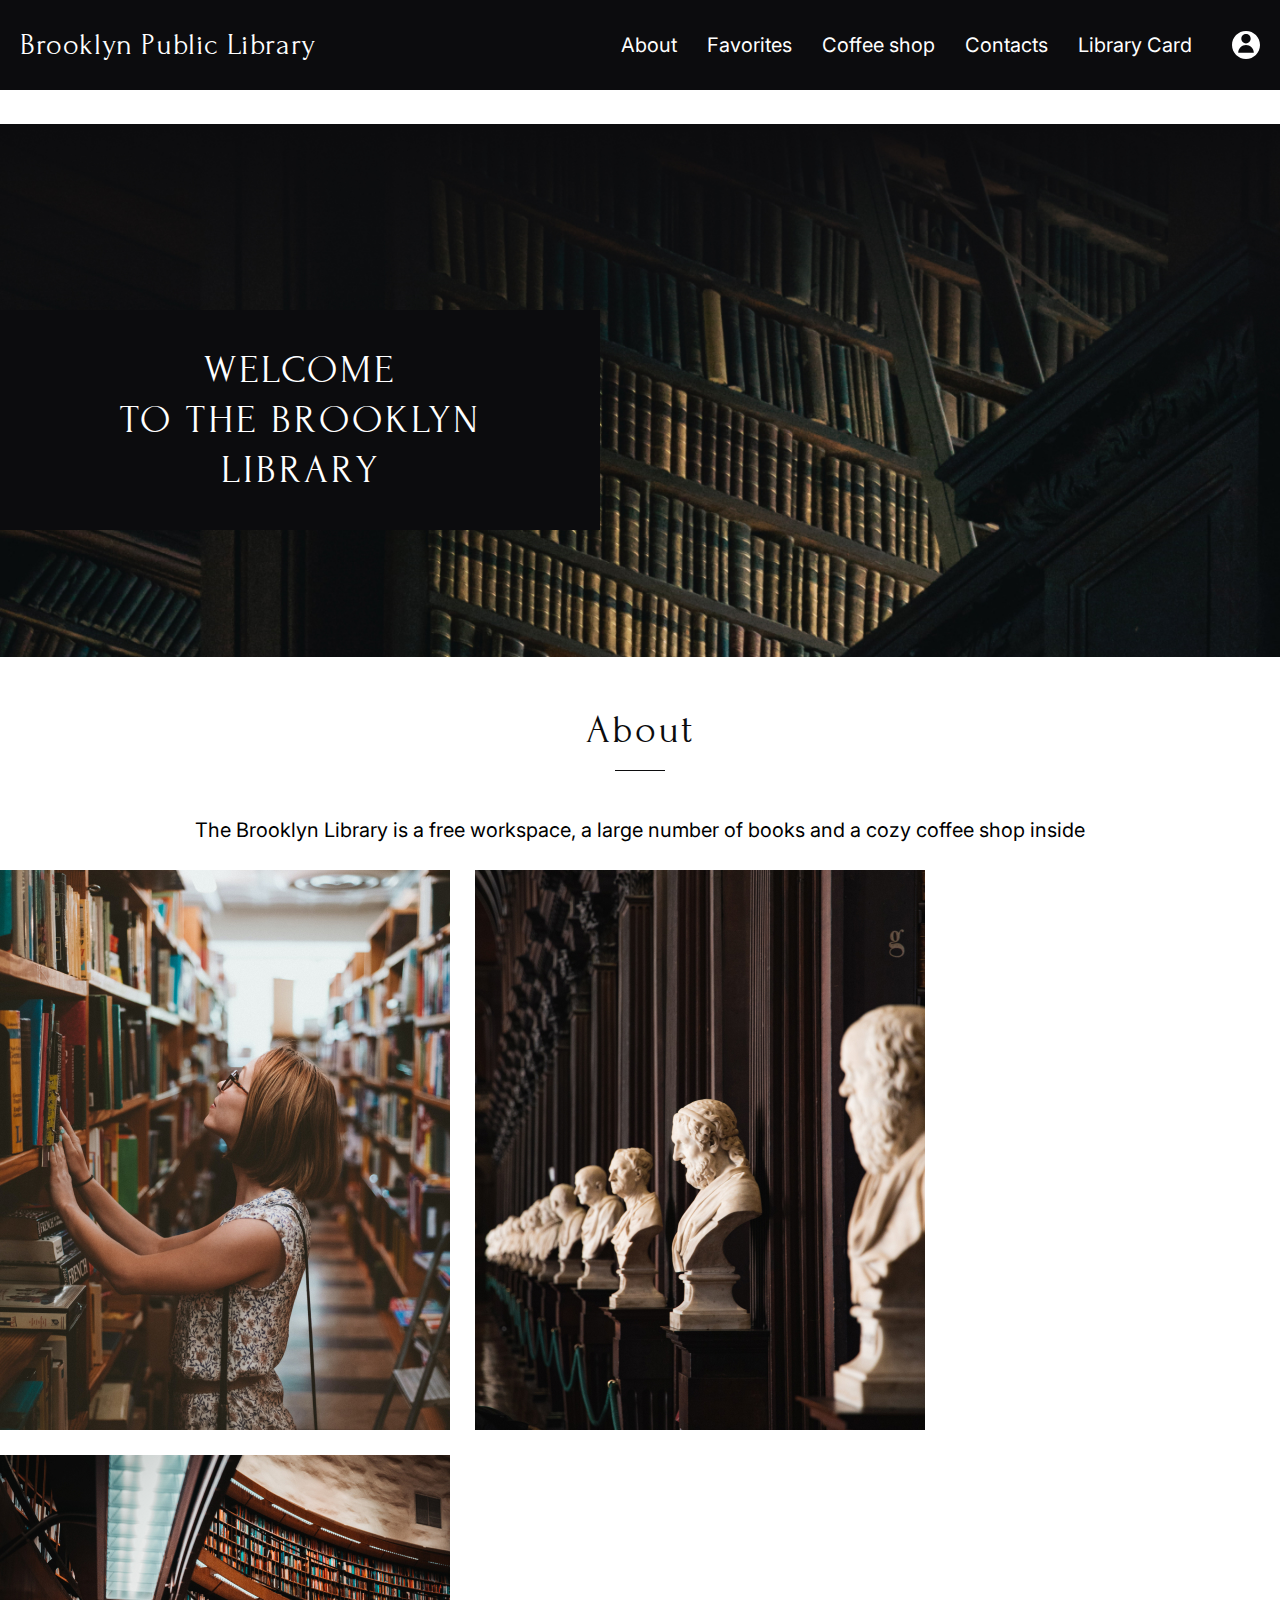
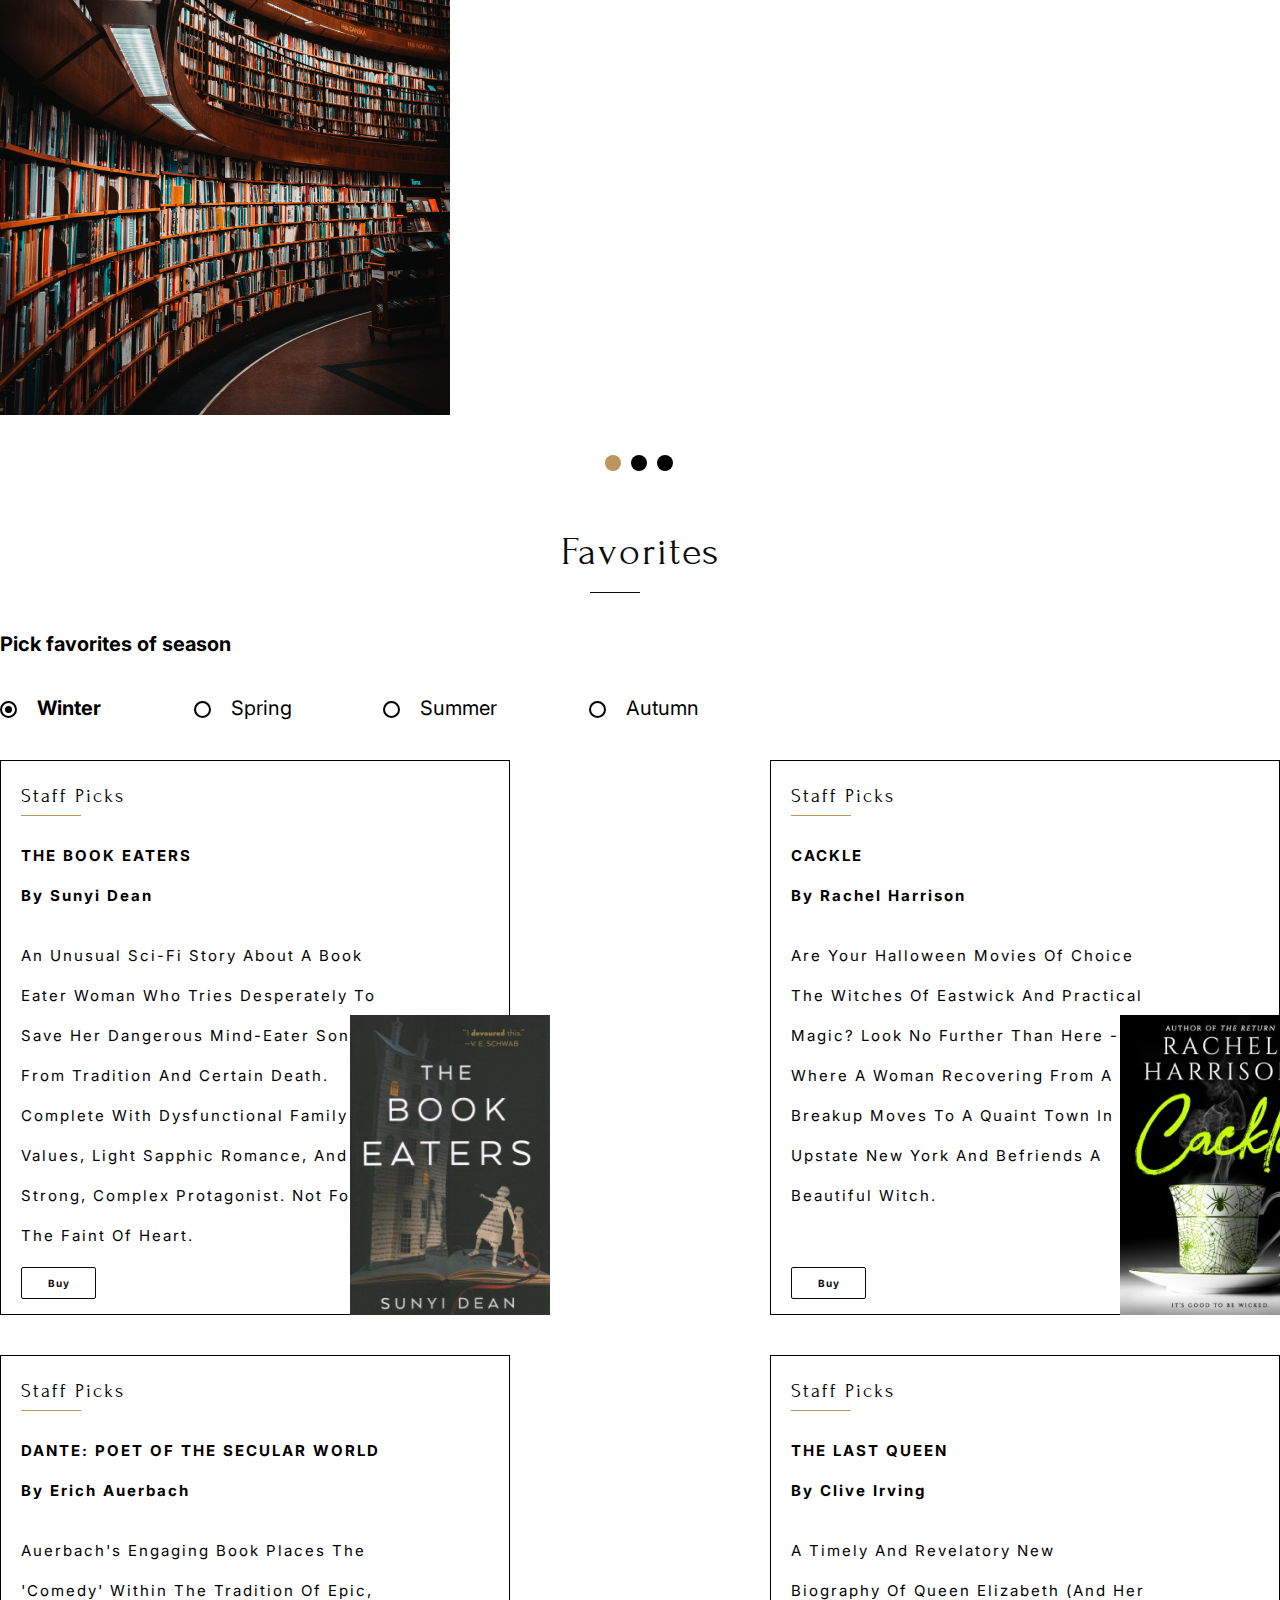
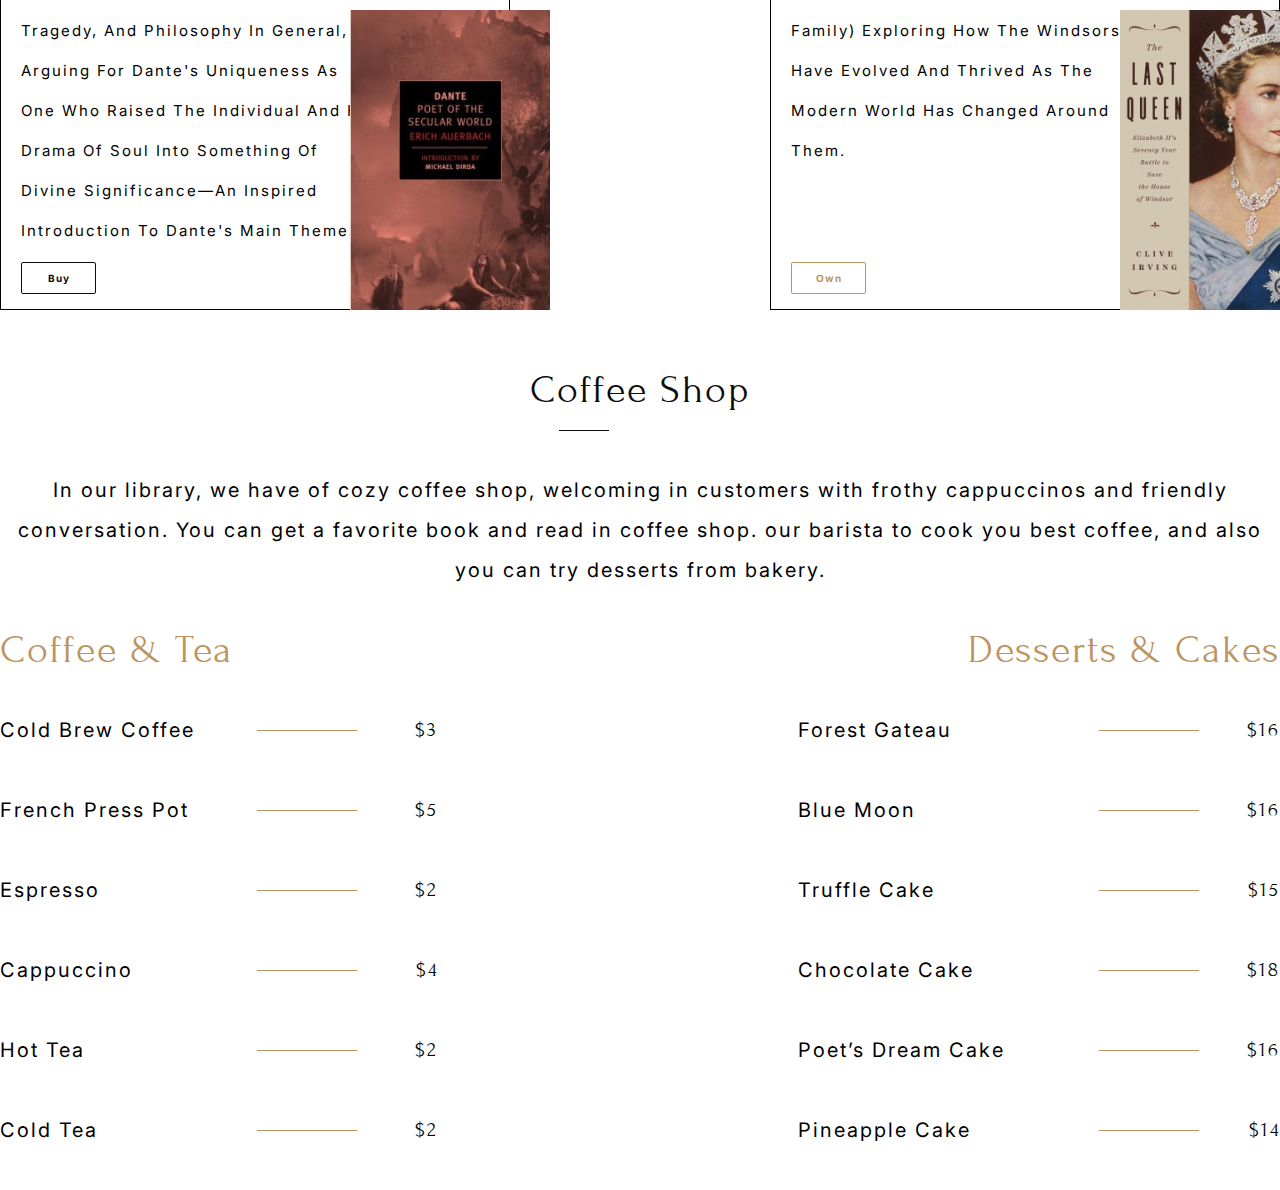
==== library/index.html @ f2355db3 "feat: add section four coffee" ====
<!DOCTYPE html>
<html lang="en">

<head>
  <meta charset="UTF-8">
  <meta name="viewport" content="width=device-width, initial-scale=1.0">
  <link rel="stylesheet" href="./styles/styles.css">
  <title>Brooklyn Public Library</title>
</head>

<body>
  <header class="header">
    <div class="wrapper header__wrapper">
      <h1 class="header__title">Brooklyn Public Library</h1>
      <nav class="header__nav">
        <ul class="header__list">
          <li class="header__item">
            <a href="#" class="header__link">About</a>
          </li>
          <li class="header__item">
            <a href="#" class="header__link">Favorites</a>
          </li>
          <li class="header__item">
            <a href="#" class="header__link">Coffee shop</a>
          </li>
          <li class="header__item">
            <a href="#" class="header__link">Contacts</a>
          </li>
          <li class="header__item">
            <a href="#" class="header__link">Library Card</a>
          </li>
        </ul>
      </nav>
      <div class="header__profile">
        <svg width="28" height="28">
          <use xlink:href="./assets/icons/icon_profile.svg#profile">
          </use>
        </svg>
      </div>
    </div>
  </header>

  <main class="main">
    <section class="welcome">
      <div class="title-wrapper">
        <h2 class="welcome__title">Welcome<br> to the Brooklyn Library</h2>
      </div>
    </section>

    <section class="about">
      <div class="wrapper about__wrapper">
        <h2 class="section-title about__title">About</h2>
        <p class="section-text">The Brooklyn Library is a free workspace, a large number of books and a cozy coffee shop
          inside</p>
        <ul class="carousel">
          <li class="carousel__img-holder">
            <img class="carousel-img" src="./assets/img/about1.jpg" alt="A girl is looking for a book.">
          </li>
          <li class="carousel__img-holder">
            <img class="carousel-img" src="./assets/img/about2.jpg" alt="A girl is looking for a book.">
          </li>
          <li class="carousel__img-holder">
            <img class="carousel-img" src="./assets/img/about3.jpg" alt="A girl is looking for a book.">
          </li>
        </ul>
        <ul class="pagination">
          <li class="pagination__item ">
            <div class="pagination__dot pagination__dot--active"></div>
          </li>
          <li class="pagination__item">
            <div class="pagination__dot"></div>
          </li>
          <li class="pagination__item">
            <div class="pagination__dot"></div>
          </li>
        </ul>
      </div>
    </section>

    <section class="favorites">
      <div class="wrapper favorites__wrapper">
        <h2 class="section-title about__title">Favorites</h2>
        <p class="section-text favorites__text">Pick favorites of season</p>
        <ul class="input-list">
          <li class="input-item input-item--winter">
            <label class="control">
              <input class="visually-hidden control-input" type="radio" name="books-group" value="winter" checked>
              <span class="control-mark"></span>
              <span class="control-label control-label--current">Winter</span>
            </label>
          </li>
          <li class="input-item input-item--spring">
            <label class="control">
              <input class="visually-hidden control-input" type="radio" name="books-group" value="spring">
              <span class="control-mark"></span>
              <span class="control-label">Spring</span>
            </label>
          </li>
          <li class="input-item input-item--summer">
            <label class="control">
              <input class="visually-hidden control-input" type="radio" name="books-group" value="summer">
              <span class="control-mark"></span>
              <span class="control-label">Summer</span>
            </label>
          </li>
          <li class="input-item input-item--autumn">
            <label class="control">
              <input class="visually-hidden control-input" type="radio" name="books-group" value="autumn">
              <span class="control-mark"></span>
              <span class="control-label">Autumn</span>
            </label>
          </li>
        </ul>

        <ul class="favorites-list favorites-list--winter">
          <li class="favorites-item">
            <span class="favorites-item__staff">Staff Picks</span>
            <h3 class="favorites-item__title"><span class="favorites-item__author">The Book Eaters</span><br>By Sunyi
              Dean</h3>
            <p class="favorites-item__description">An unusual sci-fi story about a book eater woman who tries
              desperately to save her dangerous mind-eater son from tradition and certain death. Complete with
              dysfunctional family values, light Sapphic romance, and a strong, complex protagonist. Not for the faint
              of heart.</p>
            <button class="favorites-item__btn" type="button">Buy</button>
            <div class="favorites-item__book-holder">
              <img src="./assets/img/favourites1.jpg" alt="The book Eaters." class="favorites-item__book-img">
            </div>
          </li>
          <li class="favorites-item">
            <span class="favorites-item__staff">Staff Picks</span>
            <h3 class="favorites-item__title"><span class="favorites-item__author">Cackle</span><br>By Rachel Harrison
            </h3>
            <p class="favorites-item__description">Are your Halloween movies of choice The Witches of Eastwick and
              Practical Magic? Look no further than here - where a
              woman recovering from a breakup moves to a quaint town in upstate New York and befriends a beautiful
              witch.</p>
            <button class="favorites-item__btn" type="button">Buy</button>
            <div class="favorites-item__book-holder">
              <img src="./assets/img/favourites2.jpg" alt="Cackle book picture." class="favorites-item__book-img">
            </div>
          </li>
          <li class="favorites-item">
            <span class="favorites-item__staff">Staff Picks</span>
            <h3 class="favorites-item__title"><span class="favorites-item__author">Dante: Poet of the Secular
                World</span><br>By Erich Auerbach</h3>
            <p class="favorites-item__description">Auerbach's engaging book places the 'Comedy' within the tradition of
              epic, tragedy, and philosophy in general, arguing for Dante's uniqueness as one who raised the individual
              and his drama of soul into something of divine significance—an inspired introduction to Dante's main
              themes.</p>
            <button class="favorites-item__btn" type="button">Buy</button>
            <div class="favorites-item__book-holder">
              <img src="./assets/img/favourites3.jpg" alt="Dante book picture." class="favorites-item__book-img">
            </div>
          </li>
          <li class="favorites-item">
            <span class="favorites-item__staff">Staff Picks</span>
            <h3 class="favorites-item__title"><span class="favorites-item__author">The Last Queen</span><br>By Clive
              Irving</h3>
            <p class="favorites-item__description">A timely and revelatory new biography of Queen Elizabeth (and her
              family) exploring how the Windsors have evolved and thrived as the modern world has changed around them.
            </p>
            <button class="favorites-item__btn favorites-item__btn--disabled" type="button" disabled>Own</button>
            <div class="favorites-item__book-holder">
              <img src="./assets/img/favourites4.jpg" alt="The last queen book picture."
                class="favorites-item__book-img">
            </div>
          </li>
        </ul>

        <ul class="favorites-list favorites-list--spring">
          <li class="favorites-item">
            <span class="favorites-item__staff">Staff Picks</span>
            <h3 class="favorites-item__title"><span class="favorites-item__author">The Body</span><br>By Stephen King
            </h3>
            <p class="favorites-item__description">Powerful novel that takes you back to a nostalgic time, exploring
              both the beauty and danger and loss of innocence that
              is youth.</p>
            <button class="favorites-item__btn" type="button">Buy</button>
            <div class="favorites-item__book-holder">
              <img src="./assets/img/favourites5.jpg" alt="The body book picture." class="favorites-item__book-img">
            </div>
          </li>
          <li class="favorites-item">
            <span class="favorites-item__staff">Staff Picks</span>
            <h3 class="favorites-item__title"><span class="favorites-item__author">Carry: A Memoir of Survival on Stolen
                Land</span><br>By Toni Jenson</h3>
            <p class="favorites-item__description">This memoir about the author's relationship with gun violence feels
              both expansive and intimate, resulting in a lyrical indictment of the way things are.</p>
            <button class="favorites-item__btn" type="button">Buy</button>
            <div class="favorites-item__book-holder">
              <img src="./assets/img/favourites6.jpg" alt="Carry book picture." class="favorites-item__book-img">
            </div>
          </li>
          <li class="favorites-item">
            <span class="favorites-item__staff">Staff Picks</span>
            <h3 class="favorites-item__title"><span class="favorites-item__author">Days of Distraction</span><br>By
              Alexandra Chang</h3>
            <p class="favorites-item__description">A sardonic view of Silicon Valley culture, a meditation on race, and
              a journal of displacement and belonging, all in one form-defying package of spare prose.</p>
            <button class="favorites-item__btn" type="button">Buy</button>
            <div class="favorites-item__book-holder">
              <img src="./assets/img/favourites7.jpg" alt="Days of distraction book picture."
                class="favorites-item__book-img">
            </div>
          </li>
          <li class="favorites-item">
            <span class="favorites-item__staff">Staff Picks</span>
            <h3 class="favorites-item__title"><span class="favorites-item__author">Dominicana</span><br>By Angie Cruz
            </h3>
            <p class="favorites-item__description">A timely and revelatory new biography of Queen Elizabeth (and her
              family)
              exploring how the Windsors have evolved and thrived as the modern world has changed around them.</p>
            <button class="favorites-item__btn favorites-item__btn--disabled" type="button" disabled>Own</button>
            <div class="favorites-item__book-holder">
              <img src="./assets/img/favourites8.jpg" alt="Dominicana book picture." class="favorites-item__book-img">
            </div>
          </li>
        </ul>

        <ul class="favorites-list favorites-list--summer">
          <li class="favorites-item">
            <span class="favorites-item__staff">Staff Picks</span>
            <h3 class="favorites-item__title"><span class="favorites-item__author">Crude: A Memoir</span><br>By Pablo
              Fajardo & ​​Sophie Tardy-Joubert</h3>
            <p class="favorites-item__description">Drawing and color by Damien Roudeau | This book illustrates the
              struggles of a group of indigenous Ecuadoreans as they try to sue the ChevronTexaco company for damage
              their oil fields did to the Amazon and her people</p>
            <button class="favorites-item__btn" type="button">Buy</button>
            <div class="favorites-item__book-holder">
              <img src="./assets/img/favourites9.jpg" alt="Crude book picture." class="favorites-item__book-img">
            </div>
          </li>
          <li class="favorites-item">
            <span class="favorites-item__staff">Staff Picks</span>
            <h3 class="favorites-item__title"><span class="favorites-item__author">Let My People Go Surfing</span><br>By
              Yvon Chouinard</h3>
            <p class="favorites-item__description">Chouinard—climber, businessman, environmentalist—shares tales of
              courage and persistence from his experience of founding and leading Patagonia, Inc. Full title: Let My
              People Go Surfing: The Education of a Reluctant Businessman, Including 10 More Years of Business Unusual.
            </p>
            <button class="favorites-item__btn" type="button">Buy</button>
            <div class="favorites-item__book-holder">
              <img src="./assets/img/favourites10.jpg" alt="Let my people go surf book picture."
                class="favorites-item__book-img">
            </div>
          </li>
          <li class="favorites-item">
            <span class="favorites-item__staff">Staff Picks</span>
            <h3 class="favorites-item__title"><span class="favorites-item__author">The Octopus Museum:
                Poems</span><br>By Brenda Shaughnessy</h3>
            <p class="favorites-item__description">This collection of bold and scathingly beautiful feminist poems
              imagines what comes after our current age of environmental destruction, racism, sexism, and divisive
              politics.</p>
            <button class="favorites-item__btn" type="button">Buy</button>
            <div class="favorites-item__book-holder">
              <img src="./assets/img/favourites11.jpg" alt="The octopus museum book picture."
                class="favorites-item__book-img">
            </div>
          </li>
          <li class="favorites-item">
            <span class="favorites-item__staff">Staff Picks</span>
            <h3 class="favorites-item__title"><span class="favorites-item__author">Shark Dialogues: A Novel</span><br>By
              Kiana Davenport</h3>
            <p class="favorites-item__description">An epic saga of seven generations of one family encompasses the
              tumultuous history of Hawaii as a Hawaiian woman gathers her four granddaughters together in an erotic
              tale of villains and dreamers, queens and revolutionaries, lepers and healers.</p>
            <button class="favorites-item__btn favorites-item__btn--disabled" type="button" disabled>Own</button>
            <div class="favorites-item__book-holder">
              <img src="./assets/img/favourites12.jpg" alt="Shark dialogues book picture"
                class="favorites-item__book-img">
            </div>
          </li>
        </ul>

        <ul class="favorites-list favorites-list--autumn">
          <li class="favorites-item">
            <span class="favorites-item__staff">Staff Picks</span>
            <h3 class="favorites-item__title"><span class="favorites-item__author">Casual Conversation</span><br>By
              Renia White</h3>
            <p class="favorites-item__description">White's impressive debut collection takes readers through and beyond
              the concepts of conversation and the casual - both what we say to each other and what we don't, examining
              the possibilities around how we construct and communicate identity.</p>
            <button class="favorites-item__btn" type="button">Buy</button>
            <div class="favorites-item__book-holder">
              <img src="./assets/img/favourites13.jpg" alt="Casual conversation book picture."
                class="favorites-item__book-img">
            </div>
          </li>
          <li class="favorites-item">
            <span class="favorites-item__staff">Staff Picks</span>
            <h3 class="favorites-item__title"><span class="favorites-item__author">The Great Fire</span><br>By Lou
              Ureneck</h3>
            <p class="favorites-item__description">The harrowing story of an ordinary American and a principled Naval
              officer who, horrified by the burning of Smyrna, led an extraordinary rescue effort that saved a quarter
              of a million refugees from the Armenian Genocide</p>
            <button class="favorites-item__btn" type="button">Buy</button>
            <div class="favorites-item__book-holder">
              <img src="./assets/img/favourites14.jpg" alt="The great fire book picture."
                class="favorites-item__book-img">
            </div>
          </li>
          <li class="favorites-item">
            <span class="favorites-item__staff">Staff Picks</span>
            <h3 class="favorites-item__title"><span class="favorites-item__author">Rickey: The Life and
                Legend</span><br>By Howard Bryant</h3>
            <p class="favorites-item__description">With the fall rolling around, one can't help but think of baseball's
              postseason coming up! And what better way to prepare for it than reading the biography of one of the
              game's all-time greatest performers, the Man of Steal, Rickey Henderson?</p>
            <button class="favorites-item__btn" type="button">Buy</button>
            <div class="favorites-item__book-holder">
              <img src="./assets/img/favourites15.jpg" alt="Rickey book picture." class="favorites-item__book-img">
            </div>
          </li>
          <li class="favorites-item">
            <span class="favorites-item__staff">Staff Picks</span>
            <h3 class="favorites-item__title"><span class="favorites-item__author">Slug: And Other Stories</span><br>By
              Megan Milks</h3>
            <p class="favorites-item__description">Exes Tegan and Sara find themselves chained together by hairballs of
              codependency. A father and child experience the shared trauma of giving birth to gods from their wounds.
            </p>
            <button class="favorites-item__btn favorites-item__btn--disabled" type="button" disabled>Own</button>
            <div class="favorites-item__book-holder">
              <img src="./assets/img/favourites16.jpg" alt="Slug book picture." class="favorites-item__book-img">
            </div>
          </li>
        </ul>
      </div>
    </section>

    <section class="coffee">
      <div class="wrapper coffee__wrapper">
        <h2 class="section-title coffee__title">Coffee shop</h2>
        <p class="section-text coffee__text">In our library, we have of cozy coffee shop, welcoming in customers with
          frothy cappuccinos and friendly conversation. You can get a favorite book and read in coffee shop. our barista
          to cook you best coffee, and also you can try desserts from bakery.</p>
        <div class="coffee__container">
          <ul class="coffee__prices-left">
            <h3 class="coffee__prices-title">Coffee & Tea</h3>
            <li class="coffee__prices-item">
              <span class="coffee__prices-name">Cold Brew Coffee</span>
              <span class="coffee__prices-price">$3</span>
            </li>
            <li class="coffee__prices-item">
              <span class="coffee__prices-name">French Press Pot</span>
              <span class="coffee__prices-price">$5</span>
            </li>
            <li class="coffee__prices-item">
              <span class="coffee__prices-name">Espresso</span>
              <span class="coffee__prices-price">$2</span>
            </li>
            <li class="coffee__prices-item">
              <span class="coffee__prices-name">Cappuccino</span>
              <span class="coffee__prices-price">$4</span>
            </li>
            <li class="coffee__prices-item">
              <span class="coffee__prices-name">Hot tea</span>
              <span class="coffee__prices-price">$2</span>
            </li>
            <li class="coffee__prices-item">
              <span class="coffee__prices-name">Cold tea</span>
              <span class="coffee__prices-price">$2</span>
            </li>
          </ul>

          <ul class="coffee__prices-right">
            <h3 class="coffee__prices-title">Desserts & Cakes</h3>
            <li class="coffee__prices-item">
              <span class="coffee__prices-name">Forest Gateau</span>
              <span class="coffee__prices-price">$16</span>
            </li>
            <li class="coffee__prices-item">
              <span class="coffee__prices-name">Blue Moon</span>
              <span class="coffee__prices-price">$16</span>
            </li>
            <li class="coffee__prices-item">
              <span class="coffee__prices-name">Truffle Cake</span>
              <span class="coffee__prices-price">$15</span>
            </li>
            <li class="coffee__prices-item">
              <span class="coffee__prices-name">Chocolate Cake</span>
              <span class="coffee__prices-price">$18</span>
            </li>
            <li class="coffee__prices-item">
              <span class="coffee__prices-name">Poet’s Dream Cake</span>
              <span class="coffee__prices-price">$16</span>
            </li>
            <li class="coffee__prices-item">
              <span class="coffee__prices-name">Pineapple Cake</span>
              <span class="coffee__prices-price">$14</span>
            </li>
          </ul>
        </div>
      </div>
    </section>

  </main>
  <script src="./scripts/index.js">

  </script>
</body>

</html>
---- library/styles/styles.css ----
@import url("./reset.css");

@import url(https://fonts.googleapis.com/css2?family=Forum&display=swap);

@import url(https://fonts.googleapis.com/css2?family=Inter:wght@100;200;300;400;500;600;800;900&display=swap);


* {
  box-sizing: border-box;
}



body {
  width: 100%;
  max-width: 1440px;
  margin: 0 auto;
  font-family: "Forum", serif;
}

.header {
  background-color: #0C0C0E;
  color: #FFFFFF;
  padding: 20px;
}

.wrapper {
  width: 100%;
  max-width: 1400px;
  margin: 0 auto;
  display: flex;
  flex-direction: column;
  align-items: center;
  padding: 20px 0 40px;
}

.header__wrapper {
  justify-content: space-between;
  padding: 0;
  flex-direction: row;
}

.header__title {
  color: #FFF;
  font-family: "Forum", serif;
  font-size: 30px;
  font-style: normal;
  font-weight: 400;
  line-height: 50px;
  letter-spacing: 0.6px;
}
.header__nav {
  margin-left: auto;
}
.header__list {
  font-family: "Inter", sans-serif;
  font-size: 20px;
  font-style: normal;
  font-weight: 400;
  line-height: 50px;
  display: flex;
  gap: 30px;
}
.header__item {
}
.header__link {
  display: block;
}
.header__profile {
  display: flex;
  justify-content: center;
  align-items: center;
  margin-left: 40px;
}

.main {
  display: flex;
  flex-direction: column;
}
.welcome {
  width: 100%;
  height: 600px;
  background-image: url("../assets/img/welcome.jpg");
  background-position: center;
  background-repeat: no-repeat;
  background-size: contain;
}
.title-wrapper {
  margin-top: 220px;
  width: 100%;
  max-width: 600px;
  height: 220px;
  background-color: #0C0C0E;
  padding: 35px 40px;

}

.welcome__title {
  color: #FFF;
  text-align: center;
  font-size: 40px;
  font-style: normal;
  font-weight: 400;
  line-height: 50px;
  letter-spacing: 3px;
  text-transform: uppercase;
}

.about {
}
.wrapper {
}
.about__wrapper {

}

.section-title {
  position: relative;
  padding-bottom: 20px;
  color: #0C0C0E;
  font-size: 40px;
  font-style: normal;
  font-weight: 400;
  line-height: 40px;
  letter-spacing: 2px;
  text-transform: capitalize;
}

.section-title::after {
  content: "";
  position: absolute;
  width: 50px;
  height: 1px;
  background-color: #0C0C0E;
  bottom: -1px;
  left: 29px;

}

.about__title {
  margin-bottom: 40px;
}

.section-text {
  color: #000;
  text-align: center;
  font-family: "Inter", sans-serif;
  font-size: 20px;
  font-style: normal;
  font-weight: 400;
  line-height: 40px;
  margin-bottom: 20px;
}

.carousel {
  width: 100%;
  display: flex;
  flex-wrap: wrap;
  gap: 25px;
  margin-bottom: 35px;
}
.carousel__img-holder {
  max-width: 450px;
  max-height: 560px;
}
.carousel-img {
  width: 100%;
  height: 100%;
}

.pagination {
  width: 80px;
  height: 26px;
  display: flex;
}

.pagination__item {
  width: 26px;
  height: 26px;
  cursor: pointer; 
  display: flex;
  justify-content: center;
  align-items: center;
}

.pagination__item:hover:not(:first-child) {
  background-color: #a6a4a4;
  border-radius: 5px;
}

.pagination__dot {
  width: 16px;
  height: 16px;
  background-color: #000;
  border-radius: 50%;
}

.pagination__dot--active {
  background-color: #BB945F;
}

.favorites {
}

.favorites__wrapper {
  padding-top: 16px;
}

.about__title {
}

.favorites__text {
  align-self: flex-start;
  font-weight: 700;
  line-height: normal;
  margin-bottom: 30px;
}

.visually-hidden {
  position: absolute;
  width: 1px;
  height: 1px;
  margin: -1px;
  padding: 0;
  border: 0;
  clip: rect(0 0 0 0);
  overflow: hidden;
}

.input-list {
  align-self: flex-start;
  width: 100%;
  max-width: 800px;
  display: flex;
  align-items: center;
  gap: 90px;
  margin-bottom: 30px;
}

.input-item {
}

.input-item--winter {
  width: 100%;
  max-width: 104px;
}

.input-item--spring {
  width: 100%;
  max-width: 99px;
}

.input-item--summer {
  width: 100%;
  max-width: 116px;
}

.input-item--autumn {
  width: 100%;
  max-width: 111px;
}

.control {
  position: relative;
  display: block;
  padding: 10px 0;
  padding-left: 37px;
  cursor: pointer;
}

.control-mark {
  position: absolute;
  top: 15px;
  left: 0;
  width: 17px;
  height: 17px;
  border-radius: 50%;
  border: 2px solid #000;
}

.control-input[type="radio"]:checked + .control-mark::before {
  position: absolute;
  top: 3px;
  left: 3px;
  width: 7px;
  height: 7px;
  background-color: #000;
  border-radius: 50%;
  content: "";
}

.control-label {
  color: #000;
  font-family: "Inter", sans-serif;
  font-size: 20px;
  font-style: normal;
  font-weight: 400;
  line-height: normal;
}

.control-input[type="radio"]:checked ~ .control-label {
  font-weight: 700;
}

.favorites-list {
  align-self: flex-start;
  width: 100%;
  max-width: 1360px;
  height: 1150px;
  display: grid;
  grid-template-columns: repeat(2, 1fr);
  grid-template-rows: repeat(2, 1fr);
  grid-column-gap: 260px;
  grid-row-gap: 40px;
}

.favorites-list--spring,.favorites-list--summer,.favorites-list--autumn {
  display: none;
}

.favorites-item {
  position: relative;
  width: 100%;
  max-width: 550px;
  height: 100%;
  max-height: 555px;
  padding: 15px 20px;
  display: flex;
  flex-direction: column;
  border: 1px solid #000;
  background: #FFF;
}

.favorites-item__staff {
  position: relative;
  color: #000;
  font-size: 20px;
  font-style: normal;
  font-weight: 400;
  line-height: 40px;
  letter-spacing: 2px;
  text-transform: capitalize;
  margin-bottom: 20px;
}

.favorites-item__staff::after {
  content: "";
  position: absolute;
  bottom: 0;
  left: 0;
  background-color: #BB945F;
  width: 60px;
  height: 1px;

}

.favorites-item__title {
  color: #000;
  font-family: "Inter", sans-serif;
  font-size: 15px;
  font-style: normal;
  font-weight: 700;
  line-height: 40px;
  letter-spacing: 2px;
  margin-bottom: 20px;
}

.favorites-item__author {
  text-transform: uppercase;
}

.favorites-item__description {
  width: 100%;
  max-width: 355px;
  color: #000;
  font-family: "Inter", sans-serif;
  font-size: 15px;
  font-style: normal;
  font-weight: 400;
  line-height: 40px;
  letter-spacing: 2px;
  text-transform: capitalize;
}

.favorites-item__btn {
  padding: 9px 5px;
  width: 75px;
  color: #0C0C0E;
  text-align: center;
  font-family: "Inter", sans-serif;
  font-size: 10px;
  font-style: normal;
  font-weight: 700;
  line-height: normal;
  letter-spacing: 1px;
  background-color: #FFF;
  border-radius: 2px;
  border: 1px solid #0C0C0E;
  max-width: 75px;
  margin-top: auto;
}

.favorites-item__btn--disabled {
  color: #BB945F;
  border: 1px solid #BB945F
}

.favorites-item__btn:not(:disabled) {
  cursor: pointer;
}

.favorites-item__btn:hover:not(:disabled) {
  border-radius: 2px;
  border: 1px solid #BB945F;
  background: #BB945F;
  transition: .8s;
}


.favorites-item__book-holder {
  position: absolute;
  bottom: -1px;
  right: -41px;
}

.favorites-item__book-img {
  display: block;
}

.coffee {
}

.coffee__wrapper {
}

.coffee__title {
  margin-bottom: 40px;
}

.coffee__text {
  color: #000;
  text-align: center;
  font-family: Inter;
  font-size: 20px;
  font-style: normal;
  font-weight: 400;
  line-height: 40px;
  letter-spacing: 2px;
  margin-bottom: 40px;

}
.coffee__container {
  display: flex;
  width: 100%;
  justify-content: space-between;
}
.coffee__prices-list {
  
}
.coffee__prices-title {
  color: #BB945F;
  font-family: Forum;
  font-size: 40px;
  font-style: normal;
  font-weight: 400;
  line-height: 40px;
  letter-spacing: 2px;
  text-transform: capitalize;
}
.coffee__prices-item {
  position: relative;
  color: #000;
  font-family: "Inter", sans-serif;
  font-size: 20px;
  font-style: normal;
  font-weight: 400;
  line-height: 40px;
  letter-spacing: 2px;
  text-transform: capitalize;
  display: flex;
  justify-content: space-between;
}


.coffee__prices-name {
}

.coffee__prices-price {
  position: relative;
  color: #000;
  font-family: Forum;
  font-size: 20px;
  font-style: normal;
  font-weight: 400;
  line-height: 40px;
  letter-spacing: 2px;
  text-transform: capitalize;
}

.coffee__prices-price::before {
  content: "";
  position: absolute;
  top: 20px;
  right: 81px;
  width: 100px;
  height: 1px;
  background-color: #BB945F;
}

.coffee__prices-left {
  width: 100%;
  max-width: 438px;
  display: flex;
  flex-direction: column;
  gap: 40px;
}

.coffee__prices-right {
  text-align: right;
  width: 100%;
  max-width: 482px;
  display: flex;
  flex-direction: column;
  gap: 40px;
}
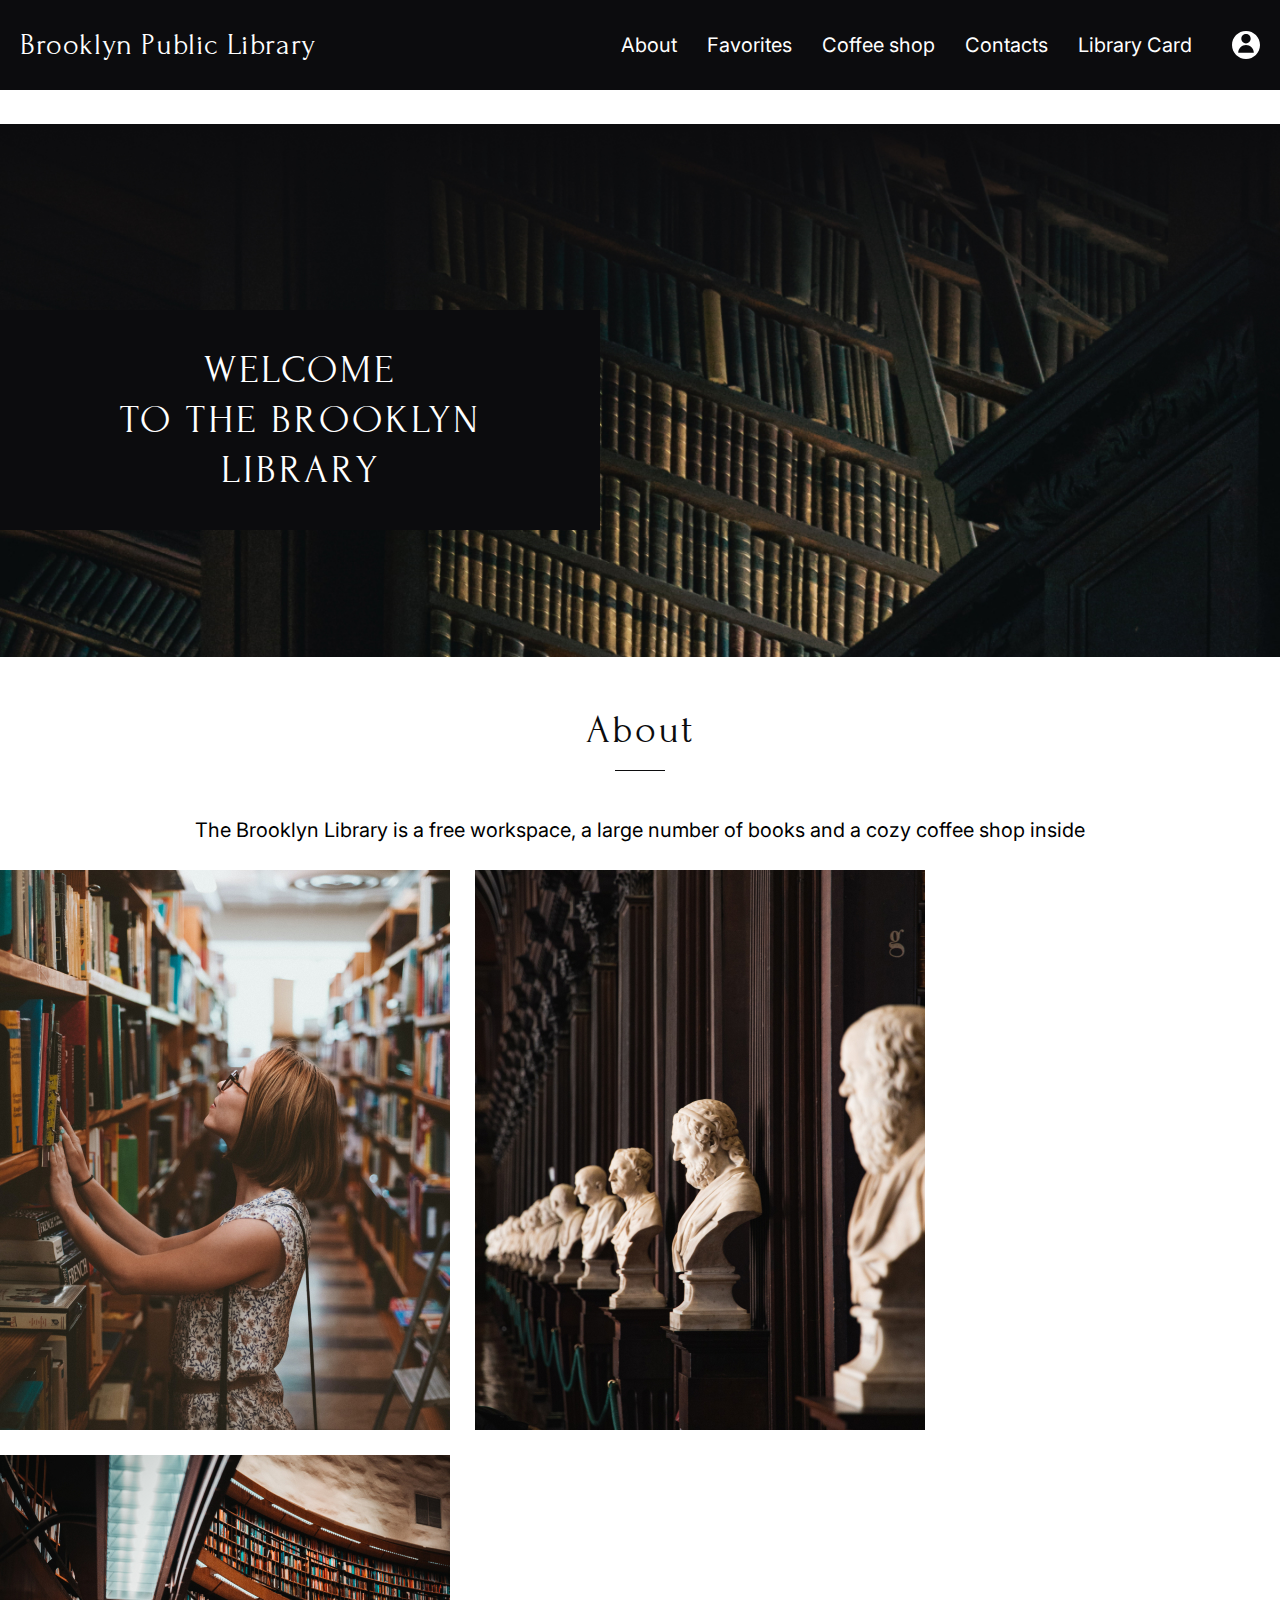
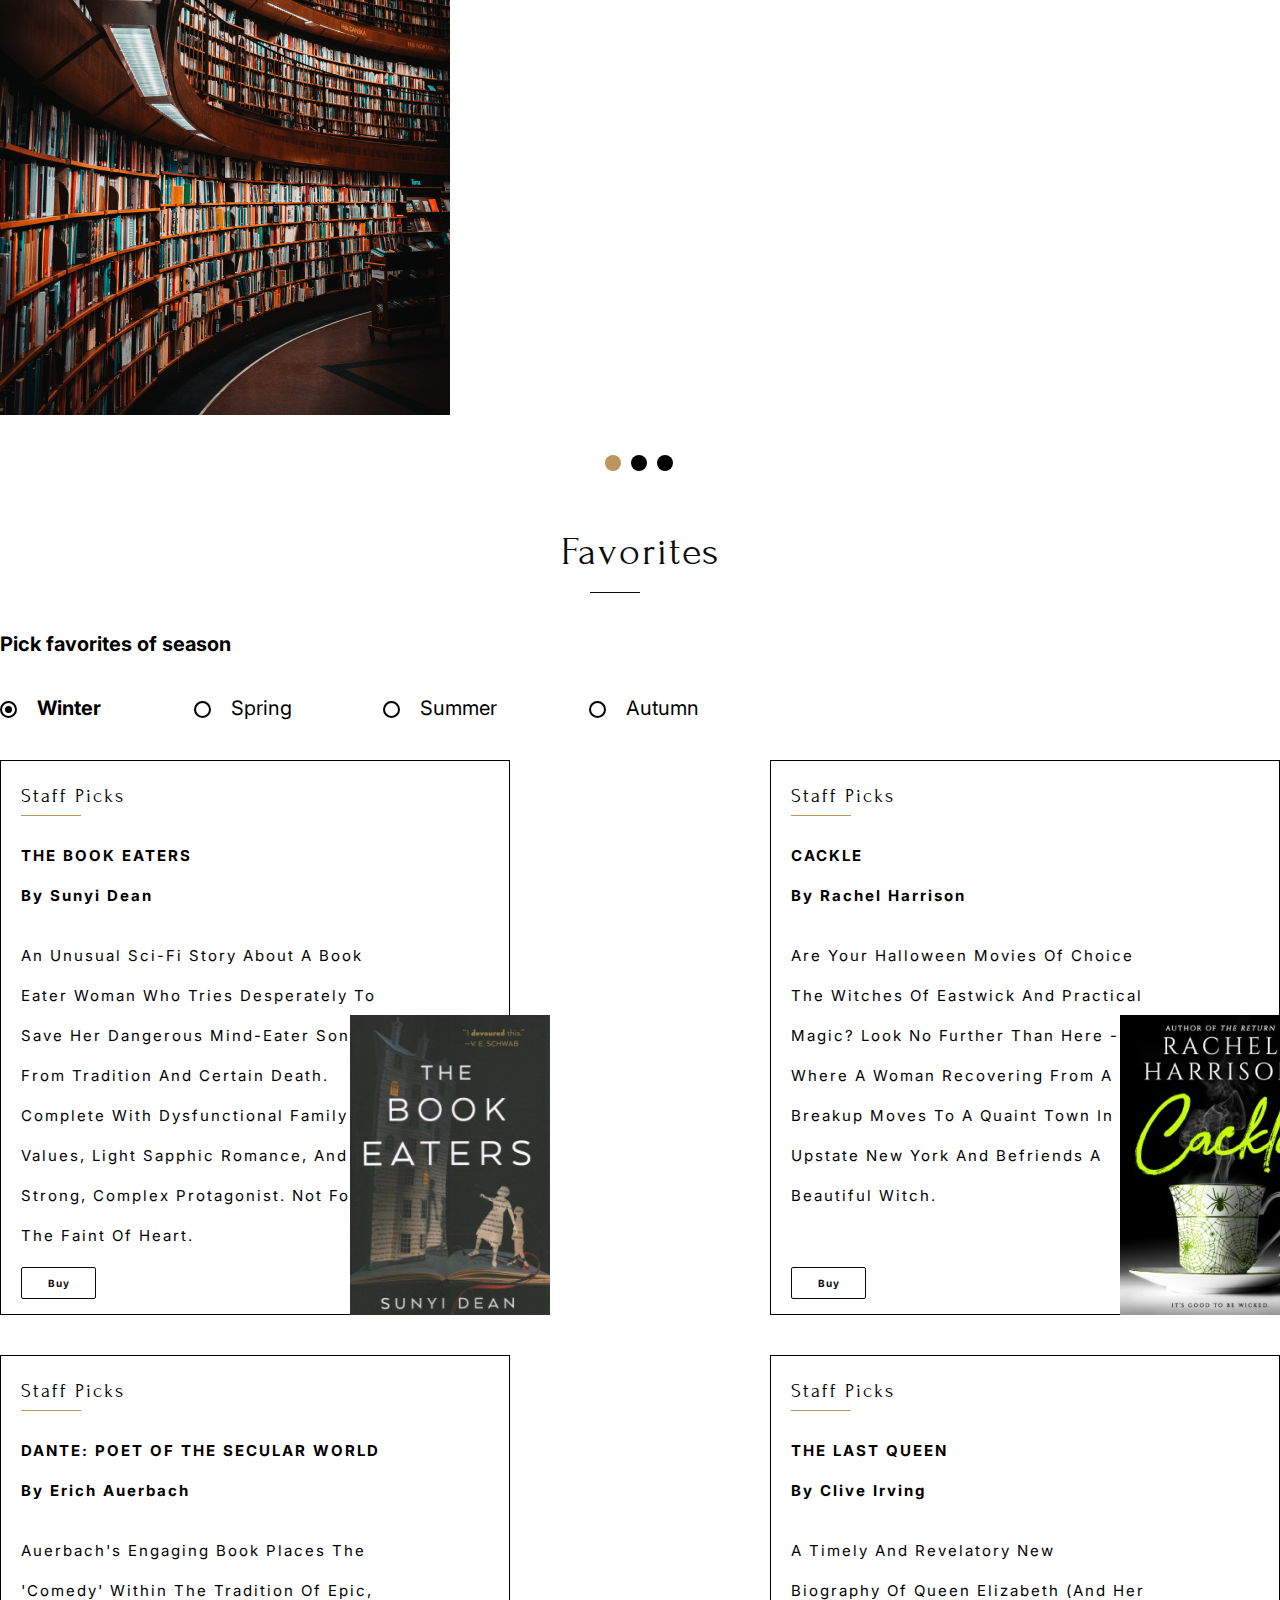
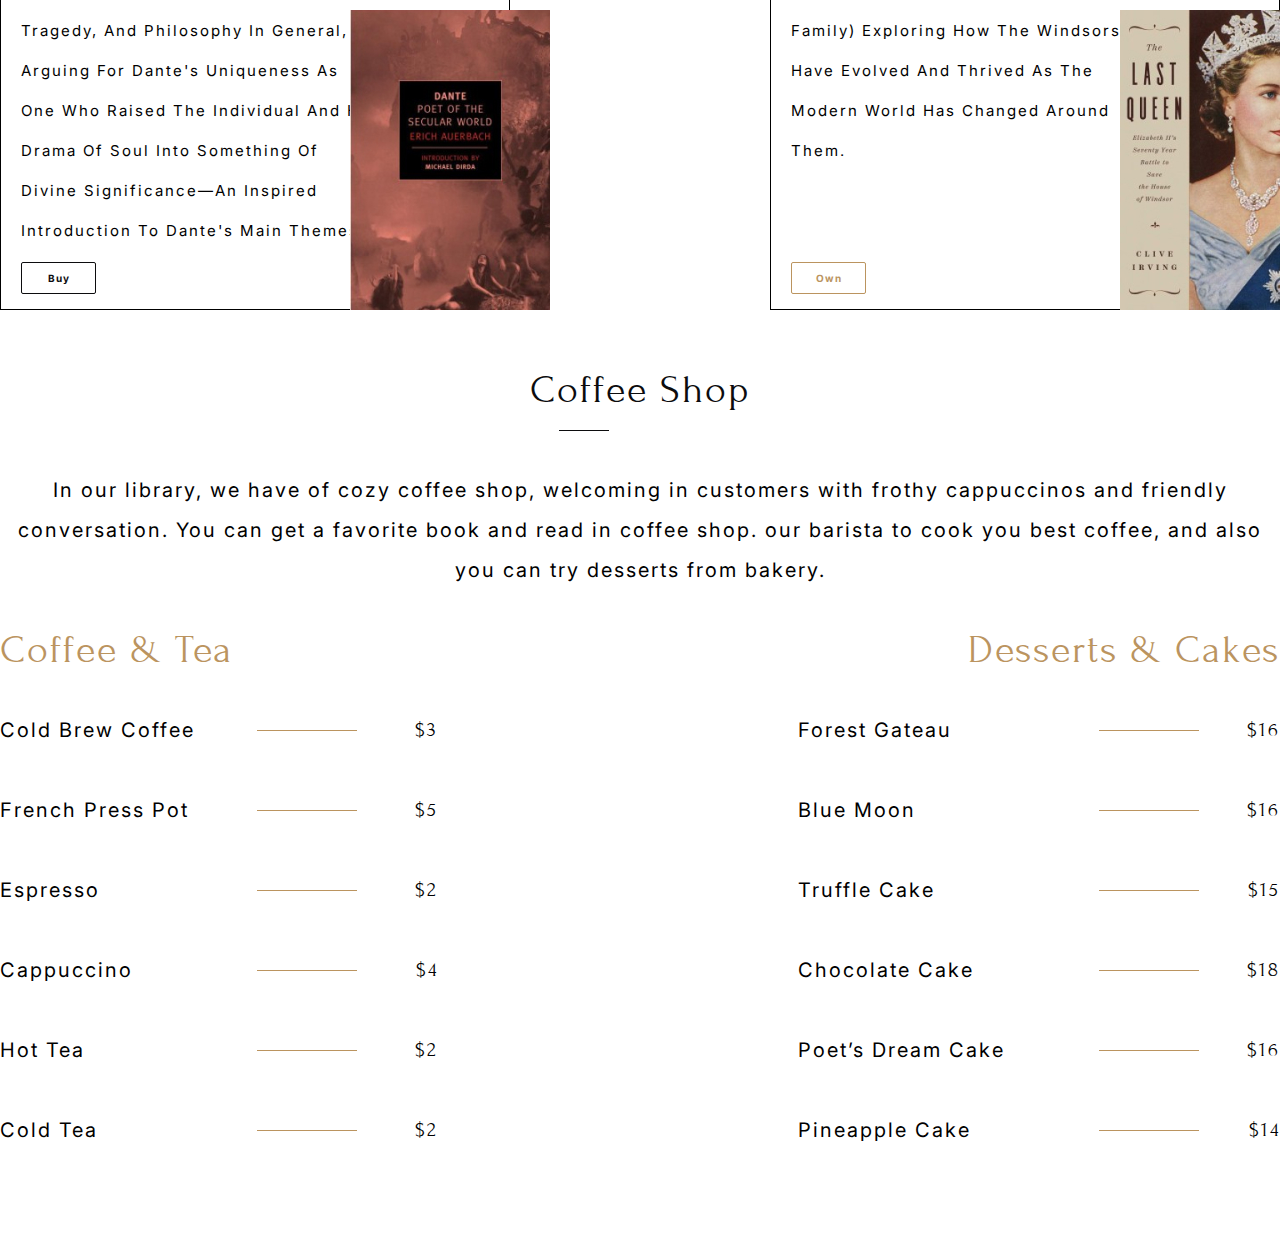
==== commit 305d8e89: "feat: start section 5 - contacts" ====
--- a/library/index.html
+++ b/library/index.html
@@ -393,6 +393,12 @@
       </div>
     </section>
 
+    <section class="contacts">
+      <div class="wrapper contacts__wrapper">
+        
+      </div>
+    </section>
+
   </main>
   <script src="./scripts/index.js">
 
--- a/library/styles/styles.css
+++ b/library/styles/styles.css
@@ -488,7 +488,7 @@
 .coffee__prices-price {
   position: relative;
   color: #000;
-  font-family: Forum;
+  font-family: "Forum", serif;
   font-size: 20px;
   font-style: normal;
   font-weight: 400;
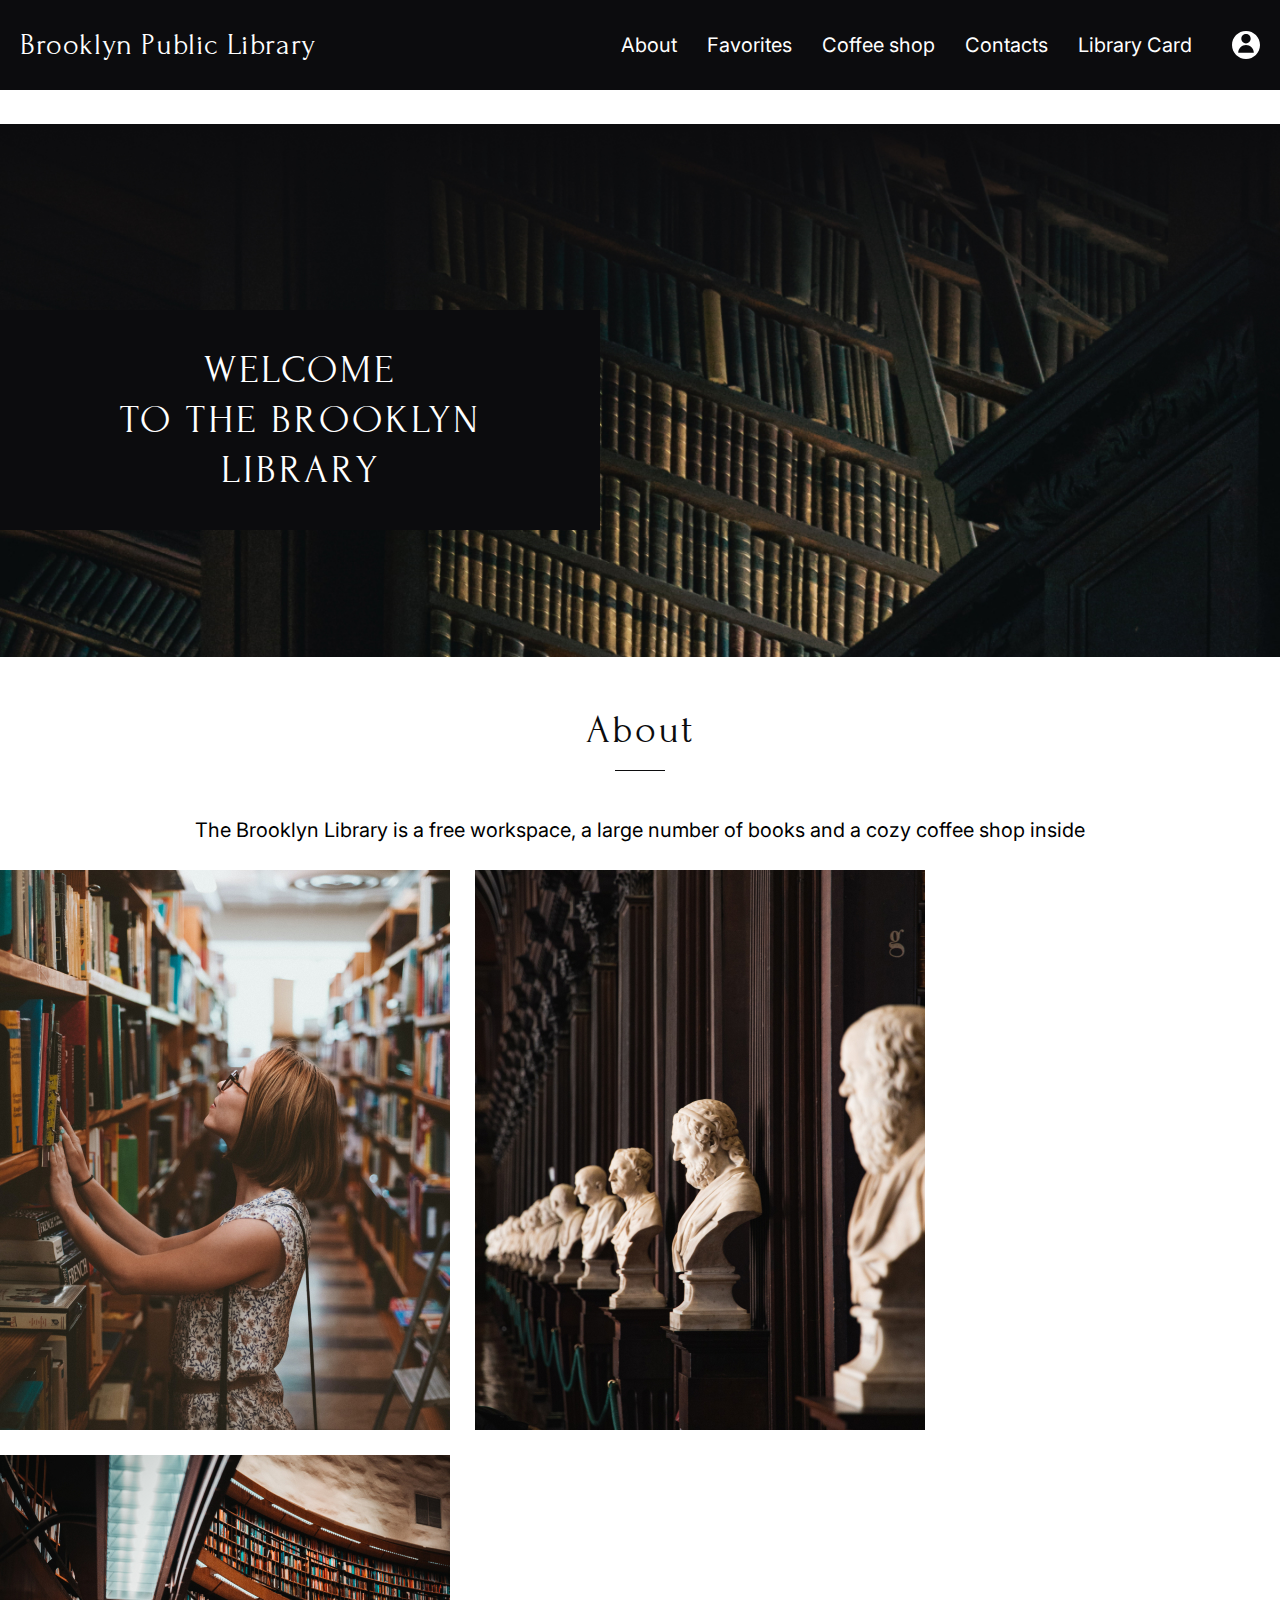
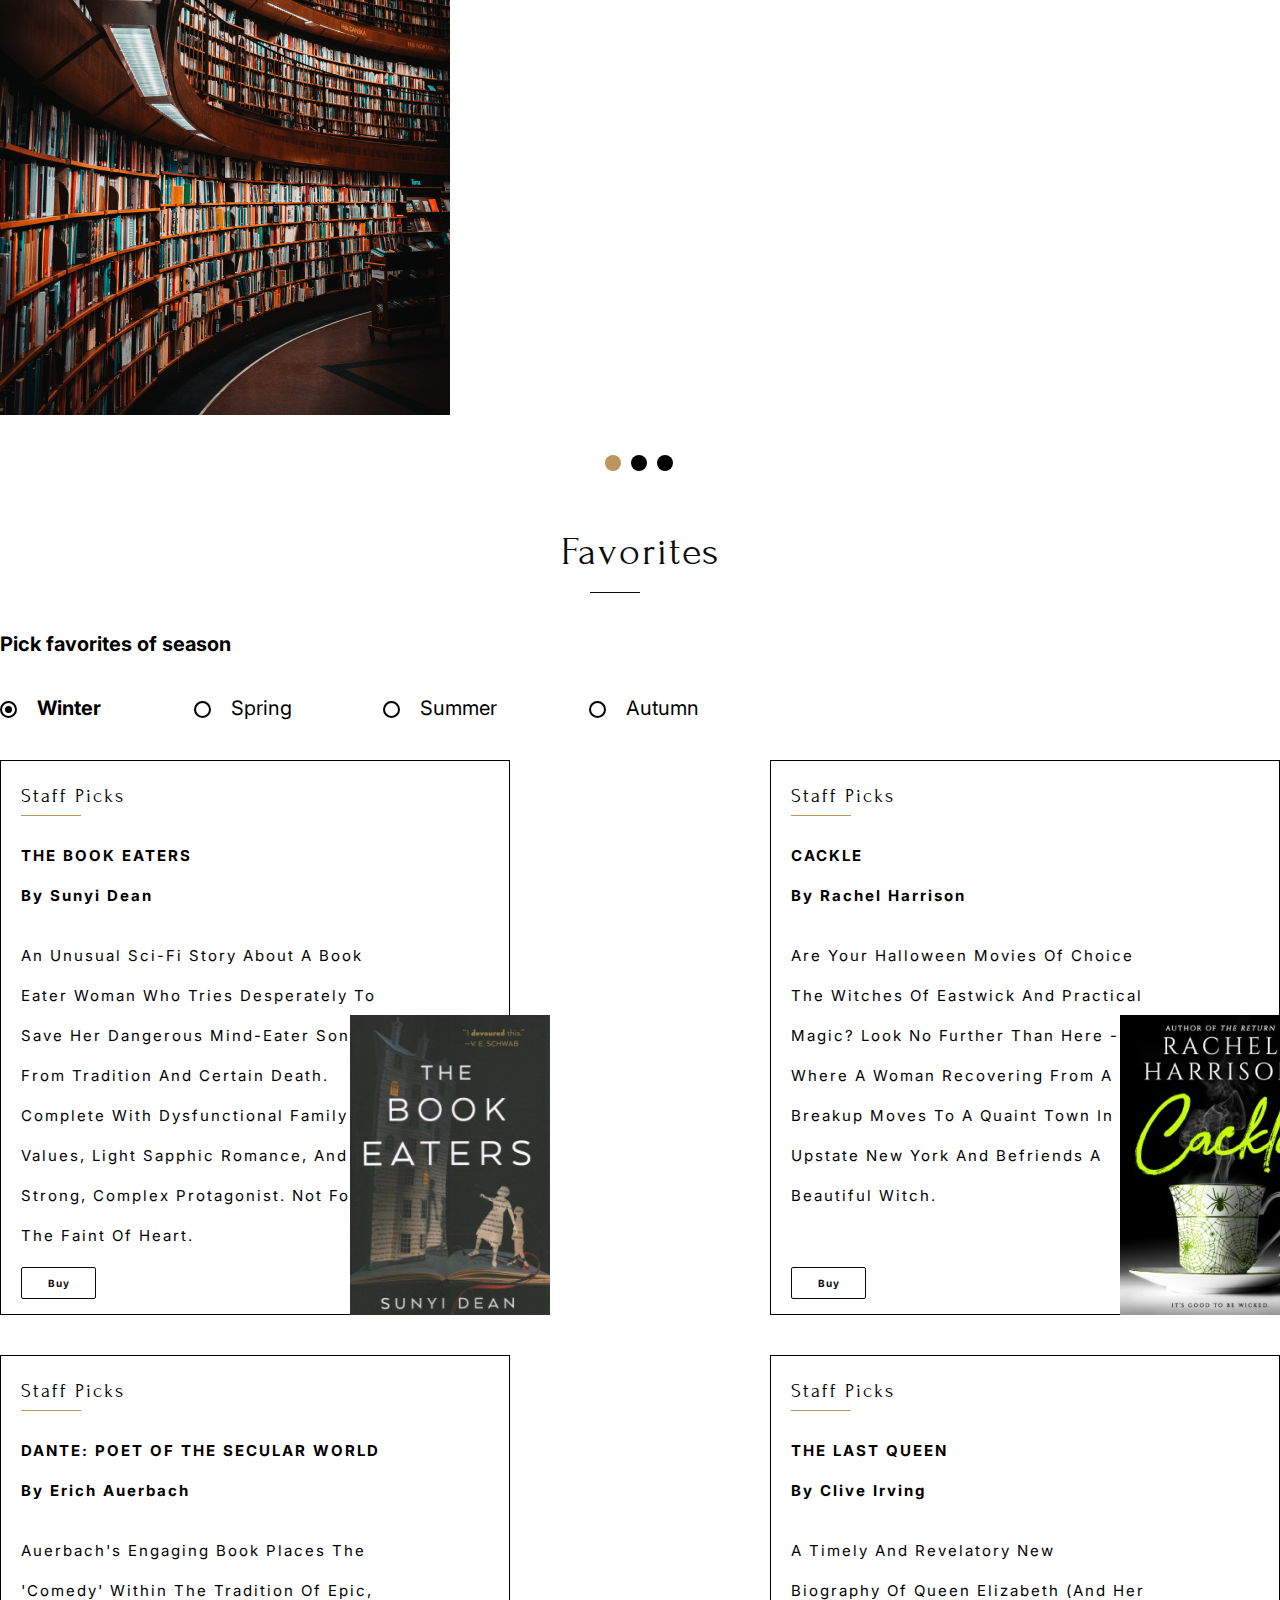
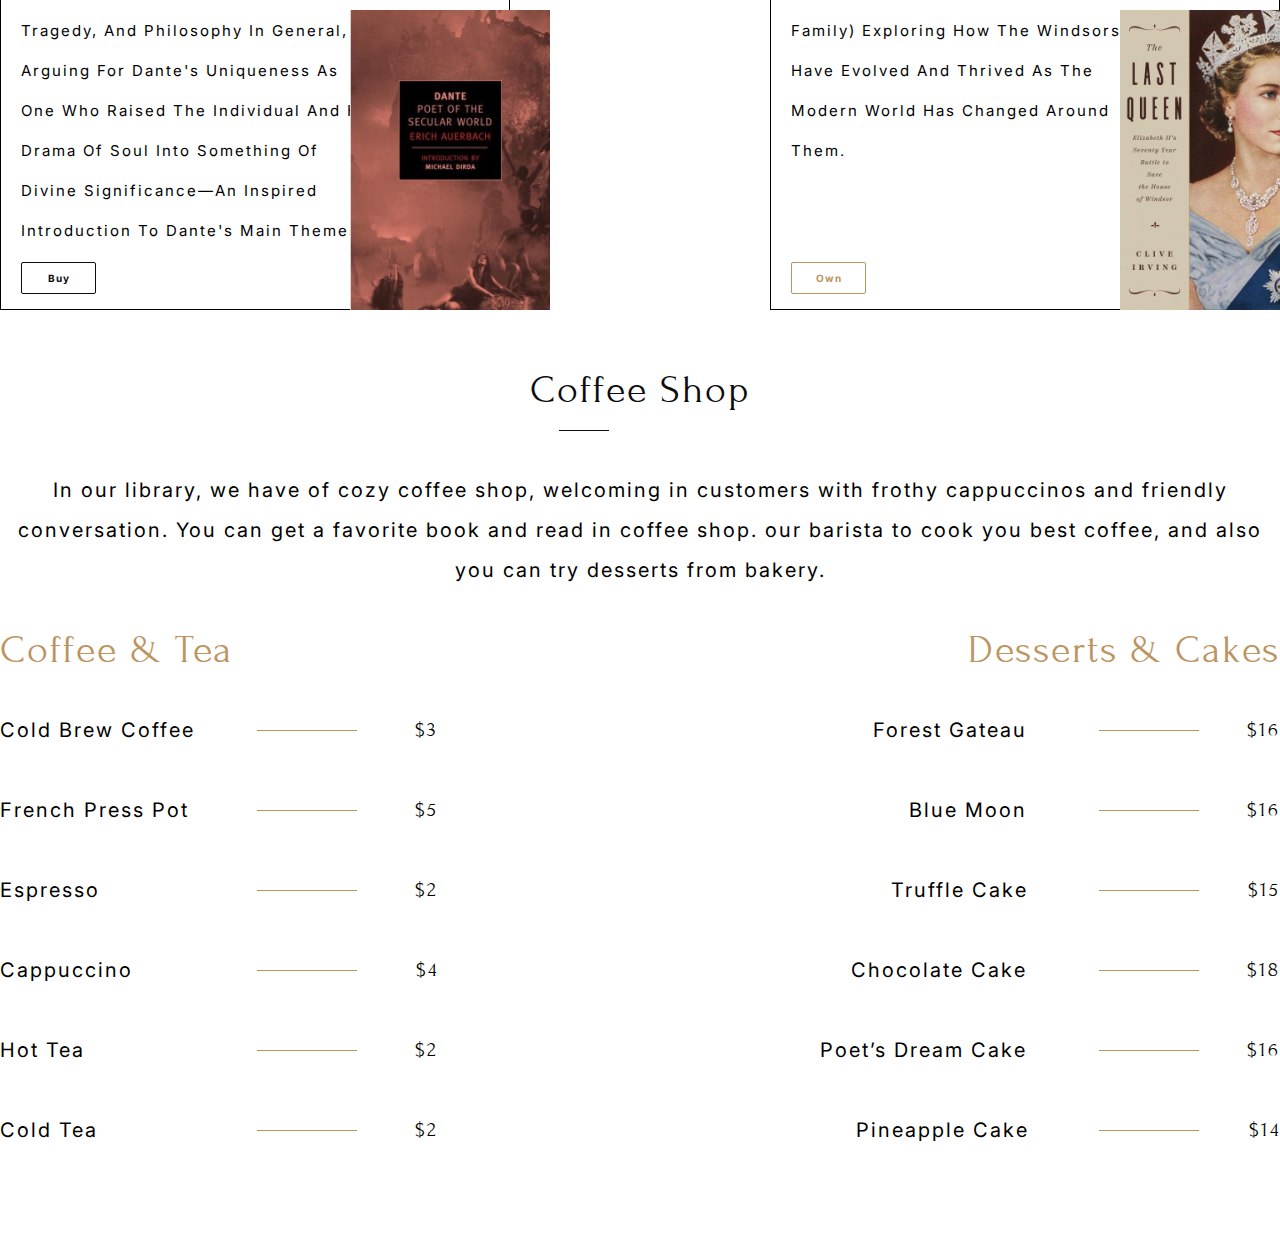
==== commit 5c69adca: "feat: add PP for prices lists" ====
--- a/library/index.html
+++ b/library/index.html
@@ -364,27 +364,27 @@
 
           <ul class="coffee__prices-right">
             <h3 class="coffee__prices-title">Desserts & Cakes</h3>
-            <li class="coffee__prices-item">
+            <li class="coffee__prices-item coffee__prices-item--right">
               <span class="coffee__prices-name">Forest Gateau</span>
               <span class="coffee__prices-price">$16</span>
             </li>
-            <li class="coffee__prices-item">
+            <li class="coffee__prices-item coffee__prices-item--right">
               <span class="coffee__prices-name">Blue Moon</span>
               <span class="coffee__prices-price">$16</span>
             </li>
-            <li class="coffee__prices-item">
+            <li class="coffee__prices-item coffee__prices-item--right">
               <span class="coffee__prices-name">Truffle Cake</span>
               <span class="coffee__prices-price">$15</span>
             </li>
-            <li class="coffee__prices-item">
+            <li class="coffee__prices-item coffee__prices-item--right">
               <span class="coffee__prices-name">Chocolate Cake</span>
               <span class="coffee__prices-price">$18</span>
             </li>
-            <li class="coffee__prices-item">
+            <li class="coffee__prices-item coffee__prices-item--right">
               <span class="coffee__prices-name">Poet’s Dream Cake</span>
               <span class="coffee__prices-price">$16</span>
             </li>
-            <li class="coffee__prices-item">
+            <li class="coffee__prices-item coffee__prices-item--right">
               <span class="coffee__prices-name">Pineapple Cake</span>
               <span class="coffee__prices-price">$14</span>
             </li>
--- a/library/styles/styles.css
+++ b/library/styles/styles.css
@@ -459,7 +459,7 @@
 }
 .coffee__prices-title {
   color: #BB945F;
-  font-family: Forum;
+  font-family: "Forum", serif;
   font-size: 40px;
   font-style: normal;
   font-weight: 400;
@@ -467,6 +467,7 @@
   letter-spacing: 2px;
   text-transform: capitalize;
 }
+
 .coffee__prices-item {
   position: relative;
   color: #000;
@@ -481,6 +482,10 @@
   justify-content: space-between;
 }
 
+.coffee__prices-item--right {
+  justify-content: flex-end;
+  gap: 220px;
+}
 
 .coffee__prices-name {
 }
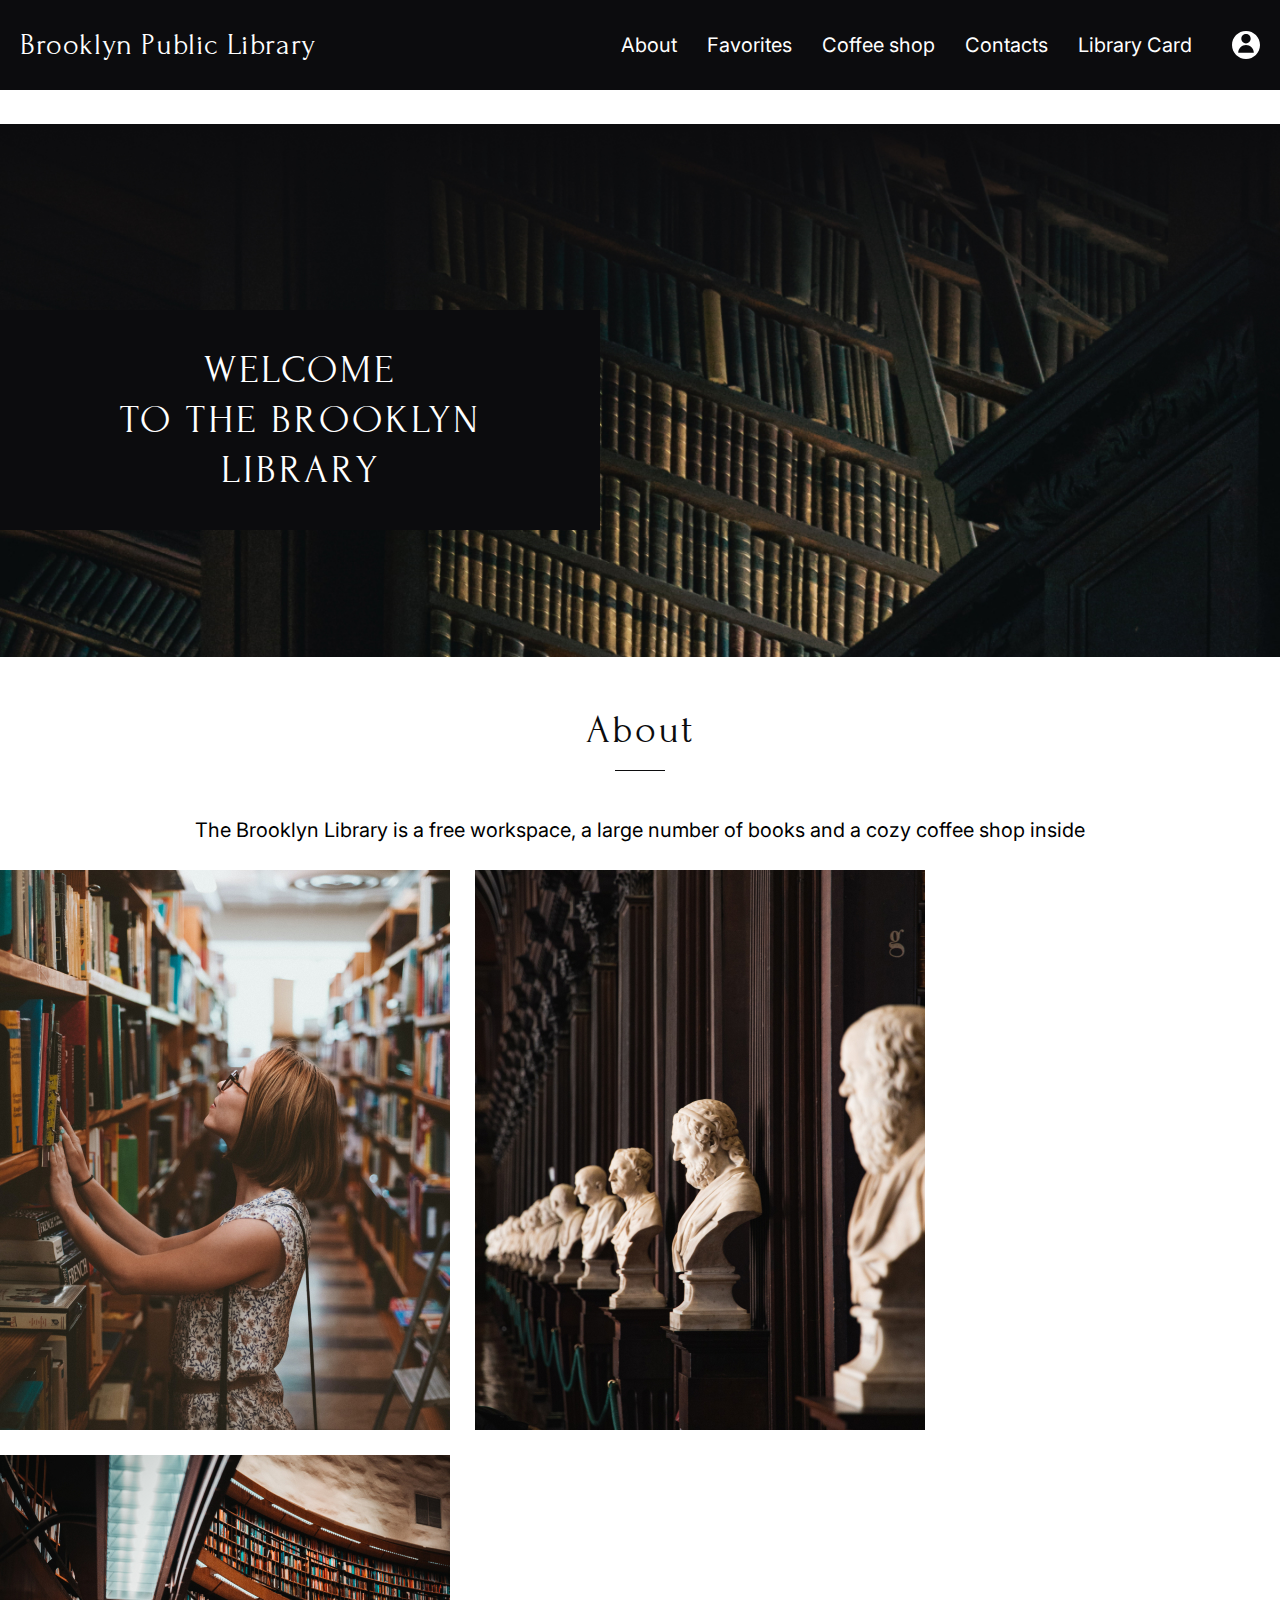
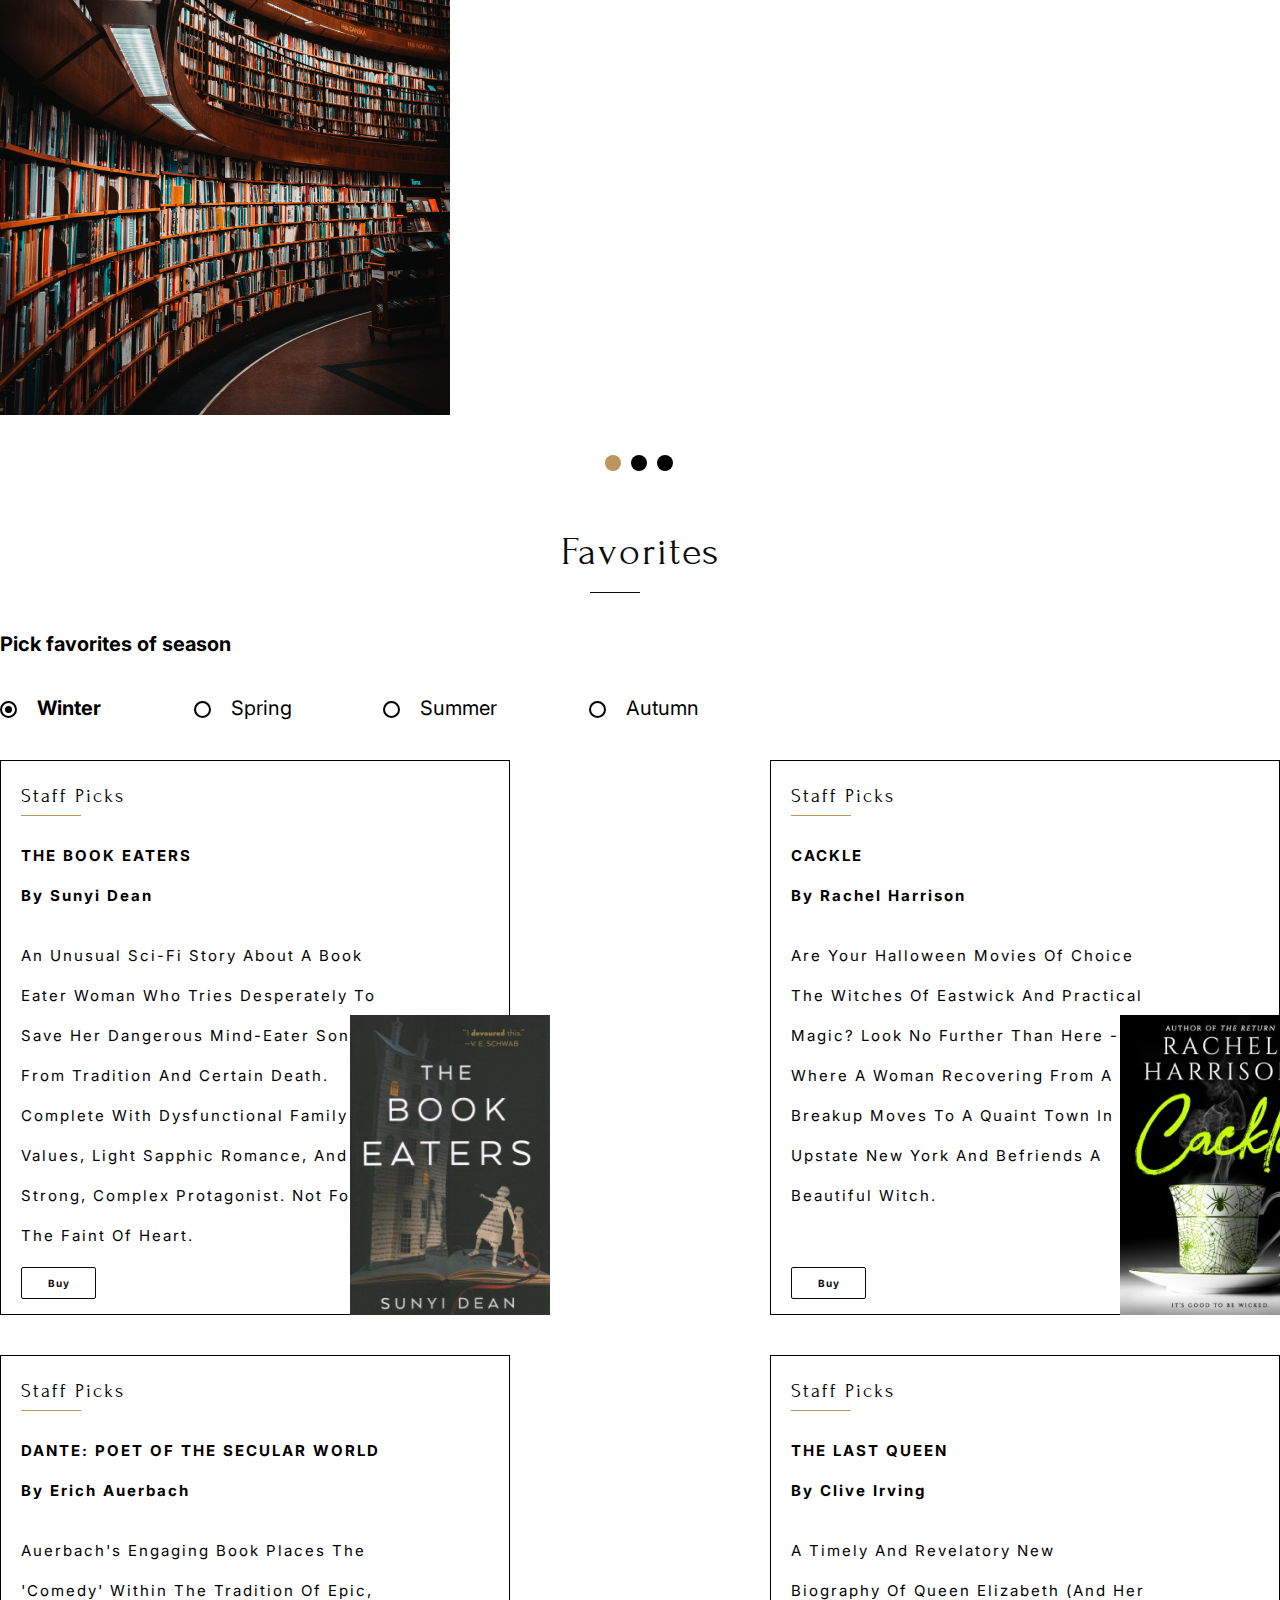
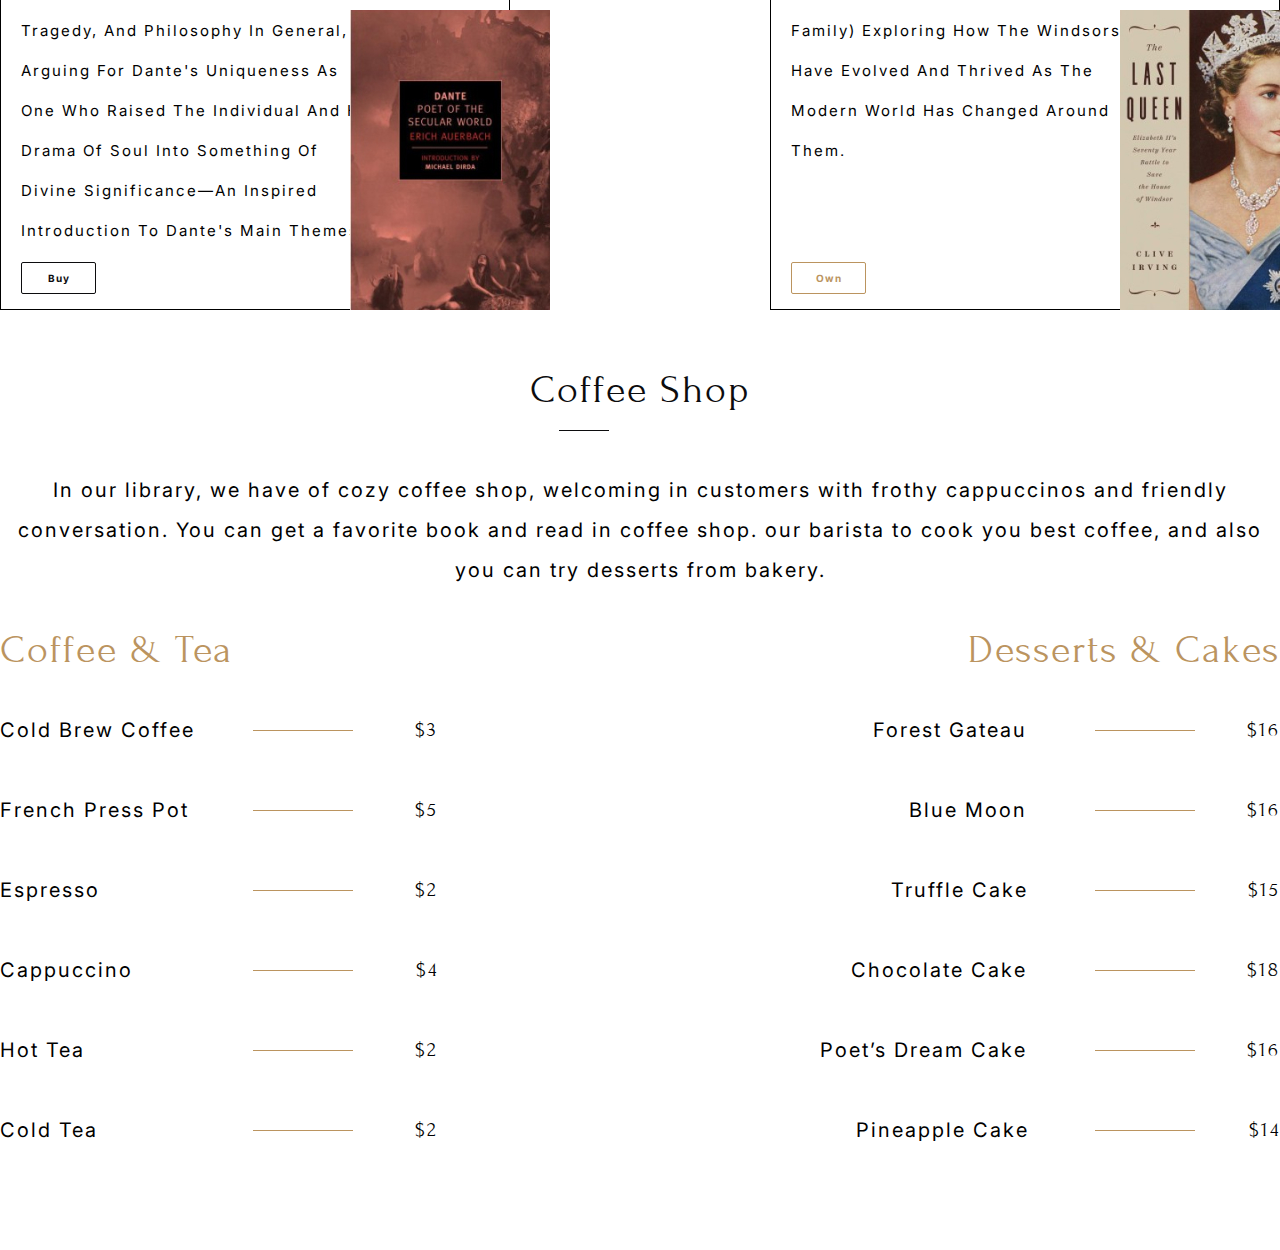
==== commit 3c626ec1: "feat: add new classes to coffee price" ====
--- a/library/index.html
+++ b/library/index.html
@@ -337,27 +337,27 @@
           <ul class="coffee__prices-left">
             <h3 class="coffee__prices-title">Coffee & Tea</h3>
             <li class="coffee__prices-item">
-              <span class="coffee__prices-name">Cold Brew Coffee</span>
+              <span class="coffee__coffee-name">Cold Brew Coffee</span>
               <span class="coffee__prices-price">$3</span>
             </li>
             <li class="coffee__prices-item">
-              <span class="coffee__prices-name">French Press Pot</span>
+              <span class="coffee__coffee-name">French Press Pot</span>
               <span class="coffee__prices-price">$5</span>
             </li>
             <li class="coffee__prices-item">
-              <span class="coffee__prices-name">Espresso</span>
+              <span class="coffee__coffee-name">Espresso</span>
               <span class="coffee__prices-price">$2</span>
             </li>
             <li class="coffee__prices-item">
-              <span class="coffee__prices-name">Cappuccino</span>
+              <span class="coffee__coffee-name">Cappuccino</span>
               <span class="coffee__prices-price">$4</span>
             </li>
             <li class="coffee__prices-item">
-              <span class="coffee__prices-name">Hot tea</span>
+              <span class="coffee__coffee-name">Hot tea</span>
               <span class="coffee__prices-price">$2</span>
             </li>
             <li class="coffee__prices-item">
-              <span class="coffee__prices-name">Cold tea</span>
+              <span class="coffee__coffee-name">Cold tea</span>
               <span class="coffee__prices-price">$2</span>
             </li>
           </ul>
@@ -365,27 +365,27 @@
           <ul class="coffee__prices-right">
             <h3 class="coffee__prices-title">Desserts & Cakes</h3>
             <li class="coffee__prices-item coffee__prices-item--right">
-              <span class="coffee__prices-name">Forest Gateau</span>
+              <span class="coffee__desert-name">Forest Gateau</span>
               <span class="coffee__prices-price">$16</span>
             </li>
             <li class="coffee__prices-item coffee__prices-item--right">
-              <span class="coffee__prices-name">Blue Moon</span>
+              <span class="coffee__desert-name">Blue Moon</span>
               <span class="coffee__prices-price">$16</span>
             </li>
             <li class="coffee__prices-item coffee__prices-item--right">
-              <span class="coffee__prices-name">Truffle Cake</span>
+              <span class="coffee__desert-name">Truffle Cake</span>
               <span class="coffee__prices-price">$15</span>
             </li>
             <li class="coffee__prices-item coffee__prices-item--right">
-              <span class="coffee__prices-name">Chocolate Cake</span>
+              <span class="coffee__desert-name">Chocolate Cake</span>
               <span class="coffee__prices-price">$18</span>
             </li>
             <li class="coffee__prices-item coffee__prices-item--right">
-              <span class="coffee__prices-name">Poet’s Dream Cake</span>
+              <span class="coffee__desert-name">Poet’s Dream Cake</span>
               <span class="coffee__prices-price">$16</span>
             </li>
             <li class="coffee__prices-item coffee__prices-item--right">
-              <span class="coffee__prices-name">Pineapple Cake</span>
+              <span class="coffee__desert-name">Pineapple Cake</span>
               <span class="coffee__prices-price">$14</span>
             </li>
           </ul>
--- a/library/styles/styles.css
+++ b/library/styles/styles.css
@@ -440,7 +440,7 @@
 .coffee__text {
   color: #000;
   text-align: center;
-  font-family: Inter;
+  font-family: "Inter", sans-serif;
   font-size: 20px;
   font-style: normal;
   font-weight: 400;
@@ -487,7 +487,8 @@
   gap: 220px;
 }
 
-.coffee__prices-name {
+.coffee__coffee-name {
+  
 }
 
 .coffee__prices-price {
@@ -506,7 +507,7 @@
   content: "";
   position: absolute;
   top: 20px;
-  right: 81px;
+  right: 85px;
   width: 100px;
   height: 1px;
   background-color: #BB945F;
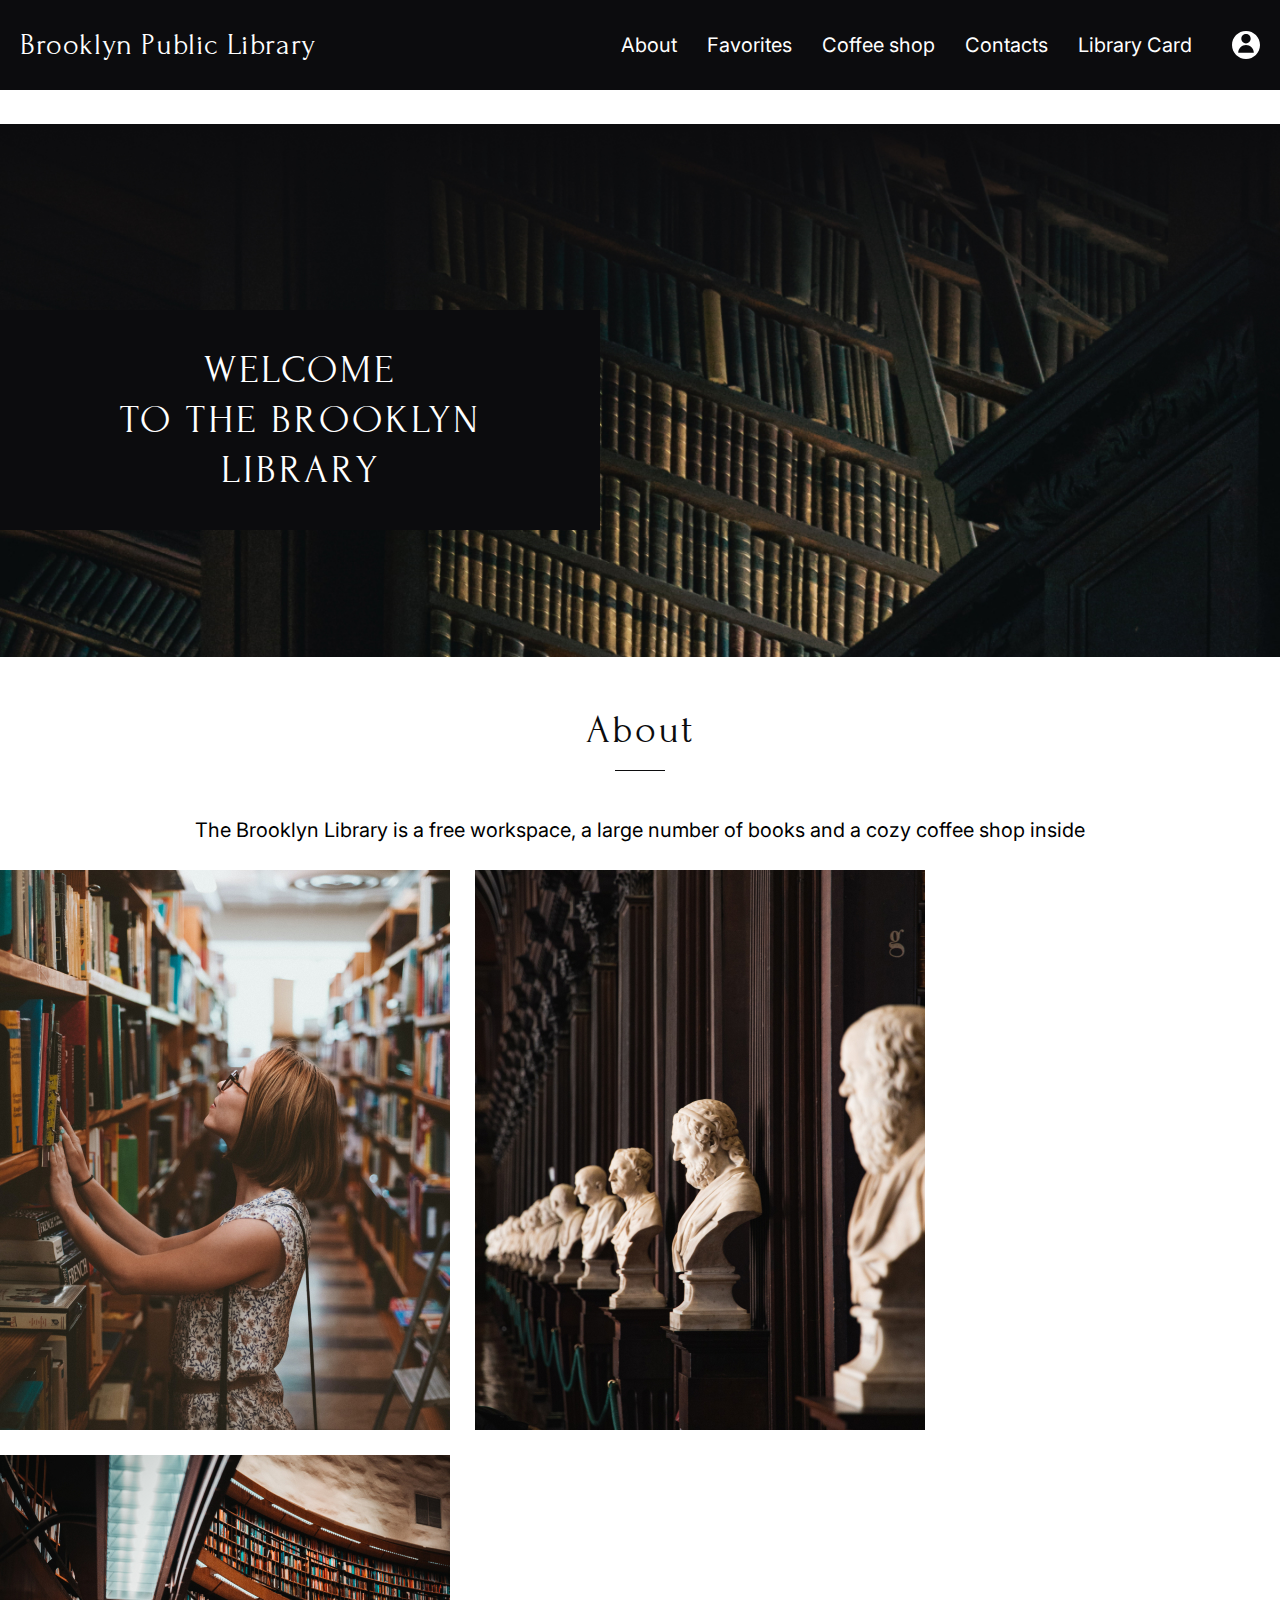
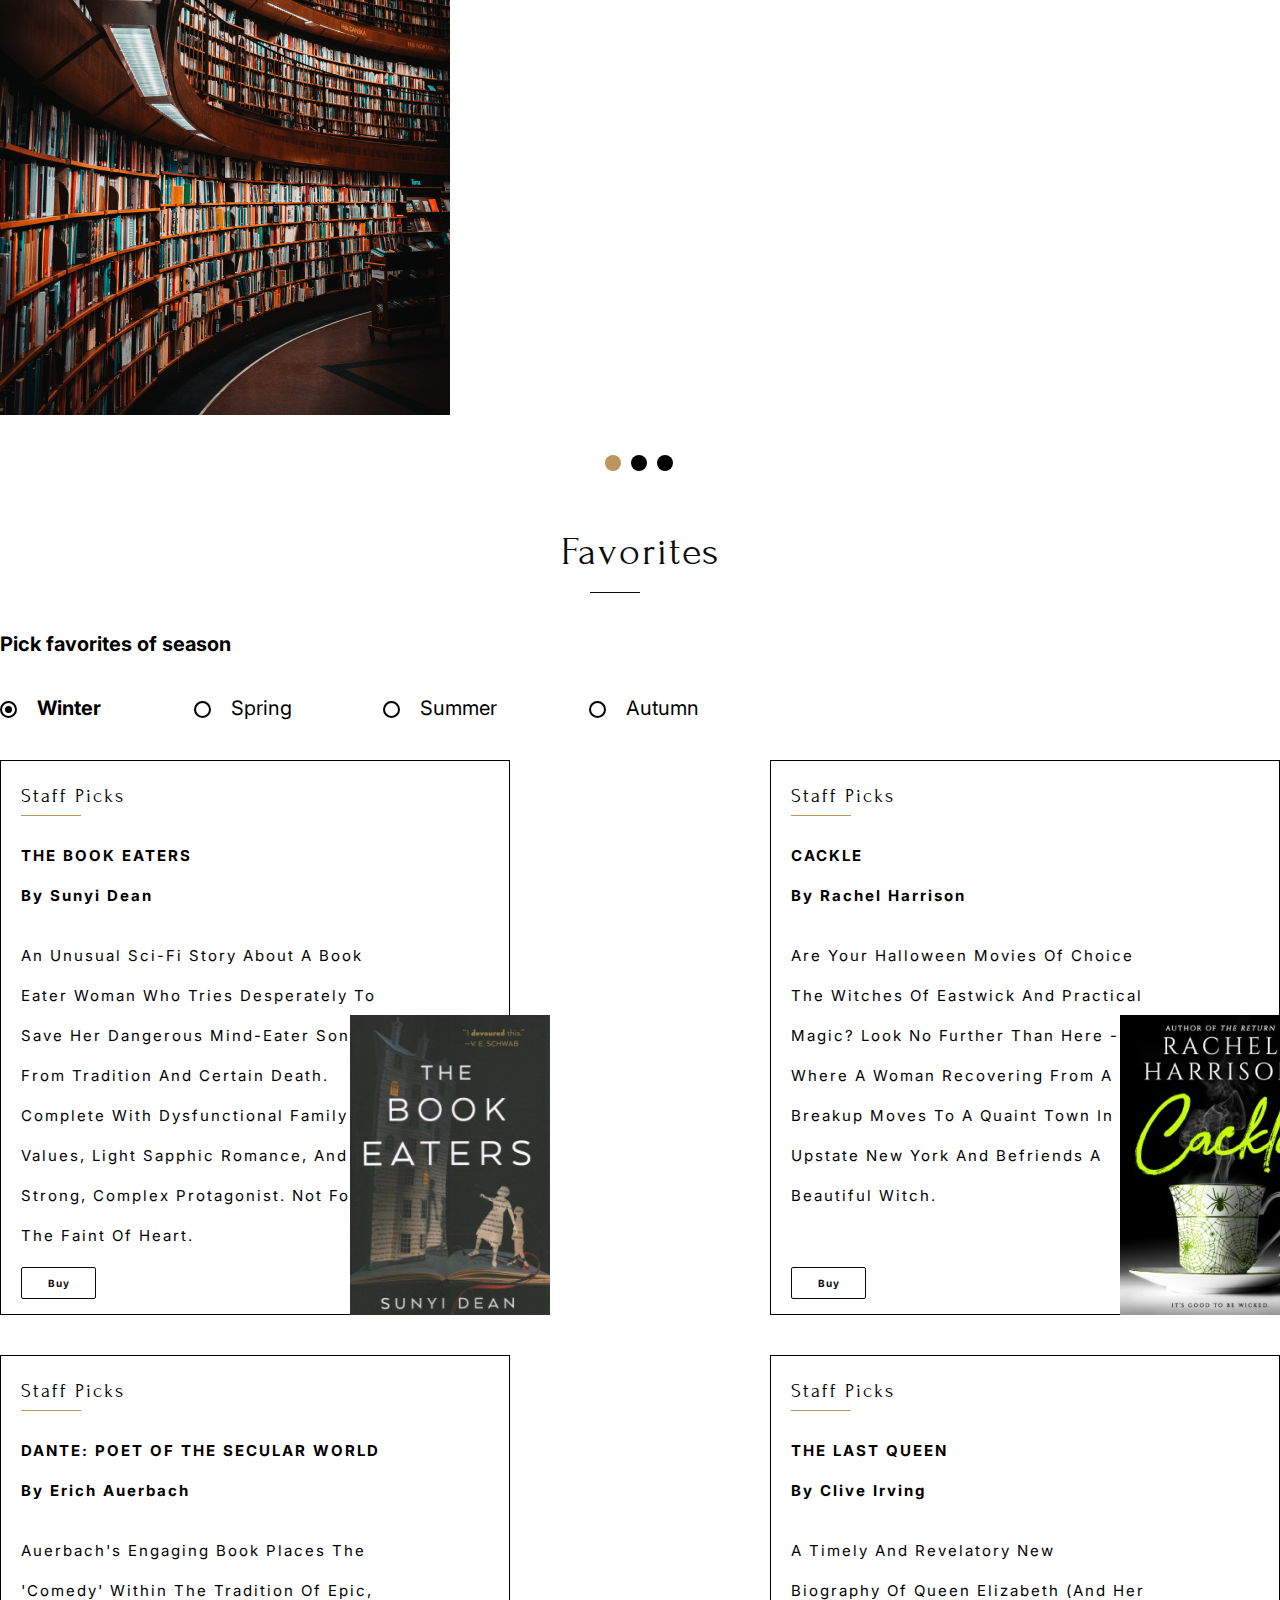
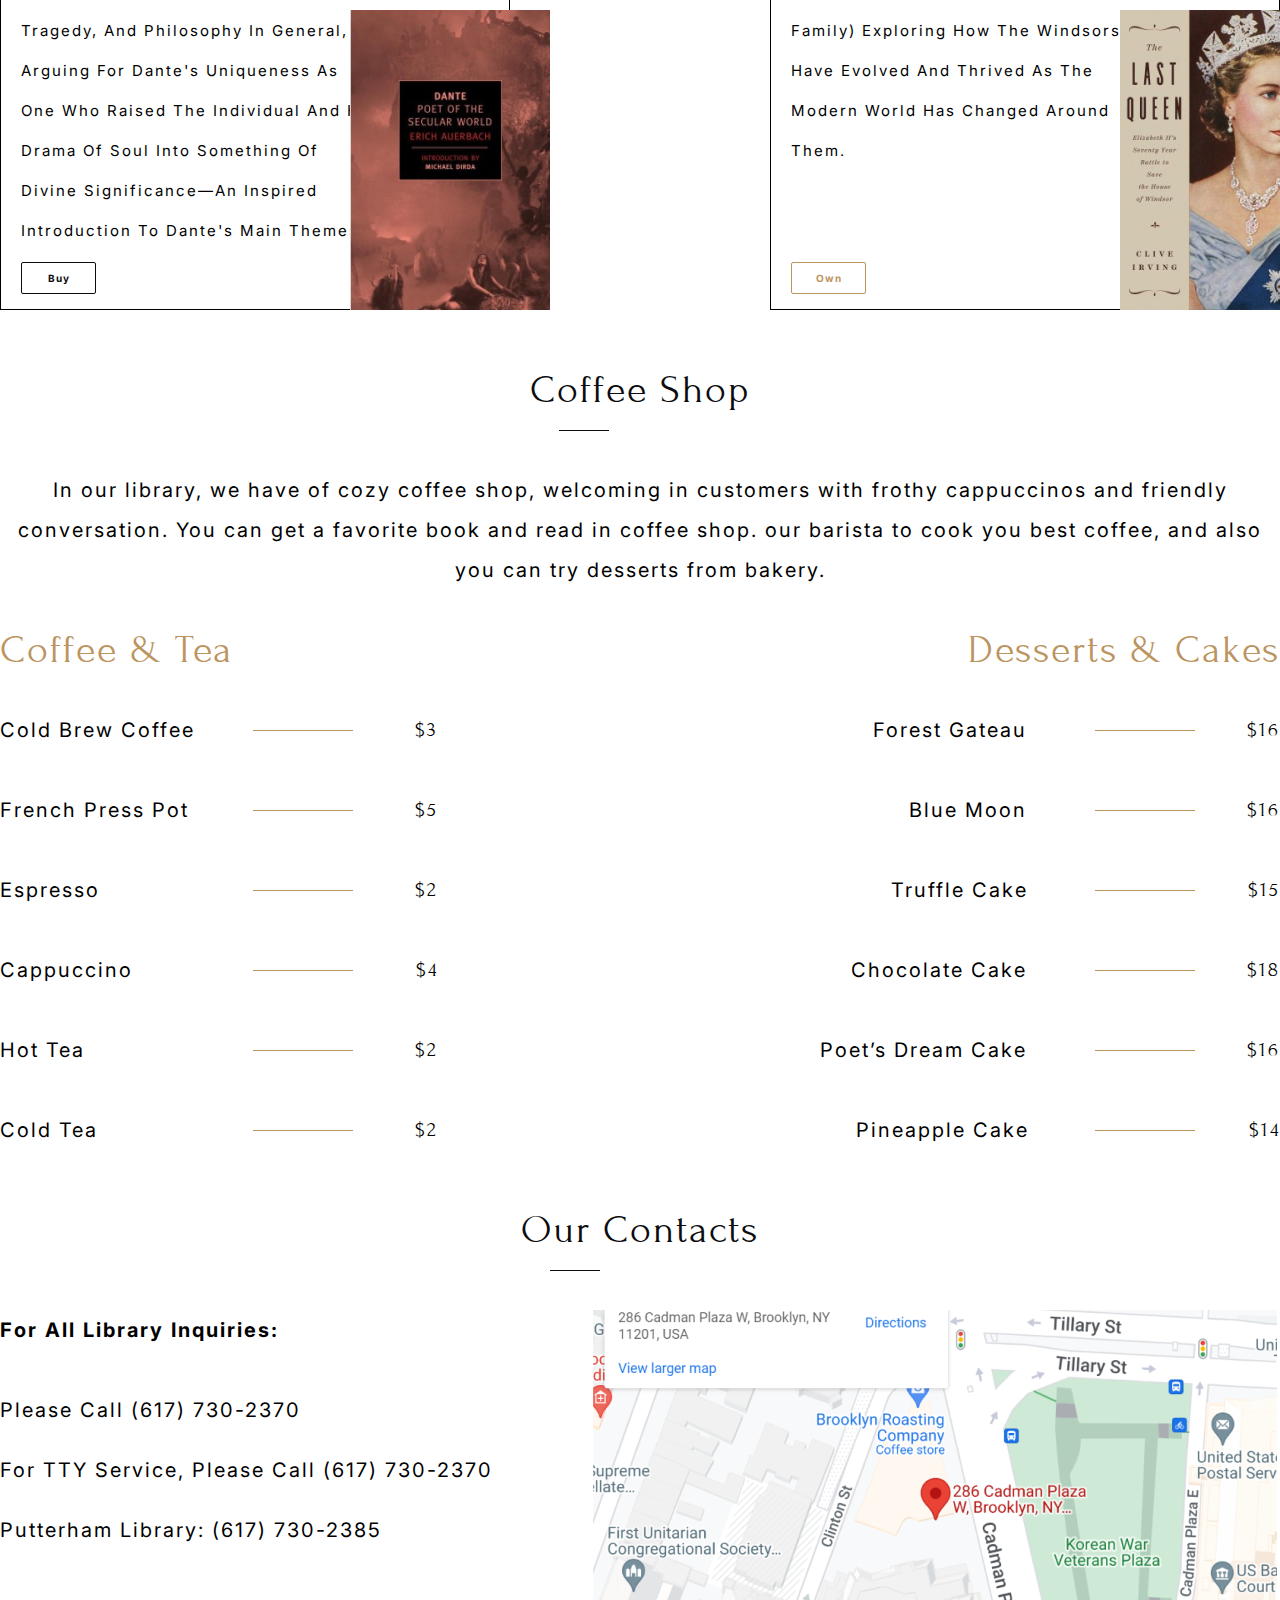
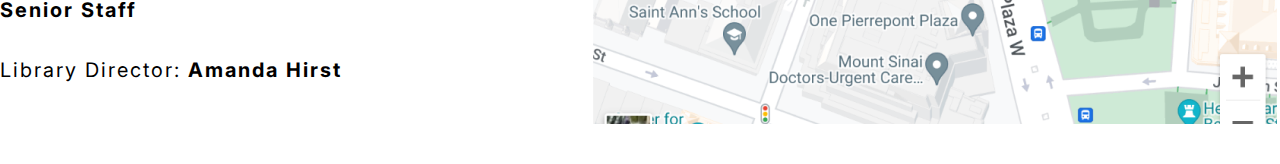
==== commit a7988817: "feat: finish section contacts" ====
--- a/library/index.html
+++ b/library/index.html
@@ -395,7 +395,40 @@
 
     <section class="contacts">
       <div class="wrapper contacts__wrapper">
-        
+        <h2 class="section-title contacts__title">Our Contacts</h2>
+        <div class="contacts-holder">
+          <div class="contacts__phones-mails">
+            <ul class="contacts__phones-list">
+              <span class="contacts__list-title contacts__library-title">For all Library inquiries:</span>
+              <li class="contacts__phone-item">
+                <span class="contacts__phone-name">Please call </span><a href="tel:+16177302370"
+                  class="contacts__tel">(617) 730-2370</a>
+              </li>
+              <li class="contacts__phone-item">
+                <span class="contacts__phone-name">For TTY service, please call </span><a href="tel:+16177302370"
+                  class="contacts__tel">(617) 730-2370</a>
+              </li>
+              <li class="contacts__phone-item">
+                <span class="contacts__phone-name">Putterham Library: </span><a href="tel:+16177302385"
+                  class="contacts__tel">(617) 730-2385</a>
+              </li>
+            </ul>
+
+            <ul class="contacts__mails-list">
+              <span class="contacts__list-title">Senior Staff</span>
+              <li class="contacts__mails-item">
+                <span class="contacts__mails-name">Library Director: </span><a href="mailto:divineazz13@gmail.com"
+                  class="contacts__mail">Amanda Hirst</a>
+              </li>
+            </ul>
+          </div>
+
+          <div class="contacts__map">
+            <img src="./assets/img/map.png" alt="Part of the map." class="contacts__map-img">
+          </div>
+
+        </div>
+
       </div>
     </section>
 
--- a/library/styles/styles.css
+++ b/library/styles/styles.css
@@ -77,6 +77,9 @@
   display: flex;
   flex-direction: column;
 }
+
+/* WELCOME */
+
 .welcome {
   width: 100%;
   height: 600px;
@@ -105,6 +108,8 @@
   letter-spacing: 3px;
   text-transform: uppercase;
 }
+
+/* ABOUT */
 
 .about {
 }
@@ -198,6 +203,8 @@
 .pagination__dot--active {
   background-color: #BB945F;
 }
+
+/* FAVORITES */
 
 .favorites {
 }
@@ -427,6 +434,8 @@
   display: block;
 }
 
+/* COFFEE-SHOP */
+
 .coffee {
 }
 
@@ -528,4 +537,91 @@
   display: flex;
   flex-direction: column;
   gap: 40px;
+}
+
+/* CONTACTS */
+
+.contacts {
+}
+
+.contacts__wrapper {
+  padding: 20px 0 40px;
+  gap: 40px;
+}
+
+.contacts__title {
+}
+
+.contacts-holder {
+  width: 100%;
+  display: flex;
+  justify-content: space-between;
+}
+
+.contacts__phones-mails {
+  display: flex;
+  flex-direction: column;
+  gap: 40px;
+}
+
+.contacts__list-title {
+  color: #000;
+  font-family: "Inter", sans-serif;
+  font-size: 20px;
+  font-style: normal;
+  font-weight: 700;
+  line-height: 40px;
+  letter-spacing: 2px;
+  text-transform: capitalize;
+}
+
+.contacts__library-title {
+  margin-bottom: 20px;
+}
+
+.contacts__phones-list {
+  display: flex;
+  flex-direction: column;
+  gap: 20px;
+}
+.contacts__phone-item {
+  color: #000;
+  font-family: "Inter",sans-serif;
+  font-size: 20px;
+  font-style: normal;
+  font-weight: 400;
+  line-height: 40px;
+  letter-spacing: 2px;
+  text-transform: capitalize;
+}
+
+.contacts__mails-list {
+  display: flex;
+  flex-direction: column;
+  gap: 20px;
+}
+
+.contacts__mails-item {
+  color: #000;
+  font-family: "Inter",sans-serif;
+  font-size: 20px;
+  font-style: normal;
+  font-weight: 400;
+  line-height: 40px;
+  letter-spacing: 2px;
+  text-transform: capitalize;
+}
+
+.contacts__mail {
+  font-weight: 700;
+}
+
+.contacts__map {
+  max-width: 696px;
+  max-height: 414px;
+}
+
+.contacts__map-img {
+  width: 100%;
+  height: 100%;
 }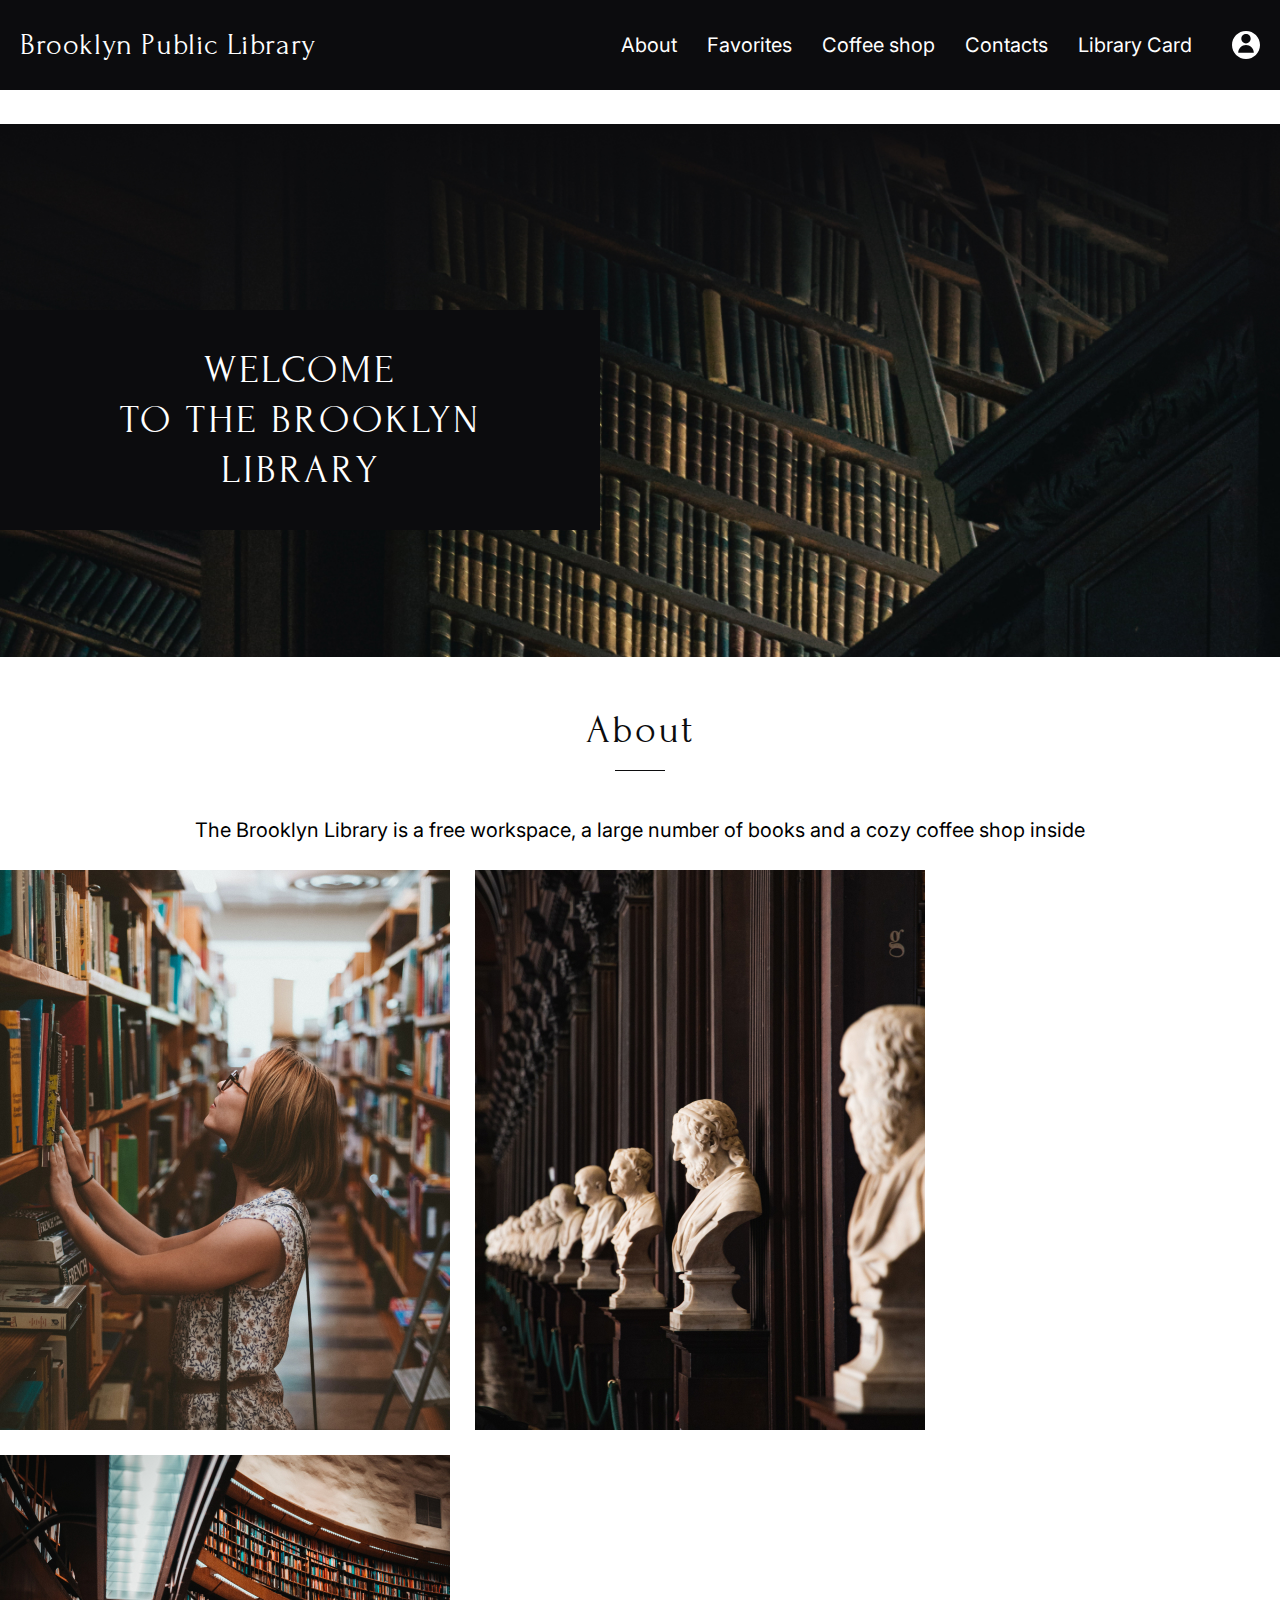
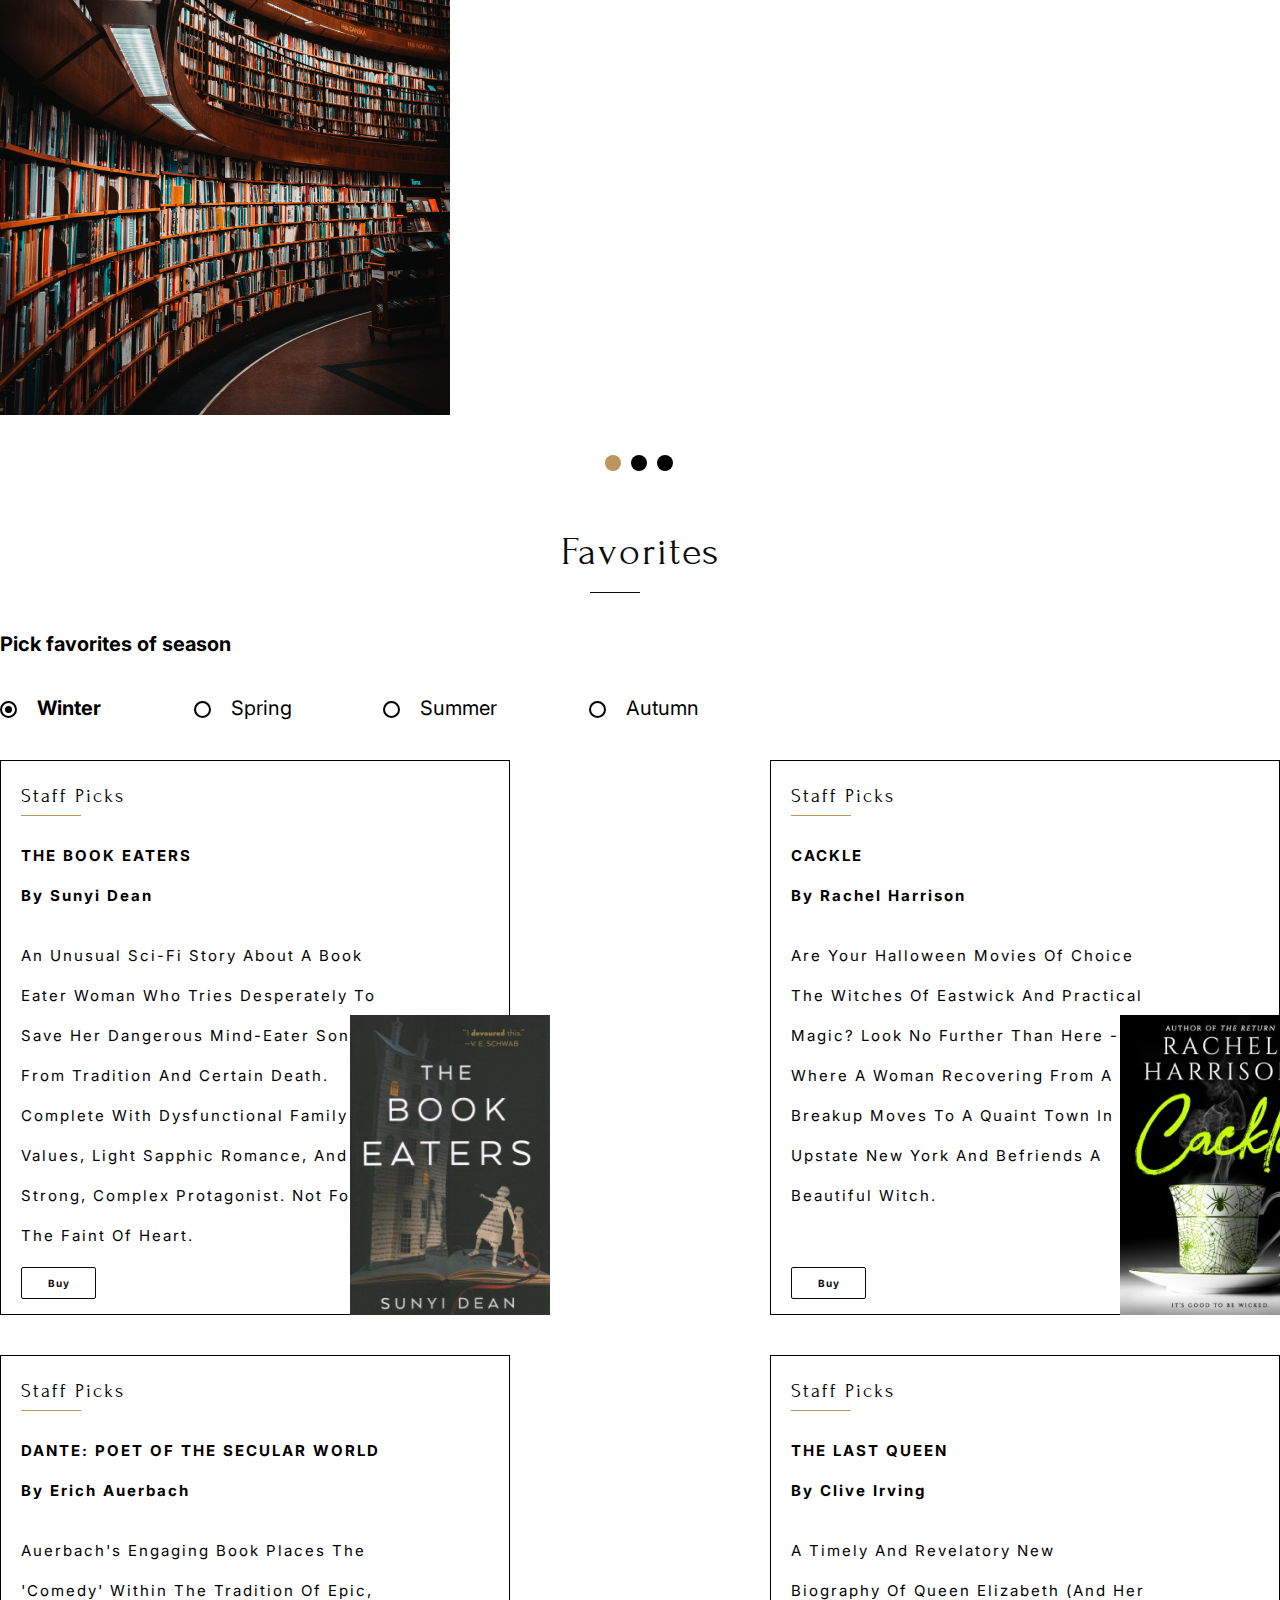
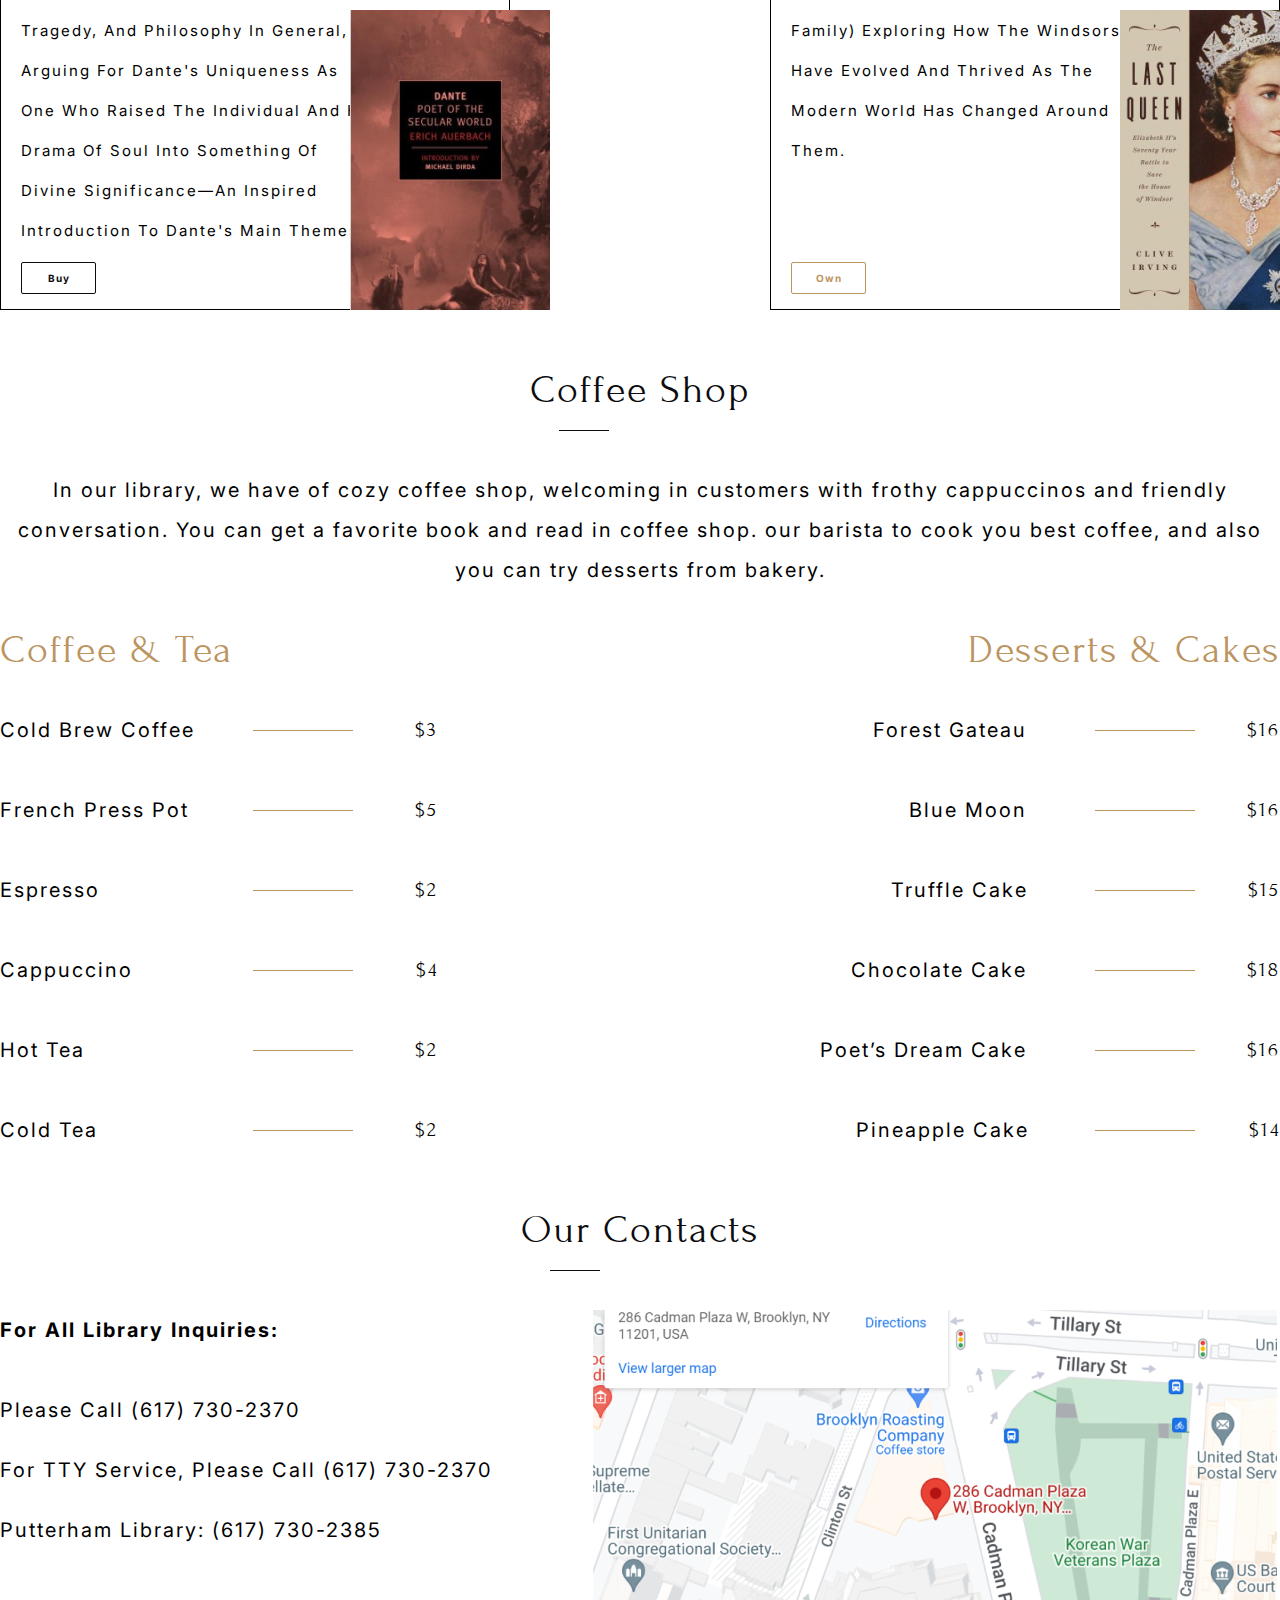
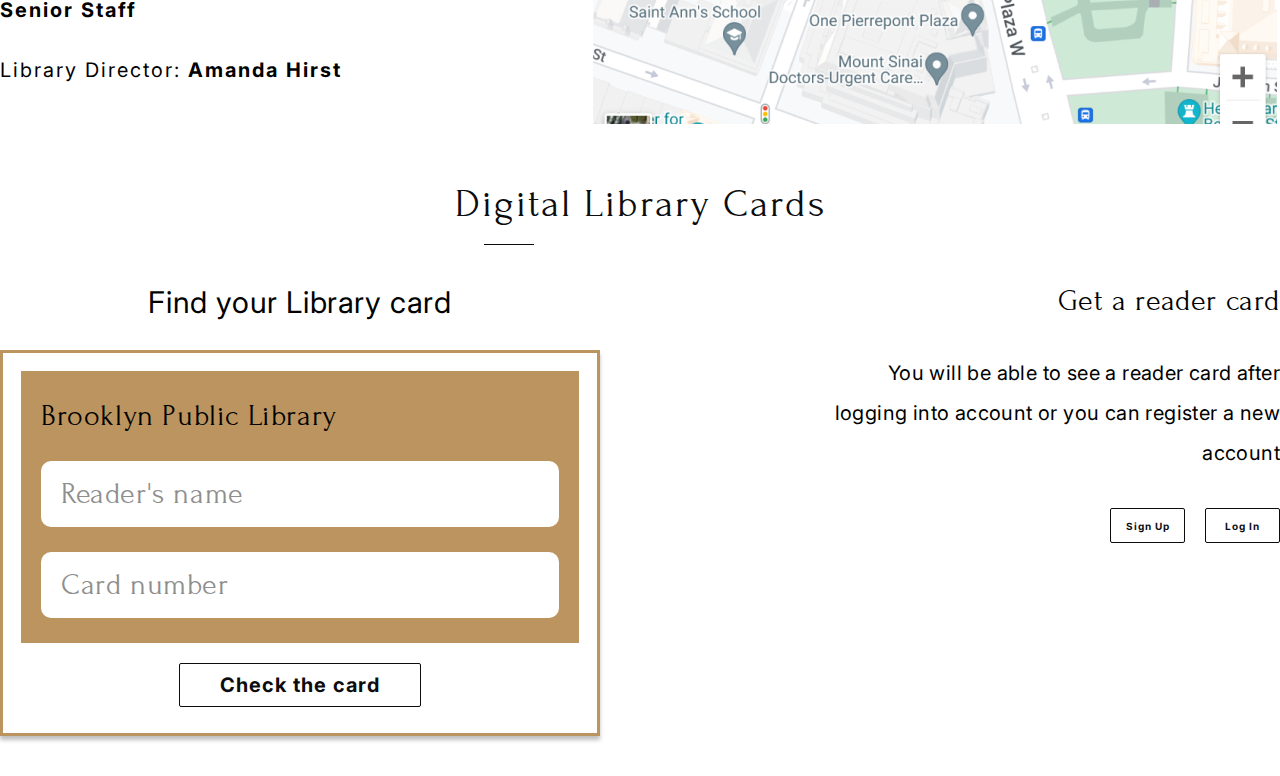
==== commit 40b969f7: "feat: add section digital library" ====
--- a/library/index.html
+++ b/library/index.html
@@ -422,13 +422,39 @@
               </li>
             </ul>
           </div>
-
           <div class="contacts__map">
             <img src="./assets/img/map.png" alt="Part of the map." class="contacts__map-img">
           </div>
-
         </div>
-
+      </div>
+    </section>
+
+    <section class="cards">
+      <div class="wrapper cards__wrapper">
+        <h2 class="section-title cards__title">Digital Library Cards</h2>
+        <div class="cards-container">
+          <div class="form-wrapper">
+            <h3 class="form-wrapper__title">Find your Library card</h3>
+            <form class="find-form" action="#">
+              <div class="find-form__inner">
+                <h4 class="form-title">Brooklyn Public Library</h4>
+                <input type="text" class="form-input" placeholder="Reader's name ">
+                <input type="tel" class="form-input" placeholder="Card number ">
+              </div>
+              <button class="form-btn" type="submit">Check the card</button>
+            </form>
+          </div>
+
+          <div class="get-wrapper">
+            <h3 class="get-title">Get a reader card</h3>
+            <p class="get-description">You will be able to see a reader card after logging into account or you can
+              register a new account</p>
+            <div class="btns-wrapper">
+              <button class="get-btn" type="button">Sign Up</button>
+              <button class="get-btn" type="button">Log In</button>
+            </div>
+          </div>
+        </div>
       </div>
     </section>
 
--- a/library/styles/styles.css
+++ b/library/styles/styles.css
@@ -624,4 +624,177 @@
 .contacts__map-img {
   width: 100%;
   height: 100%;
-}+}
+
+/* LIBRARY CARDS */
+
+.cards {
+}
+
+.cards__wrapper {
+  gap: 40px;
+}
+
+.cards__title {
+}
+
+.cards-container {
+  width: 100%;
+  display: flex;
+  justify-content: space-between;
+}
+
+.form-wrapper {
+  display: flex;
+  gap: 30px;
+  flex-direction: column;
+  align-items: center;
+}
+
+.form-wrapper__title {
+  color: #000;
+  font-family: "Inter", sans-serif;
+  font-size: 30px;
+  font-style: normal;
+  font-weight: 400;
+  line-height: normal;
+  letter-spacing: 0.6px;
+}
+
+.find-form {
+  width: 100%;
+  max-width: 600px;
+  max-height: 386px;
+  padding: 18px 18px 28px 18px;
+  display: flex;
+  gap: 20px;
+  flex-direction: column;
+  align-items: center;
+  border: 3px solid #BB945F;
+  background: #FFF;
+  box-shadow: 0px 4px 4px 0px rgba(0, 0, 0, 0.25);
+}
+
+.find-form__inner {
+  background-color: #BB945F;
+  padding: 20px 20px 0 20px;
+}
+
+.form-title {
+  color: #000;
+  font-family: "Forum", serif;
+  font-size: 30px;
+  font-style: normal;
+  font-weight: 400;
+  line-height: 50px;
+  letter-spacing: 0.6px;
+  margin-bottom: 20px;
+}
+
+.form-input {
+  width: 100%;
+  padding: 8px 20px;
+  color: #000;
+  font-family: "Forum", serif;
+  font-size: 30px;
+  font-style: normal;
+  font-weight: 400;
+  line-height: 50px;
+  letter-spacing: 0.6px;
+  border: none;
+  border-radius: 10px;
+  background: #FFF;
+  margin-bottom: 25px;
+}
+
+.form-input::placeholder {
+  color: #8E8E8E;
+  font-family: "Forum", serif;
+  font-size: 30px;
+  font-style: normal;
+  font-weight: 400;
+  line-height: 50px;
+  letter-spacing: 0.6px;
+}
+
+.form-btn {
+  padding: 9px 25px;
+  width: 100%;
+  max-width: 242px;
+  color: #0C0C0E;
+  text-align: center;
+  font-family: "Inter", sans-serif;
+  font-size: 20px;
+  font-style: normal;
+  font-weight: 700;
+  line-height: normal;
+  letter-spacing: 1px;
+  background-color: inherit;
+  border-radius: 2px;
+  border: 1px solid #0C0C0E;
+  cursor: pointer;
+}
+
+.get-wrapper {
+  width: 100%;
+  max-width: 456px;
+  display: flex;
+  flex-direction: column;
+  align-items: end;
+  gap: 35px;
+}
+
+.get-title {
+  color: #000;
+  text-align: center;
+  font-family: "Forum", serif;
+  font-size: 30px;
+  font-style: normal;
+  font-weight: 400;
+  line-height: normal;
+  letter-spacing: 0.6px;
+}
+
+.get-description {
+  color: #000;
+  text-align: right;
+  font-family: "Inter", sans-serif;
+  font-size: 20px;
+  font-style: normal;
+  font-weight: 400;
+  line-height: 40px;
+  letter-spacing: 0.4px;
+}
+
+.btns-wrapper {
+  width: 100%;
+  height: 35px;
+  max-width: 170px;
+  display: flex;
+  gap: 20px;
+}
+
+.get-btn {
+  width: 100%;
+  max-width: 75px;
+  padding: 10px;
+  background-color: inherit;
+  text-align: center;
+  border-radius: 2px;
+  border: 1px solid #0C0C0E;
+  color: #0C0C0E;
+  font-family: "Inter", sans-serif;
+  font-size: 10px;
+  font-style: normal;
+  font-weight: 700;
+  line-height: normal;
+  letter-spacing: 1px;
+  cursor: pointer;
+}
+
+.form-btn:hover, .get-btn:hover {
+  border-radius: 2px;
+  border: 1px solid #BB945F;
+  background: #BB945F;
+  transition: .8s;
+}
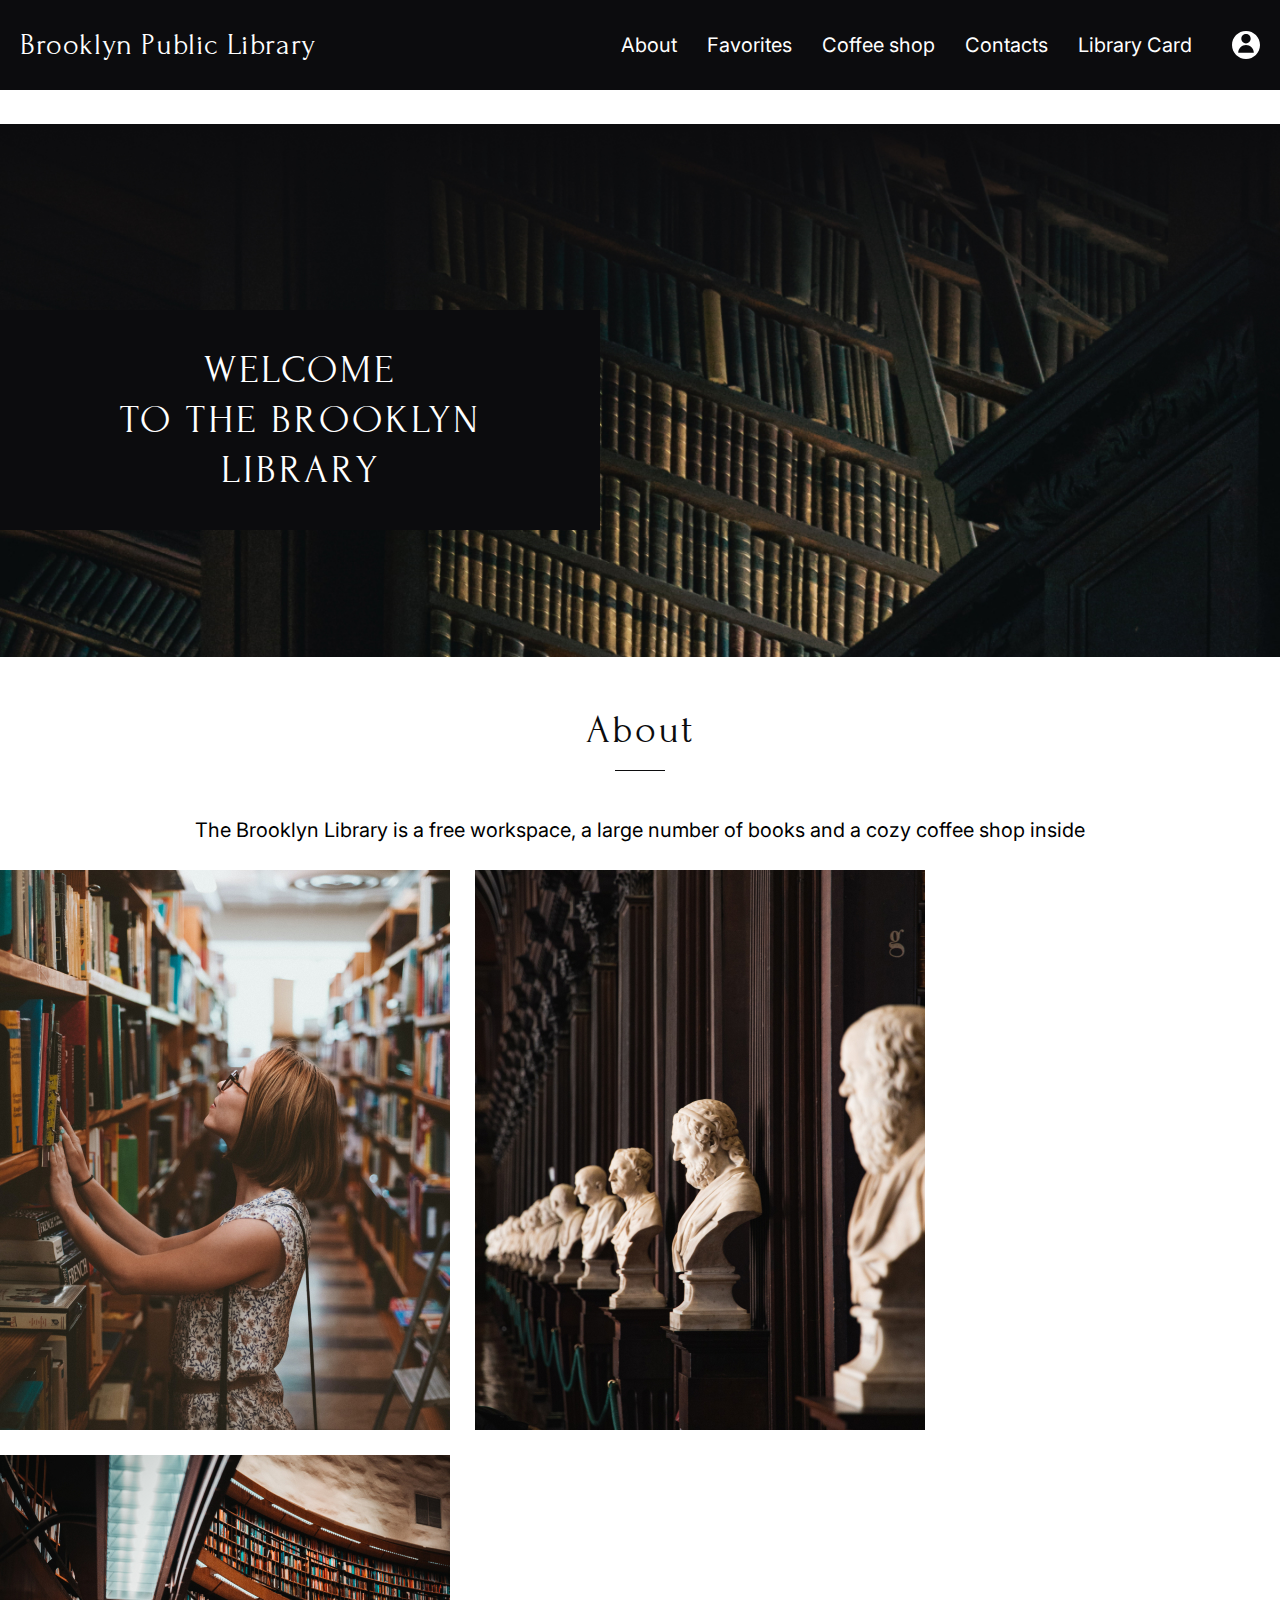
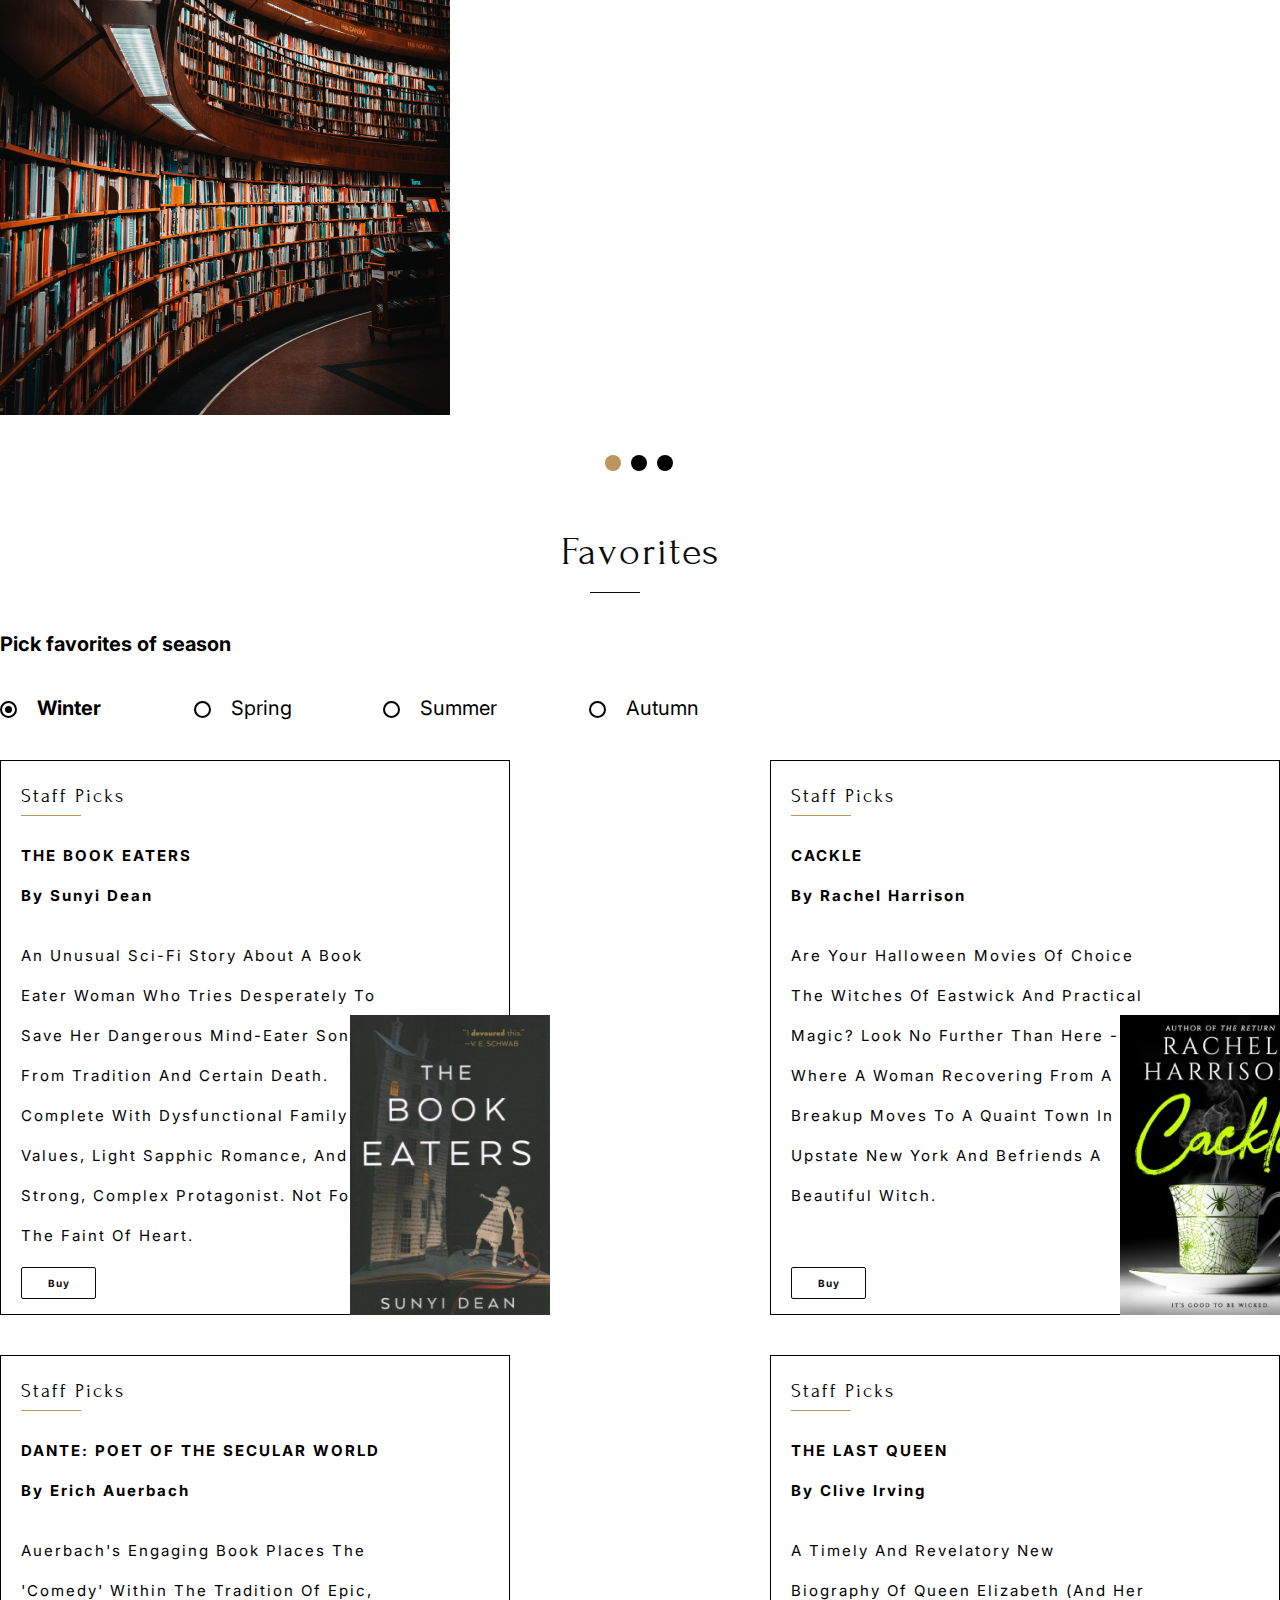
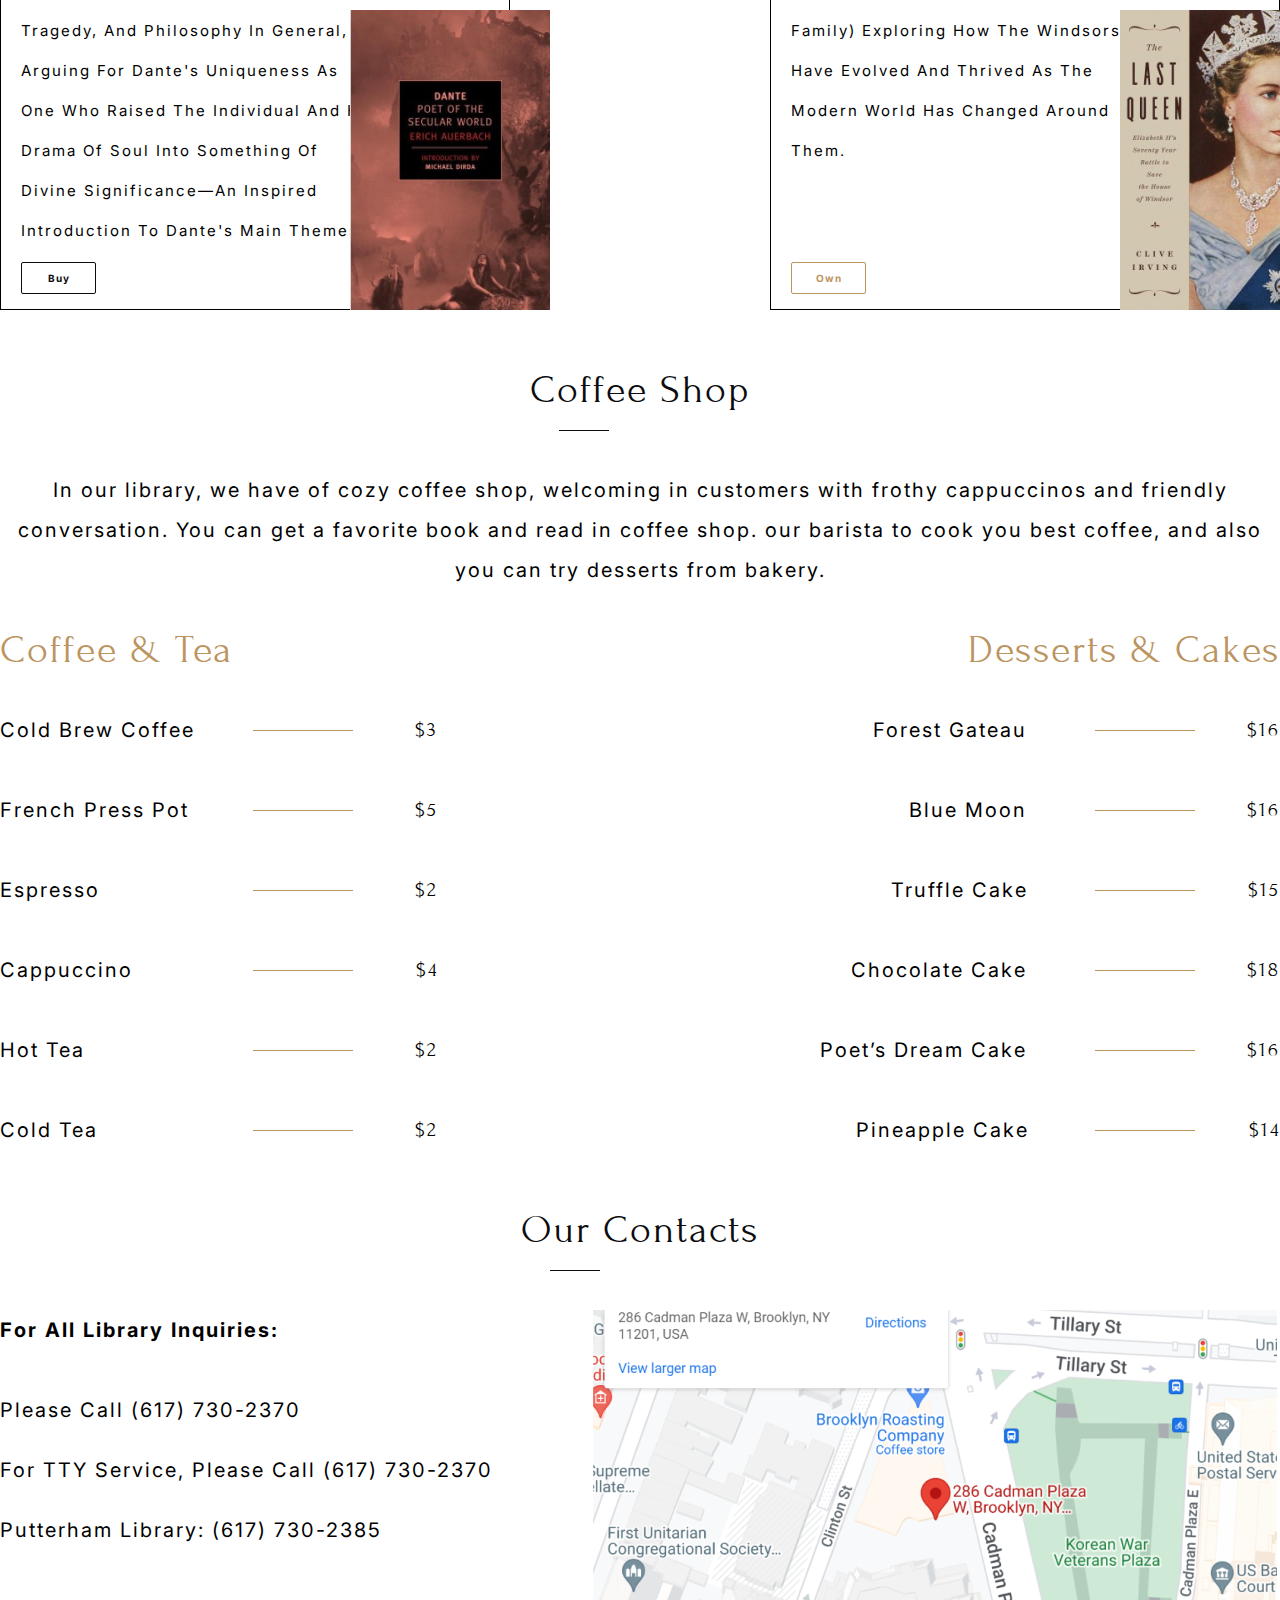
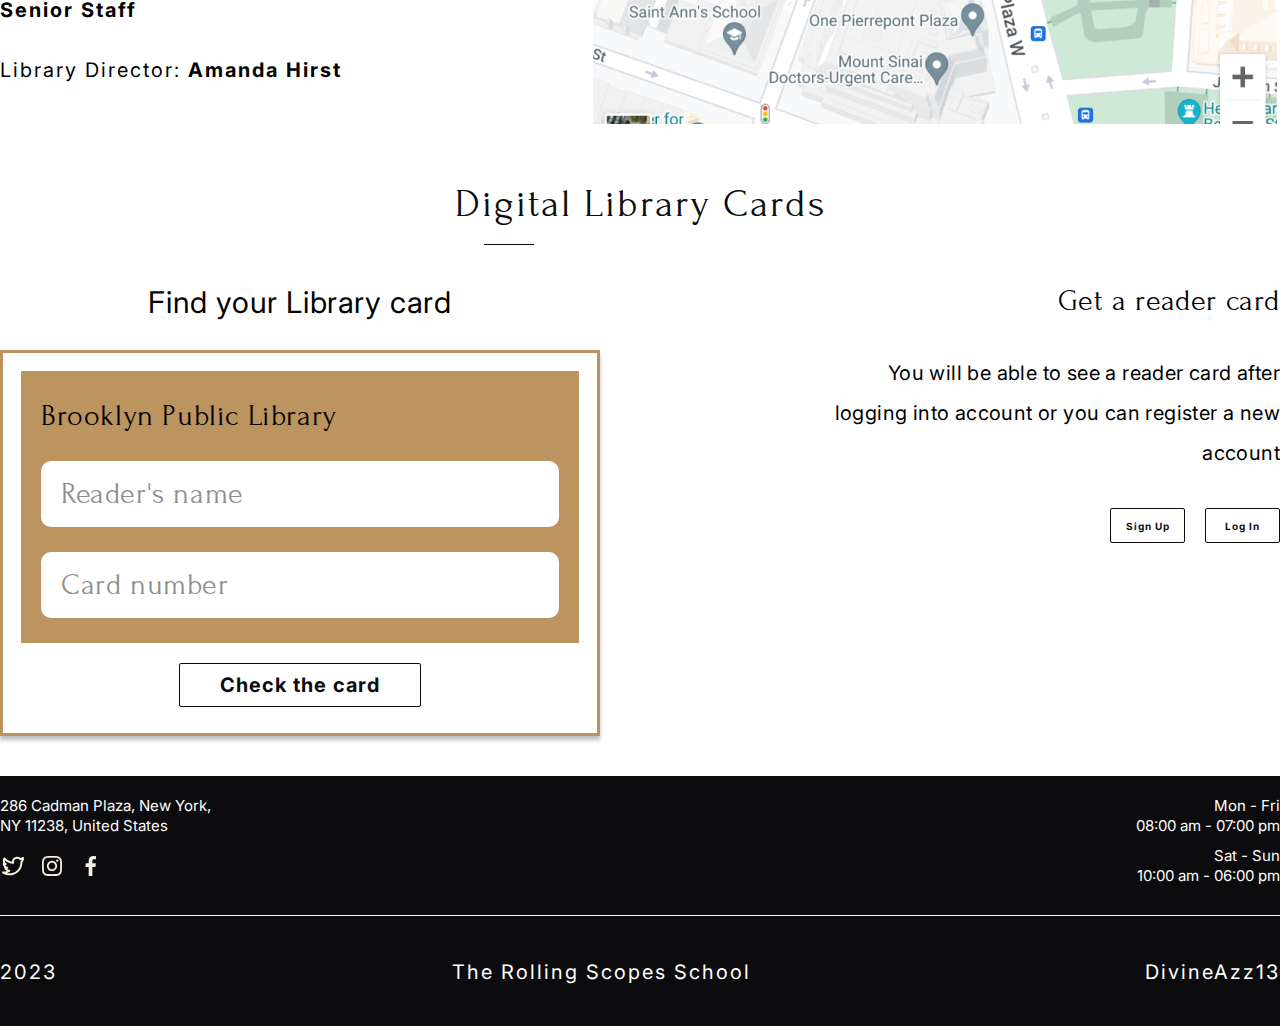
==== commit fca8e732: "feat: add footer" ====
--- a/library/index.html
+++ b/library/index.html
@@ -457,8 +457,51 @@
         </div>
       </div>
     </section>
-
   </main>
+  <footer class="footer">
+    <div class="wrapper footer__wrapper">
+      <div class="footer-top">
+        <div class="footer-top__left">
+          <a class="footer-top__left-text" href="https://goo.gl/maps/oowrGFg75U6zmtCU6">286 Cadman Plaza, New York, NY
+            11238, United States</a>
+          <ul class="footer-top__social-list">
+            <li class="footer-top__social-item">
+              <a href="https://www.twitter.com/elonmusk" class="footer-top__social-link">
+                <svg width="24" height="24">
+                  <use xlink:href="./assets/icons/twitter.svg#twitter"></use>
+                </svg>
+              </a>
+            </li>
+            <li class="footer-top__social-item">
+              <a href="https://instagram.com/logachyov_bog?igshid=MjEwN2IyYWYwYw==" class="footer-top__social-link">
+                <svg width="24" height="24">
+                  <use xlink:href="./assets/icons/instagram.svg#instagram"></use>
+                </svg>
+              </a>
+            </li>
+            <li class="footer-top__social-item">
+              <a href="https://www.facebook.com/logachyovbogdan?mibextid=LQQJ4d" class="footer-top__social-link">
+                <svg width="24" height="24">
+                  <use xlink:href="./assets/icons/facebook.svg#facebook"></use>
+                </svg>
+              </a>
+            </li>
+          </ul>
+        </div>
+        <div class="footer-top__right">
+          <p class="footer-top__rigth-schedule"><span class="footer-top__shedule-dates">Mon - Fri</span><br>
+            08:00 am - 07:00 pm</p>
+          <p class="footer-top__rigth-schedule"><span class="footer-top__shedule-dates">Sat - Sun</span><br>
+            10:00 am - 06:00 pm</p>
+        </div>
+      </div>
+      <div class="footer-bottom">
+        <span class="footer-bottom__year">2023</span>
+        <a href="https://rs.school/" class="footer-bottom__school">The Rolling Scopes School</a>
+        <a href="https://github.com/DivineAzz13" class="footer-bottom__username">DivineAzz13</a>
+      </div>
+    </div>
+  </footer>
   <script src="./scripts/index.js">
 
   </script>
--- a/library/styles/styles.css
+++ b/library/styles/styles.css
@@ -83,13 +83,14 @@
 .welcome {
   width: 100%;
   height: 600px;
+  padding-top: 220px;
   background-image: url("../assets/img/welcome.jpg");
   background-position: center;
   background-repeat: no-repeat;
   background-size: contain;
 }
 .title-wrapper {
-  margin-top: 220px;
+
   width: 100%;
   max-width: 600px;
   height: 220px;
@@ -113,10 +114,7 @@
 
 .about {
 }
-.wrapper {
-}
 .about__wrapper {
-
 }
 
 .section-title {
@@ -202,6 +200,7 @@
 
 .pagination__dot--active {
   background-color: #BB945F;
+  cursor:auto
 }
 
 /* FAVORITES */
@@ -798,3 +797,90 @@
   background: #BB945F;
   transition: .8s;
 }
+
+/* FOOTER */
+
+.footer {
+  background-color: #0C0C0E;
+  color: #FFF;
+  font-family: "Inter", sans-serif;
+  font-size: 15px;
+  font-style: normal;
+  font-weight: 400;
+  line-height: 20px;
+}
+
+.footer__wrapper {
+  padding-bottom: 44px;
+}
+
+.footer-top {
+  position: relative;
+  width: 100%;
+  display: flex;
+  justify-content: space-between;
+  margin-bottom: 76px;
+}
+
+.footer-top::after {
+  content: "";
+  position: absolute;
+  bottom: -30px;
+  width: 100%;
+  height: 1px;
+  background-color: #FFF;
+
+}
+
+.footer-top__left {
+  display: flex;
+  flex-direction: column;
+  gap: 10px;
+}
+.footer-top__left-text {
+  height: 40px;
+  max-width: 229px;
+}
+
+.footer-top__social-list {
+  padding-left: 1px;
+  height: 40px;
+  display: flex;
+  align-items: center;
+  gap: 15px;
+}
+.footer-top__social-item {
+
+}
+.footer-top__social-link {
+  display: flex;
+  align-items: center;
+  justify-content: center;
+}
+.footer-top__right {
+  display: flex;
+  flex-direction: column;
+  gap: 10px;
+  text-align: right;
+}
+.footer-top__rigth-schedule {
+  height: 40px;
+}
+
+.footer-bottom {
+  width: 100%;
+  display: flex;
+  justify-content: space-between;
+  font-size: 20px;
+  font-style: normal;
+  font-weight: 400;
+  line-height: 20px;
+  letter-spacing: 2px;
+
+}
+.footer-bottom__year {
+}
+.footer-bottom__school {
+}
+.footer-bottom__username {
+}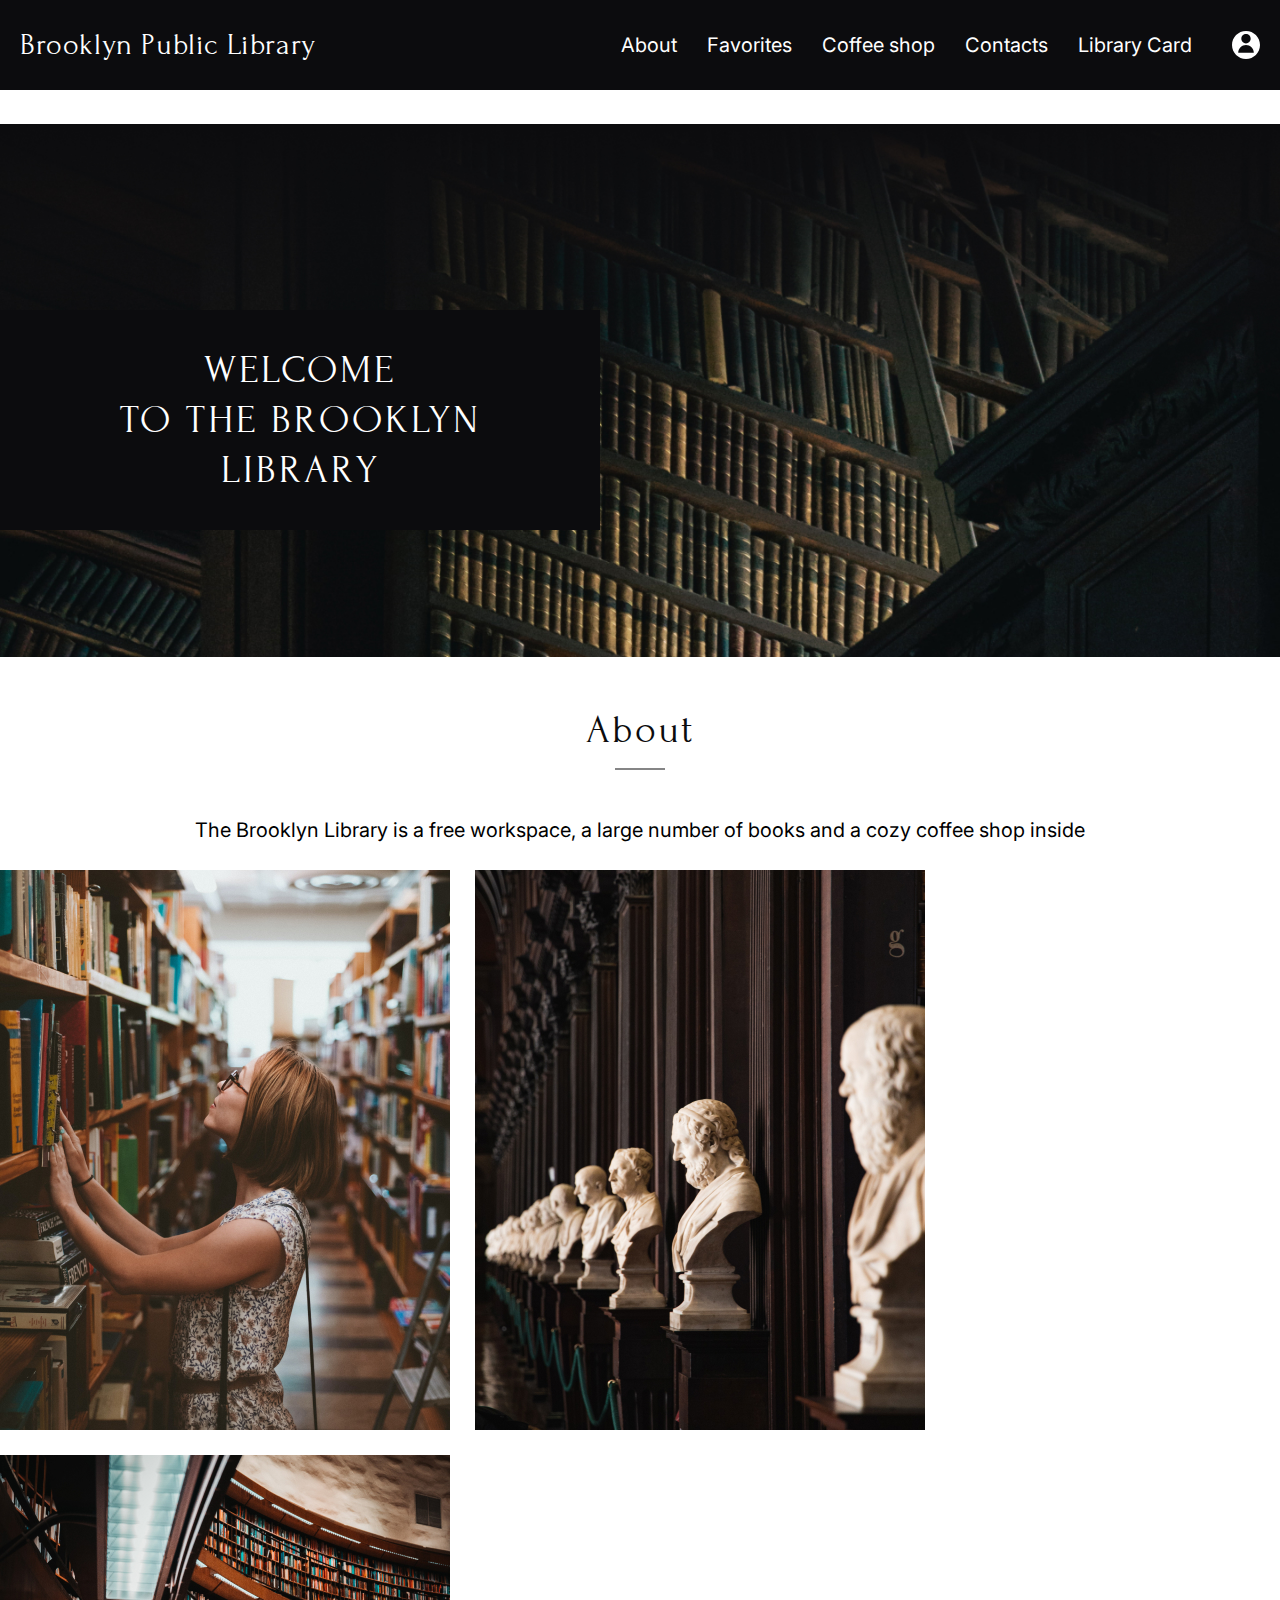
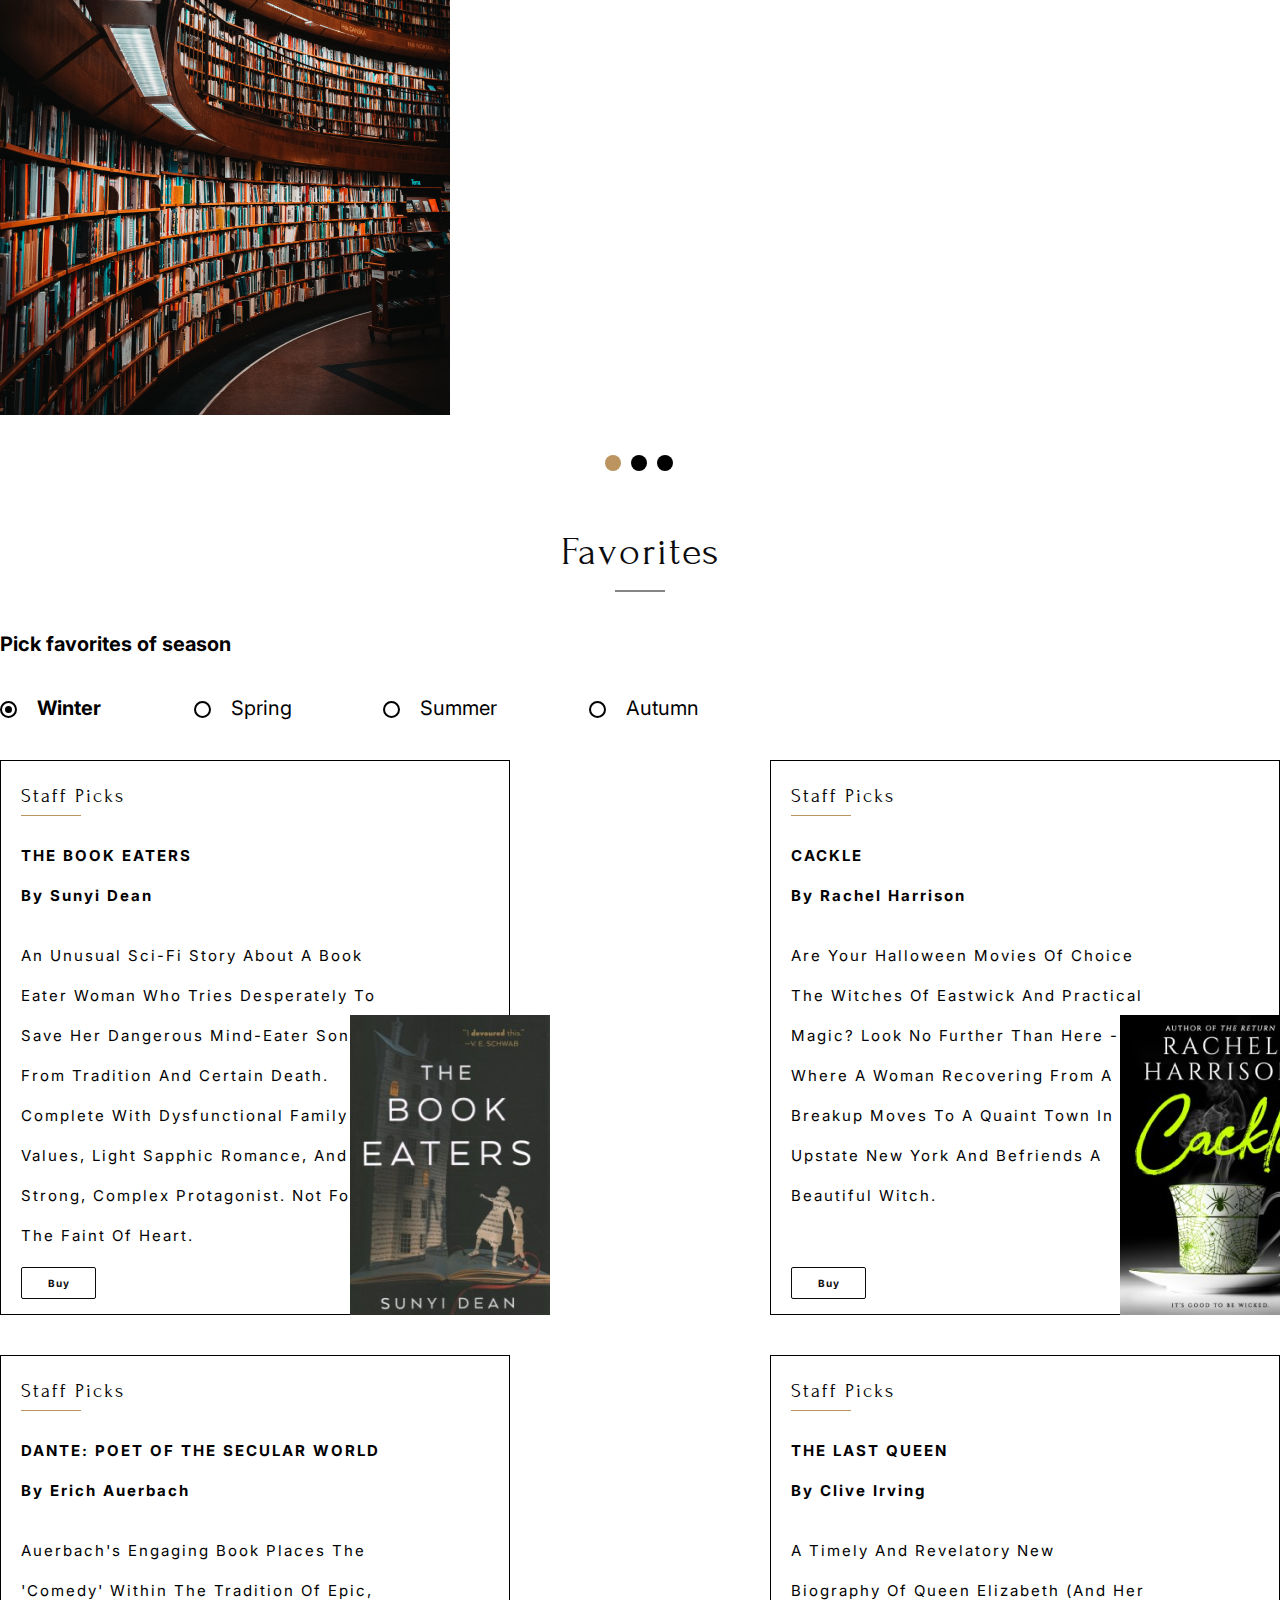
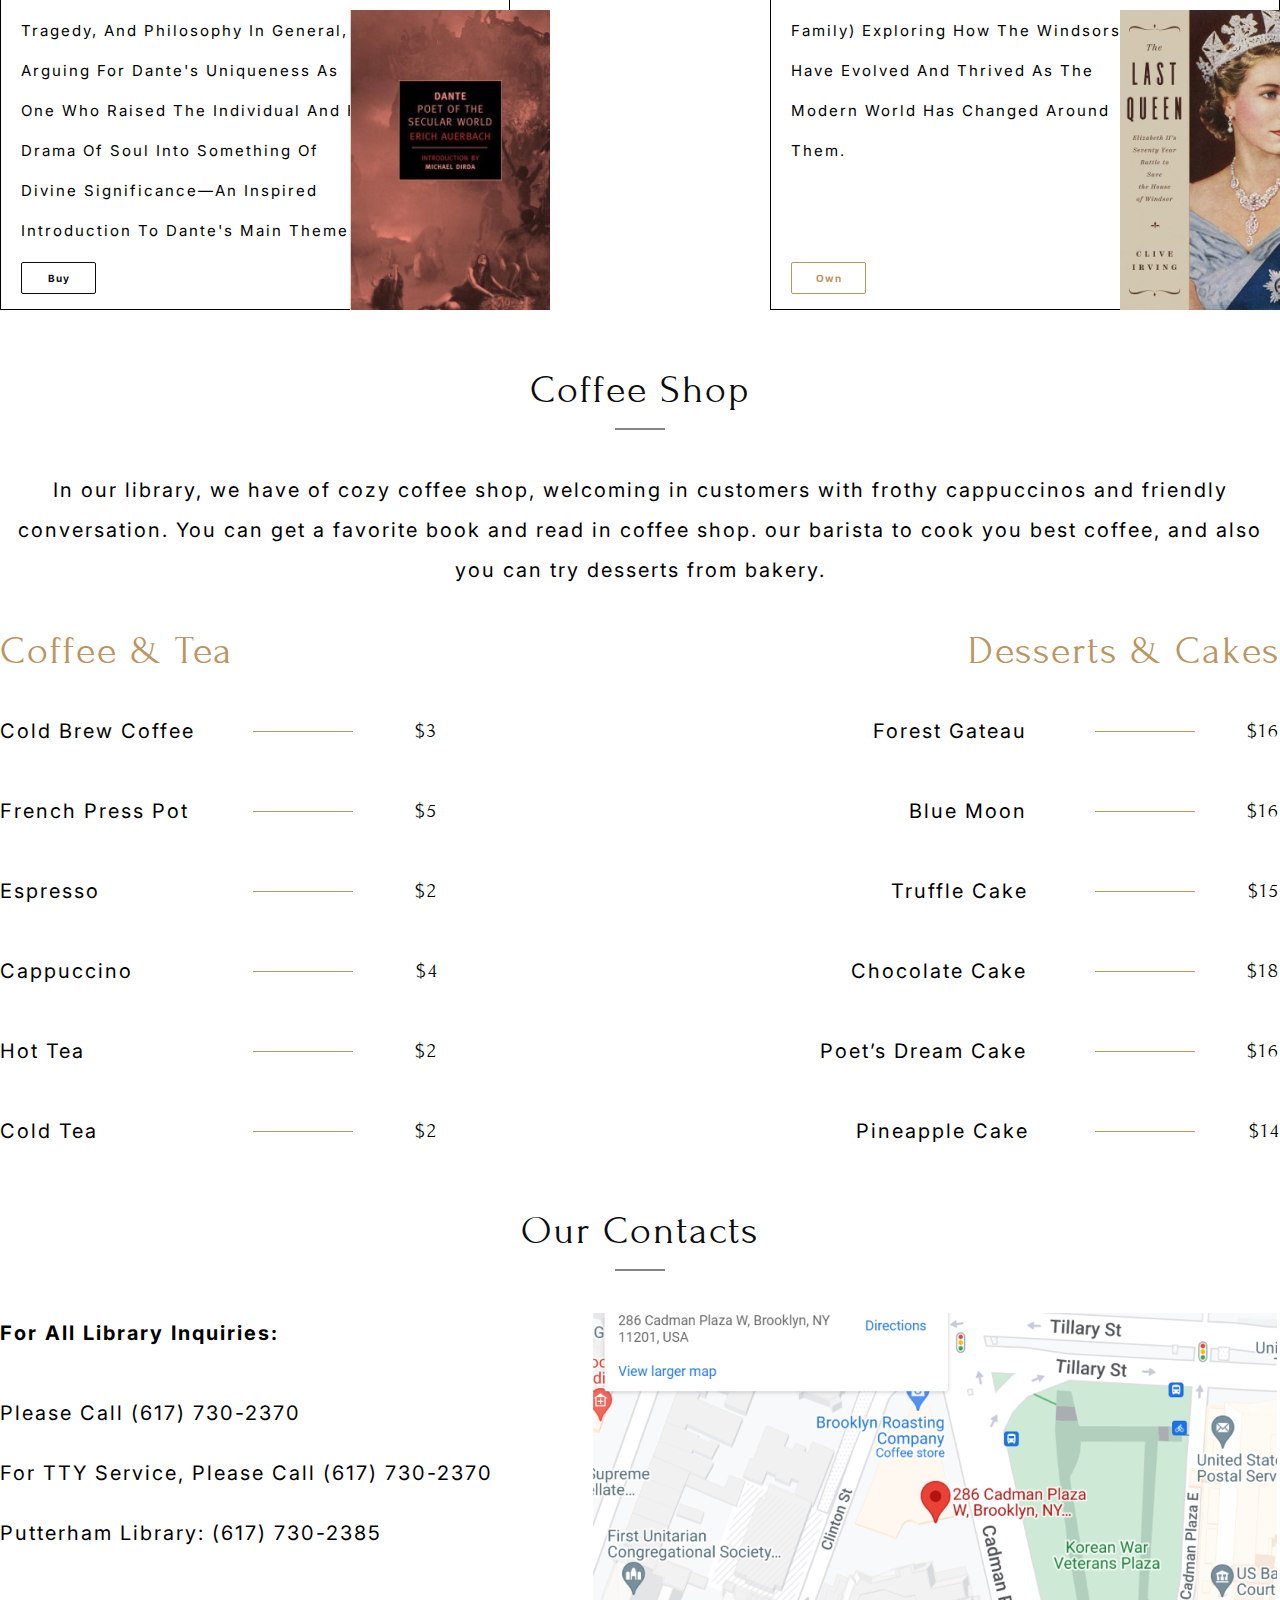
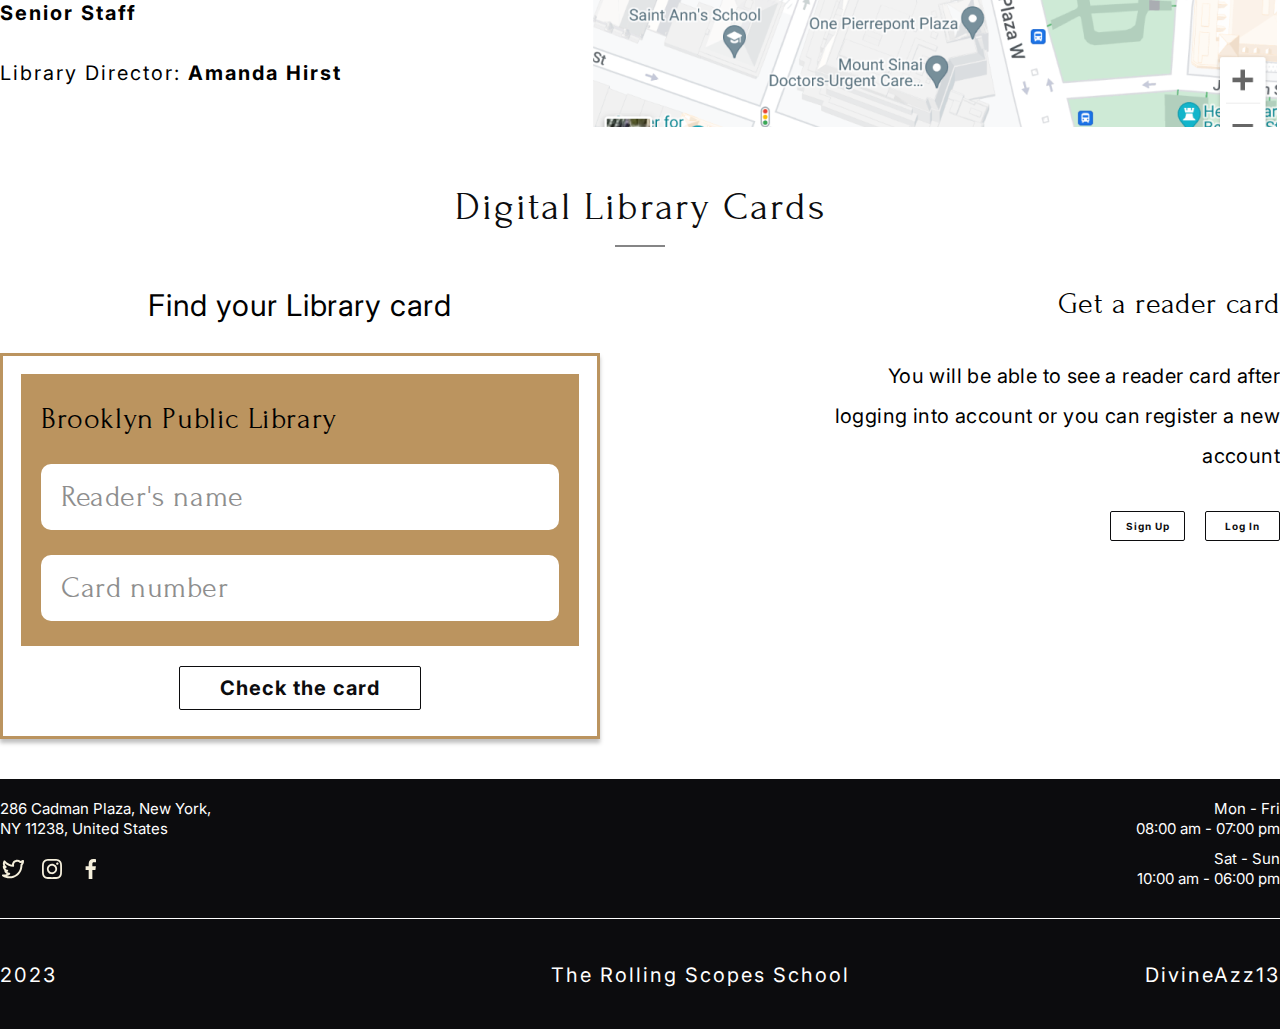
==== commit 60859862: "refactor: correct errors with ul titles" ====
--- a/library/index.html
+++ b/library/index.html
@@ -334,61 +334,66 @@
           frothy cappuccinos and friendly conversation. You can get a favorite book and read in coffee shop. our barista
           to cook you best coffee, and also you can try desserts from bakery.</p>
         <div class="coffee__container">
-          <ul class="coffee__prices-left">
+          <div class="coffee__holder-left">
             <h3 class="coffee__prices-title">Coffee & Tea</h3>
-            <li class="coffee__prices-item">
-              <span class="coffee__coffee-name">Cold Brew Coffee</span>
-              <span class="coffee__prices-price">$3</span>
-            </li>
-            <li class="coffee__prices-item">
-              <span class="coffee__coffee-name">French Press Pot</span>
-              <span class="coffee__prices-price">$5</span>
-            </li>
-            <li class="coffee__prices-item">
-              <span class="coffee__coffee-name">Espresso</span>
-              <span class="coffee__prices-price">$2</span>
-            </li>
-            <li class="coffee__prices-item">
-              <span class="coffee__coffee-name">Cappuccino</span>
-              <span class="coffee__prices-price">$4</span>
-            </li>
-            <li class="coffee__prices-item">
-              <span class="coffee__coffee-name">Hot tea</span>
-              <span class="coffee__prices-price">$2</span>
-            </li>
-            <li class="coffee__prices-item">
-              <span class="coffee__coffee-name">Cold tea</span>
-              <span class="coffee__prices-price">$2</span>
-            </li>
-          </ul>
-
-          <ul class="coffee__prices-right">
+            <ul class="coffee__prices-left">
+              <li class="coffee__prices-item">
+                <span class="coffee__coffee-name">Cold Brew Coffee</span>
+                <span class="coffee__prices-price">$3</span>
+              </li>
+              <li class="coffee__prices-item">
+                <span class="coffee__coffee-name">French Press Pot</span>
+                <span class="coffee__prices-price">$5</span>
+              </li>
+              <li class="coffee__prices-item">
+                <span class="coffee__coffee-name">Espresso</span>
+                <span class="coffee__prices-price">$2</span>
+              </li>
+              <li class="coffee__prices-item">
+                <span class="coffee__coffee-name">Cappuccino</span>
+                <span class="coffee__prices-price">$4</span>
+              </li>
+              <li class="coffee__prices-item">
+                <span class="coffee__coffee-name">Hot tea</span>
+                <span class="coffee__prices-price">$2</span>
+              </li>
+              <li class="coffee__prices-item">
+                <span class="coffee__coffee-name">Cold tea</span>
+                <span class="coffee__prices-price">$2</span>
+              </li>
+            </ul>
+          </div>
+
+          <div class="coffee__holder-right">
             <h3 class="coffee__prices-title">Desserts & Cakes</h3>
-            <li class="coffee__prices-item coffee__prices-item--right">
-              <span class="coffee__desert-name">Forest Gateau</span>
-              <span class="coffee__prices-price">$16</span>
-            </li>
-            <li class="coffee__prices-item coffee__prices-item--right">
-              <span class="coffee__desert-name">Blue Moon</span>
-              <span class="coffee__prices-price">$16</span>
-            </li>
-            <li class="coffee__prices-item coffee__prices-item--right">
-              <span class="coffee__desert-name">Truffle Cake</span>
-              <span class="coffee__prices-price">$15</span>
-            </li>
-            <li class="coffee__prices-item coffee__prices-item--right">
-              <span class="coffee__desert-name">Chocolate Cake</span>
-              <span class="coffee__prices-price">$18</span>
-            </li>
-            <li class="coffee__prices-item coffee__prices-item--right">
-              <span class="coffee__desert-name">Poet’s Dream Cake</span>
-              <span class="coffee__prices-price">$16</span>
-            </li>
-            <li class="coffee__prices-item coffee__prices-item--right">
-              <span class="coffee__desert-name">Pineapple Cake</span>
-              <span class="coffee__prices-price">$14</span>
-            </li>
-          </ul>
+            <ul class="coffee__prices-right">
+              <li class="coffee__prices-item coffee__prices-item--right">
+                <span class="coffee__desert-name">Forest Gateau</span>
+                <span class="coffee__prices-price">$16</span>
+              </li>
+              <li class="coffee__prices-item coffee__prices-item--right">
+                <span class="coffee__desert-name">Blue Moon</span>
+                <span class="coffee__prices-price">$16</span>
+              </li>
+              <li class="coffee__prices-item coffee__prices-item--right">
+                <span class="coffee__desert-name">Truffle Cake</span>
+                <span class="coffee__prices-price">$15</span>
+              </li>
+              <li class="coffee__prices-item coffee__prices-item--right">
+                <span class="coffee__desert-name">Chocolate Cake</span>
+                <span class="coffee__prices-price">$18</span>
+              </li>
+              <li class="coffee__prices-item coffee__prices-item--right">
+                <span class="coffee__desert-name">Poet’s Dream Cake</span>
+                <span class="coffee__prices-price">$16</span>
+              </li>
+              <li class="coffee__prices-item coffee__prices-item--right">
+                <span class="coffee__desert-name">Pineapple Cake</span>
+                <span class="coffee__prices-price">$14</span>
+              </li>
+            </ul>
+
+          </div>
         </div>
       </div>
     </section>
@@ -398,8 +403,8 @@
         <h2 class="section-title contacts__title">Our Contacts</h2>
         <div class="contacts-holder">
           <div class="contacts__phones-mails">
+            <span class="contacts__list-title contacts__library-title">For all Library inquiries:</span>
             <ul class="contacts__phones-list">
-              <span class="contacts__list-title contacts__library-title">For all Library inquiries:</span>
               <li class="contacts__phone-item">
                 <span class="contacts__phone-name">Please call </span><a href="tel:+16177302370"
                   class="contacts__tel">(617) 730-2370</a>
@@ -413,9 +418,10 @@
                   class="contacts__tel">(617) 730-2385</a>
               </li>
             </ul>
-
+            
+            <span class="contacts__list-title">Senior Staff</span>
             <ul class="contacts__mails-list">
-              <span class="contacts__list-title">Senior Staff</span>
+
               <li class="contacts__mails-item">
                 <span class="contacts__mails-name">Library Director: </span><a href="mailto:divineazz13@gmail.com"
                   class="contacts__mail">Amanda Hirst</a>
--- a/library/styles/styles.css
+++ b/library/styles/styles.css
@@ -49,9 +49,11 @@
   line-height: 50px;
   letter-spacing: 0.6px;
 }
+
 .header__nav {
   margin-left: auto;
 }
+
 .header__list {
   font-family: "Inter", sans-serif;
   font-size: 20px;
@@ -61,11 +63,11 @@
   display: flex;
   gap: 30px;
 }
-.header__item {
-}
+
 .header__link {
   display: block;
 }
+
 .header__profile {
   display: flex;
   justify-content: center;
@@ -84,6 +86,7 @@
   width: 100%;
   height: 600px;
   padding-top: 220px;
+  padding-bottom: 100px;
   background-image: url("../assets/img/welcome.jpg");
   background-position: center;
   background-repeat: no-repeat;
@@ -111,11 +114,6 @@
 }
 
 /* ABOUT */
-
-.about {
-}
-.about__wrapper {
-}
 
 .section-title {
   position: relative;
@@ -135,8 +133,9 @@
   width: 50px;
   height: 1px;
   background-color: #0C0C0E;
-  bottom: -1px;
-  left: 29px;
+  bottom: 0;
+  left: 50%;
+  transform: translate(-50%, -50%);
 
 }
 
@@ -162,19 +161,23 @@
   gap: 25px;
   margin-bottom: 35px;
 }
+
 .carousel__img-holder {
   max-width: 450px;
   max-height: 560px;
 }
+
 .carousel-img {
   width: 100%;
   height: 100%;
 }
 
 .pagination {
-  width: 80px;
+  width: 100%;
+  max-width: 80px;
   height: 26px;
   display: flex;
+  flex-wrap: wrap;
 }
 
 .pagination__item {
@@ -205,14 +208,9 @@
 
 /* FAVORITES */
 
-.favorites {
-}
 
 .favorites__wrapper {
   padding-top: 16px;
-}
-
-.about__title {
 }
 
 .favorites__text {
@@ -243,9 +241,6 @@
   margin-bottom: 30px;
 }
 
-.input-item {
-}
-
 .input-item--winter {
   width: 100%;
   max-width: 104px;
@@ -435,12 +430,6 @@
 
 /* COFFEE-SHOP */
 
-.coffee {
-}
-
-.coffee__wrapper {
-}
-
 .coffee__title {
   margin-bottom: 40px;
 }
@@ -454,7 +443,7 @@
   font-weight: 400;
   line-height: 40px;
   letter-spacing: 2px;
-  margin-bottom: 40px;
+  margin-bottom: 41px;
 
 }
 .coffee__container {
@@ -462,9 +451,19 @@
   width: 100%;
   justify-content: space-between;
 }
-.coffee__prices-list {
-  
-}
+
+.coffee__holder-left {
+  width: 100%;
+  max-width: 438px;
+}
+
+.coffee__holder-right {
+  width: 100%;
+  text-align: right;
+  width: 100%;
+  max-width: 482px;
+}
+
 .coffee__prices-title {
   color: #BB945F;
   font-family: "Forum", serif;
@@ -474,6 +473,7 @@
   line-height: 40px;
   letter-spacing: 2px;
   text-transform: capitalize;
+  margin-bottom: 40px;
 }
 
 .coffee__prices-item {
@@ -493,10 +493,6 @@
 .coffee__prices-item--right {
   justify-content: flex-end;
   gap: 220px;
-}
-
-.coffee__coffee-name {
-  
 }
 
 .coffee__prices-price {
@@ -523,16 +519,13 @@
 
 .coffee__prices-left {
   width: 100%;
-  max-width: 438px;
   display: flex;
   flex-direction: column;
   gap: 40px;
 }
 
 .coffee__prices-right {
-  text-align: right;
-  width: 100%;
-  max-width: 482px;
+  width: 100%;
   display: flex;
   flex-direction: column;
   gap: 40px;
@@ -540,15 +533,8 @@
 
 /* CONTACTS */
 
-.contacts {
-}
-
 .contacts__wrapper {
-  padding: 20px 0 40px;
-  gap: 40px;
-}
-
-.contacts__title {
+  gap: 42px;
 }
 
 .contacts-holder {
@@ -560,7 +546,6 @@
 .contacts__phones-mails {
   display: flex;
   flex-direction: column;
-  gap: 40px;
 }
 
 .contacts__list-title {
@@ -572,17 +557,20 @@
   line-height: 40px;
   letter-spacing: 2px;
   text-transform: capitalize;
+  margin-bottom: 20px;
 }
 
 .contacts__library-title {
-  margin-bottom: 20px;
+  margin-bottom: 40px;
 }
 
 .contacts__phones-list {
   display: flex;
   flex-direction: column;
   gap: 20px;
-}
+  margin-bottom: 40px;
+}
+
 .contacts__phone-item {
   color: #000;
   font-family: "Inter",sans-serif;
@@ -627,14 +615,8 @@
 
 /* LIBRARY CARDS */
 
-.cards {
-}
-
 .cards__wrapper {
   gap: 40px;
-}
-
-.cards__title {
 }
 
 .cards-container {
@@ -767,7 +749,6 @@
 
 .btns-wrapper {
   width: 100%;
-  height: 35px;
   max-width: 170px;
   display: flex;
   gap: 20px;
@@ -776,7 +757,7 @@
 .get-btn {
   width: 100%;
   max-width: 75px;
-  padding: 10px;
+  padding: 8px 5px;
   background-color: inherit;
   text-align: center;
   border-radius: 2px;
@@ -849,9 +830,7 @@
   align-items: center;
   gap: 15px;
 }
-.footer-top__social-item {
-
-}
+
 .footer-top__social-link {
   display: flex;
   align-items: center;
@@ -863,6 +842,7 @@
   gap: 10px;
   text-align: right;
 }
+
 .footer-top__rigth-schedule {
   height: 40px;
 }
@@ -870,17 +850,17 @@
 .footer-bottom {
   width: 100%;
   display: flex;
-  justify-content: space-between;
   font-size: 20px;
   font-style: normal;
   font-weight: 400;
   line-height: 20px;
   letter-spacing: 2px;
-
-}
+}
+
 .footer-bottom__year {
-}
-.footer-bottom__school {
-}
+  margin-right: 494px;
+}
+
 .footer-bottom__username {
+  margin-left: auto;
 }